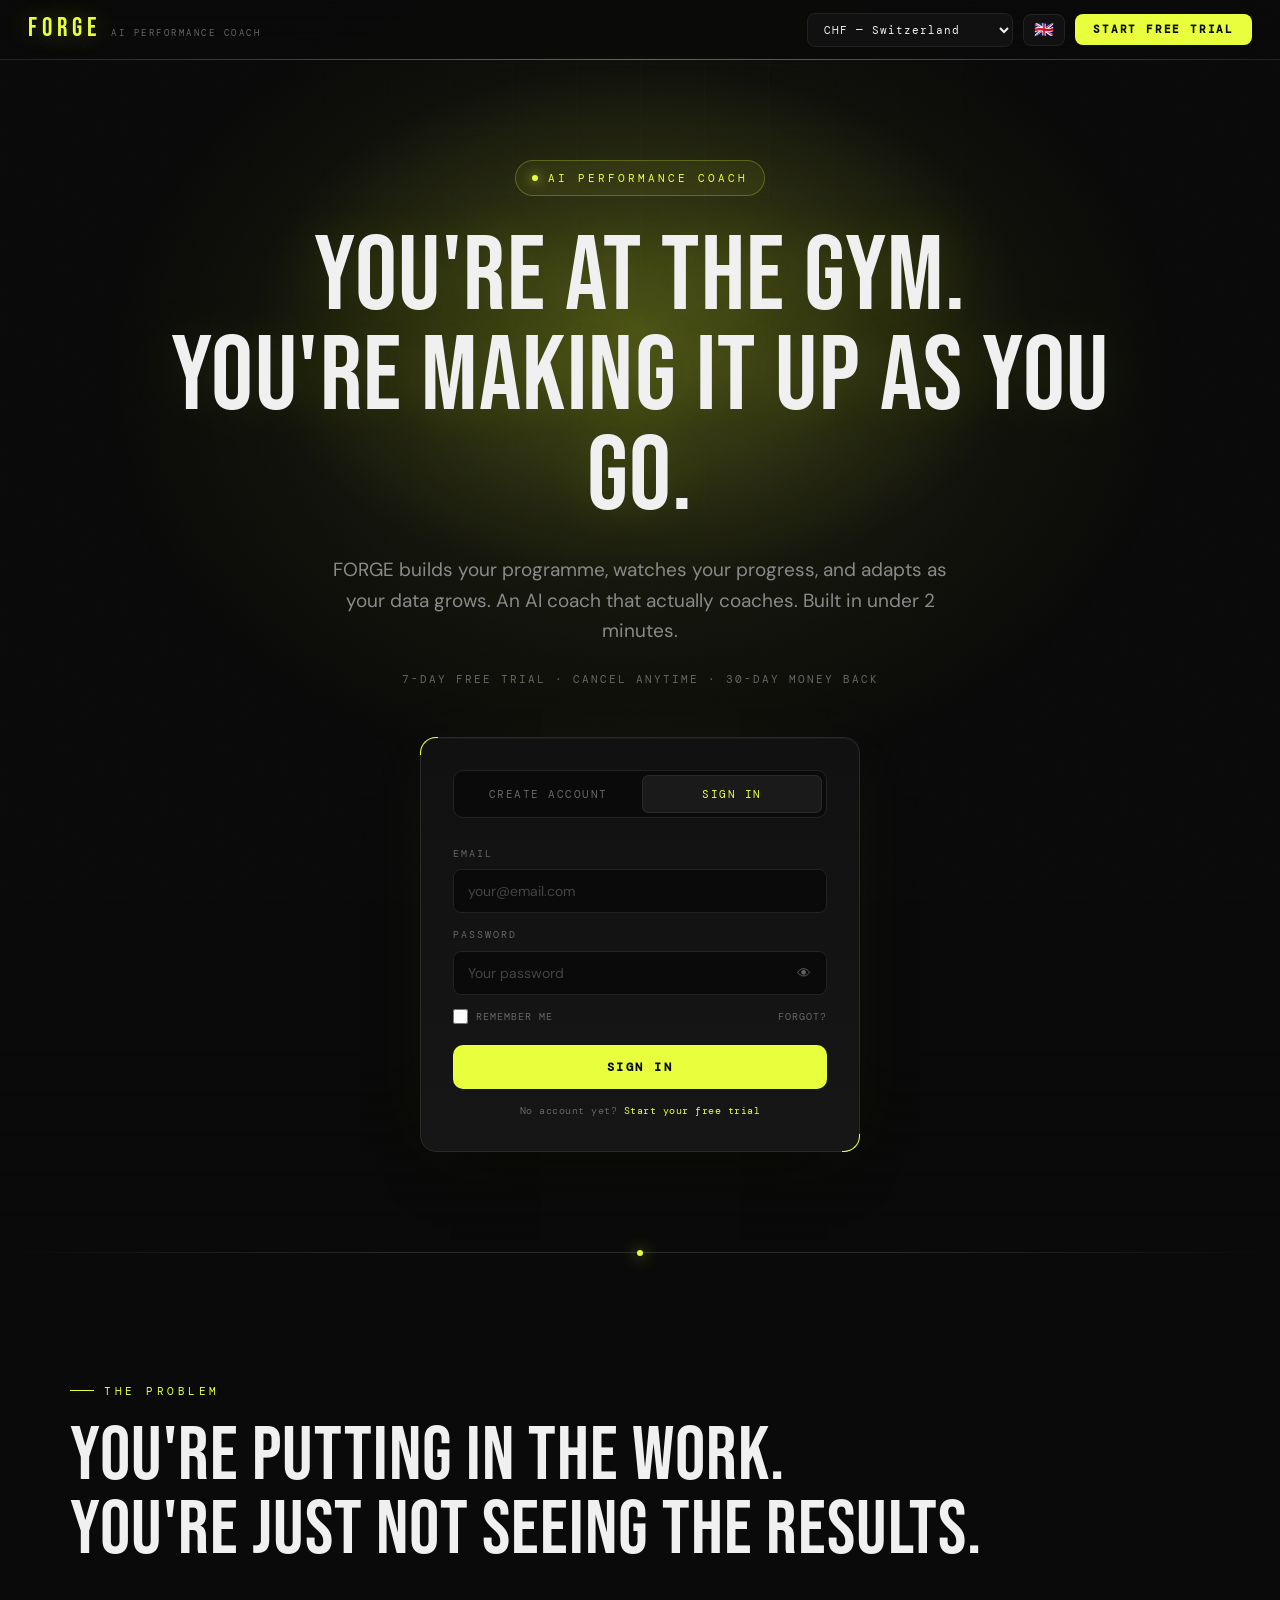
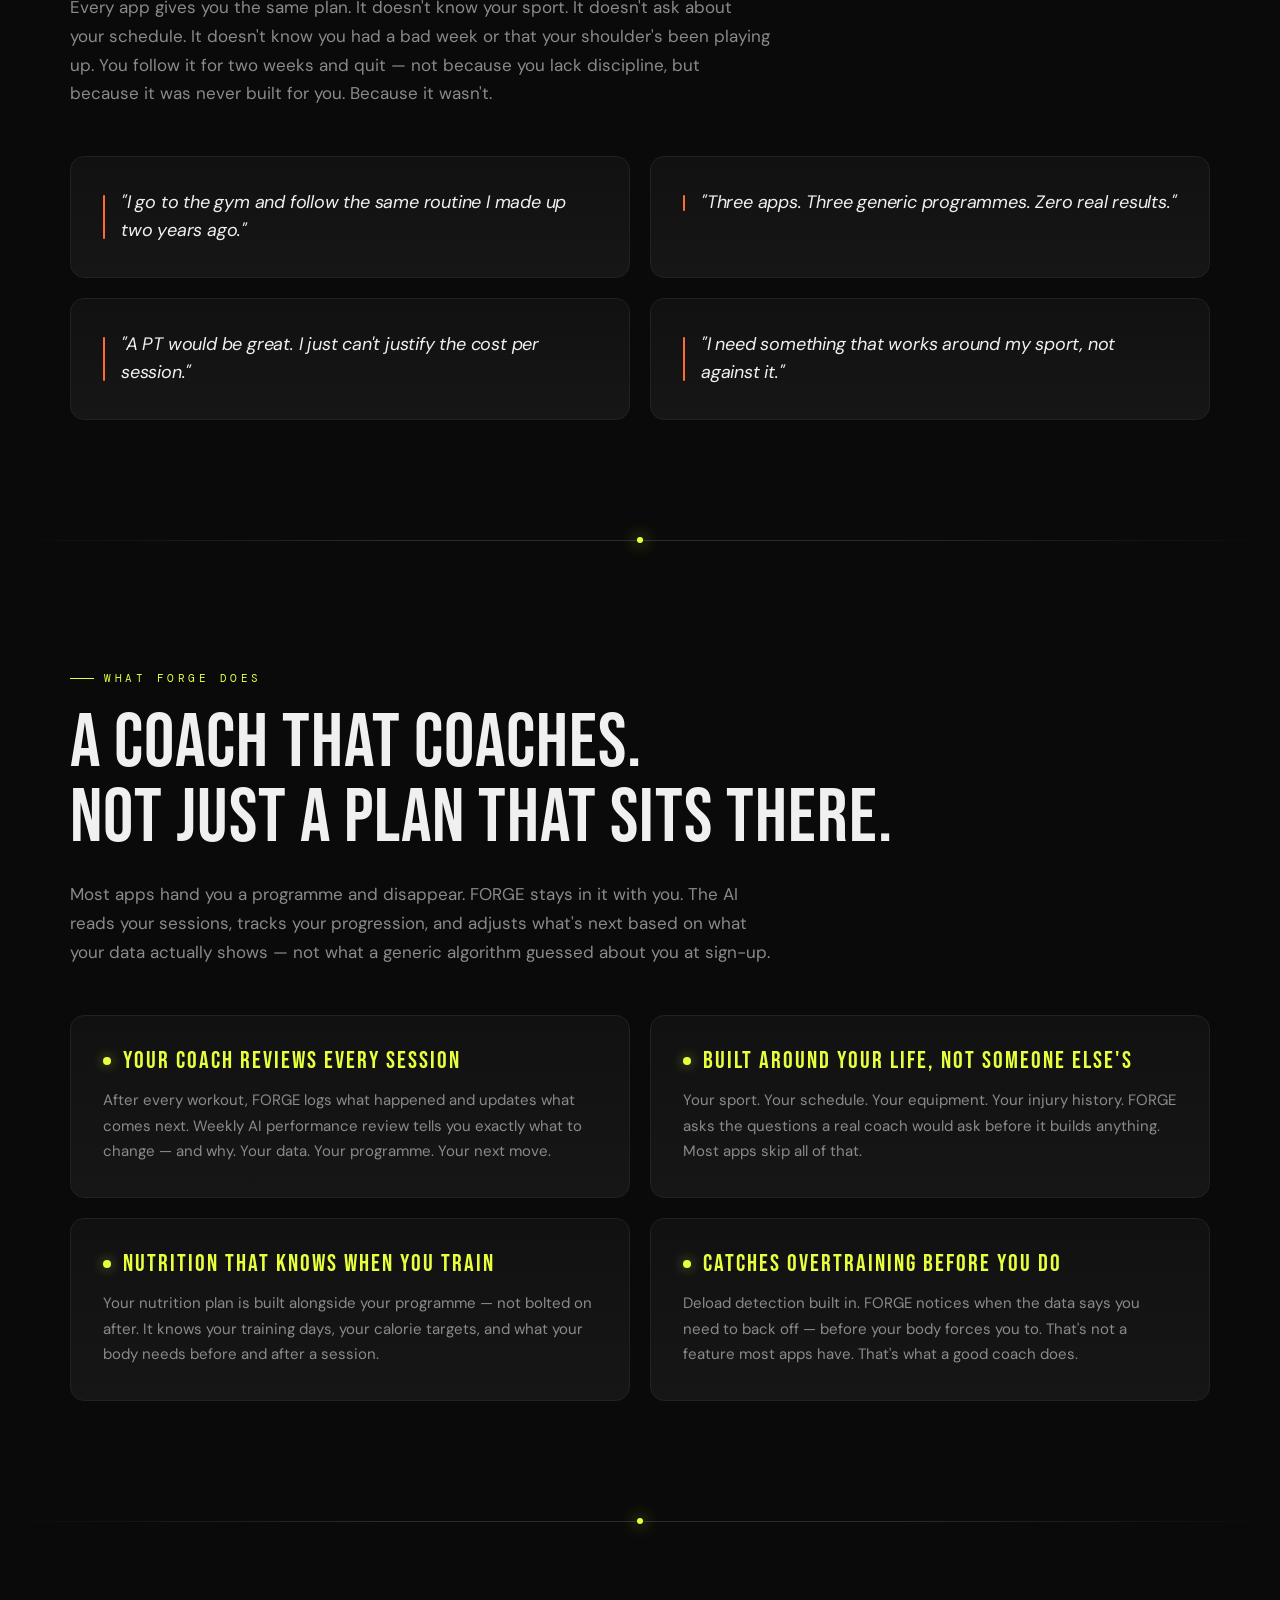
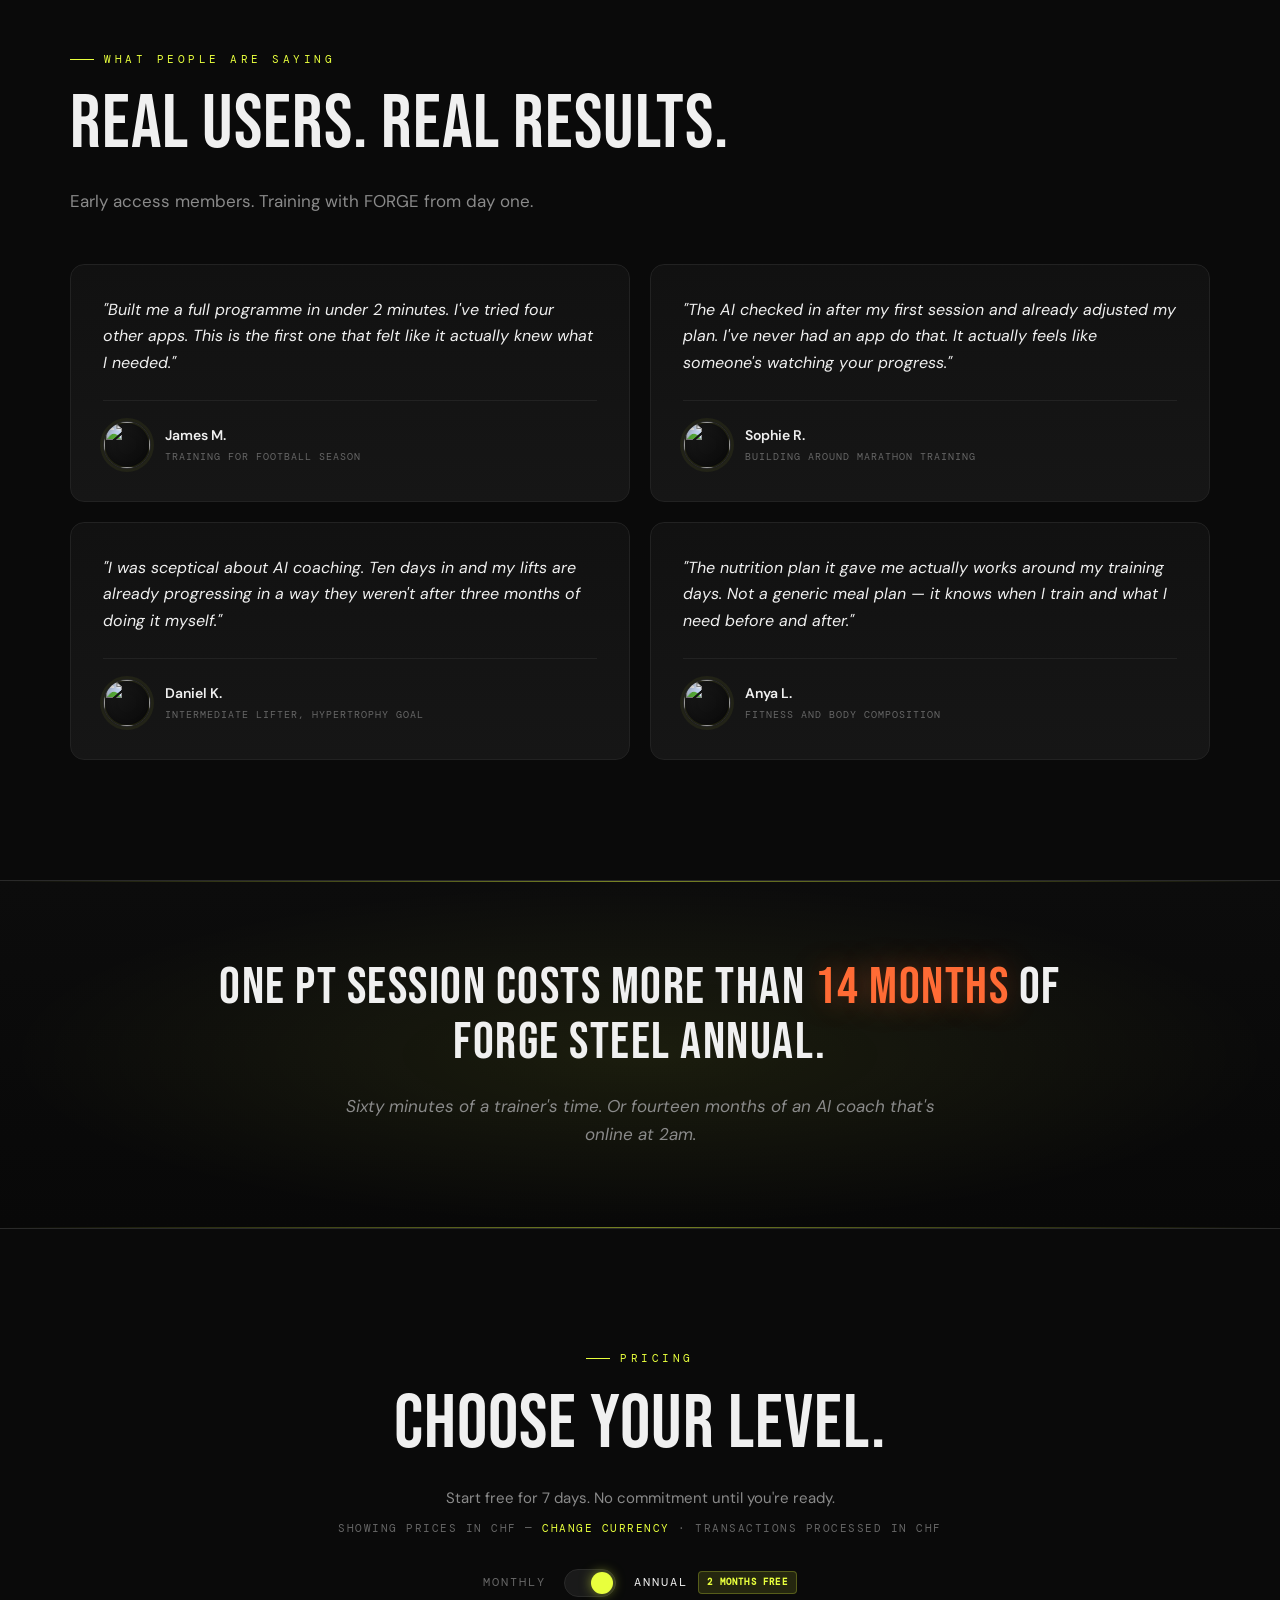
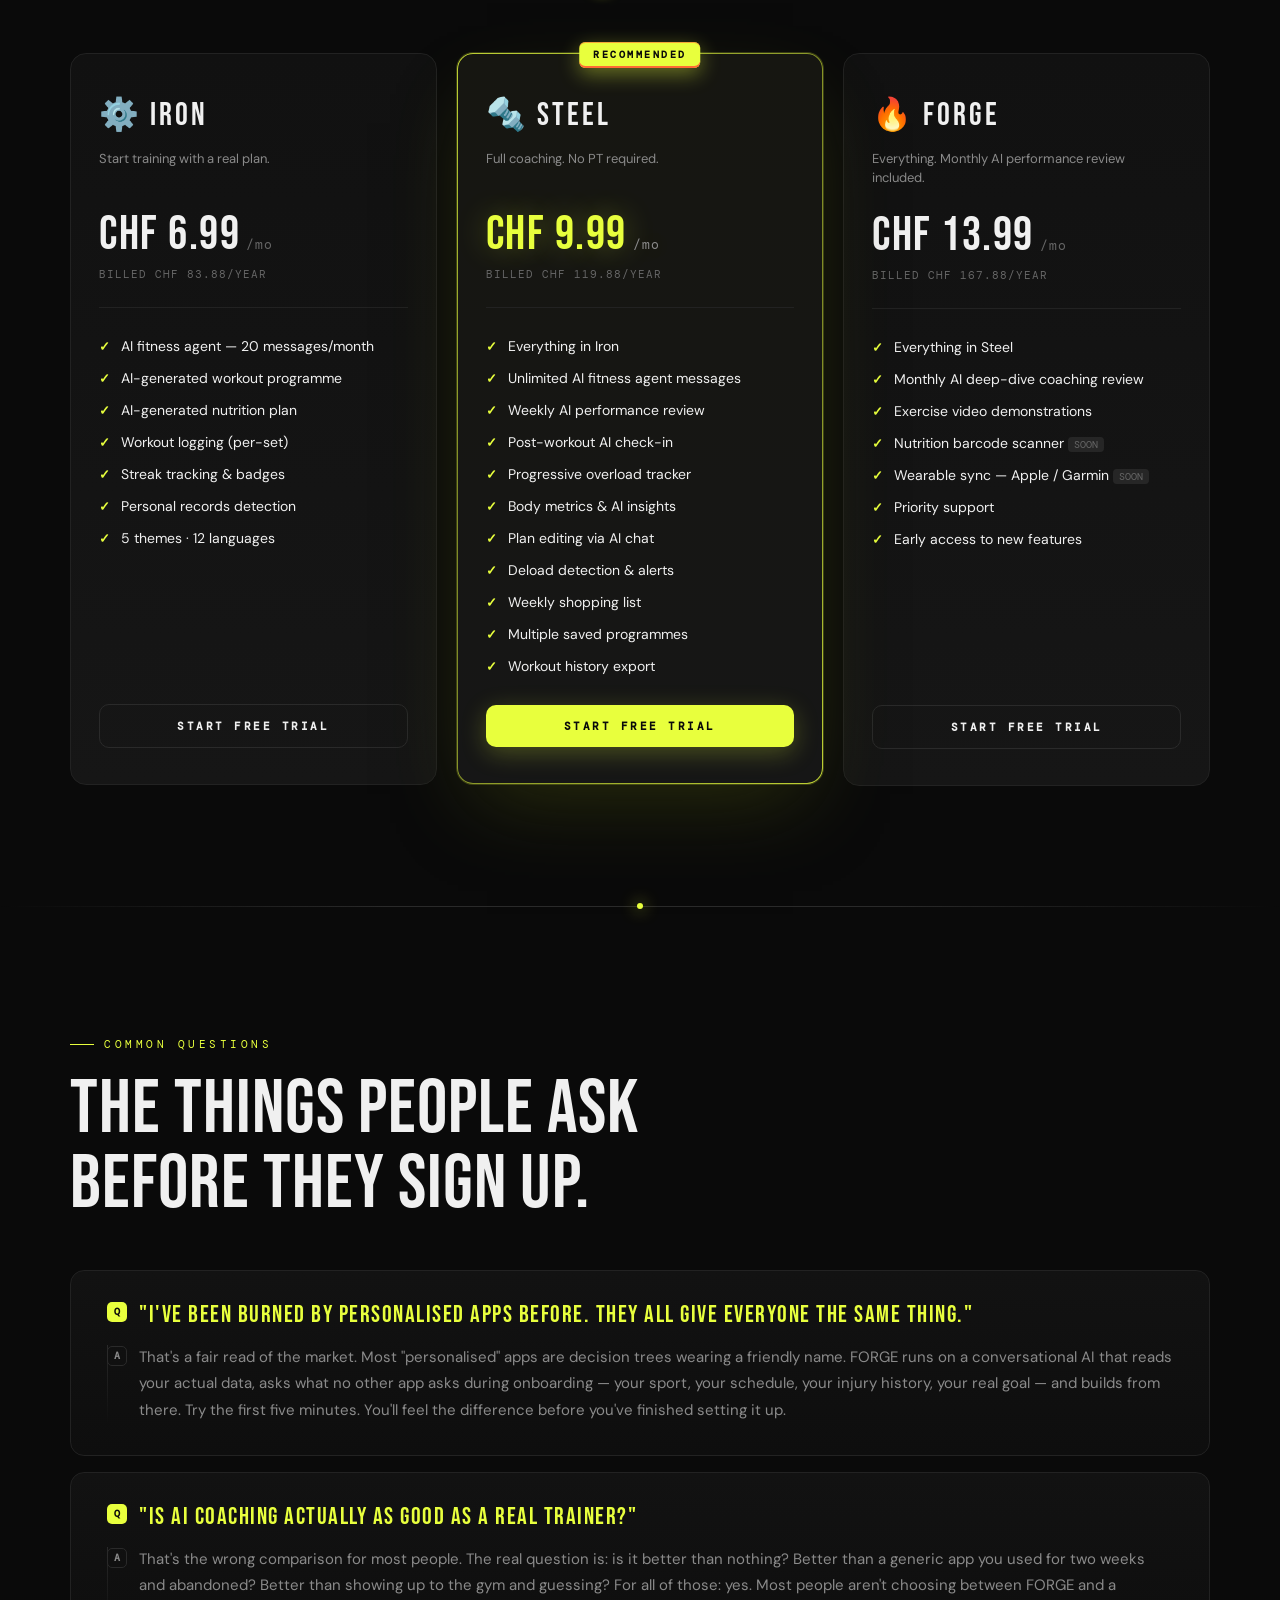
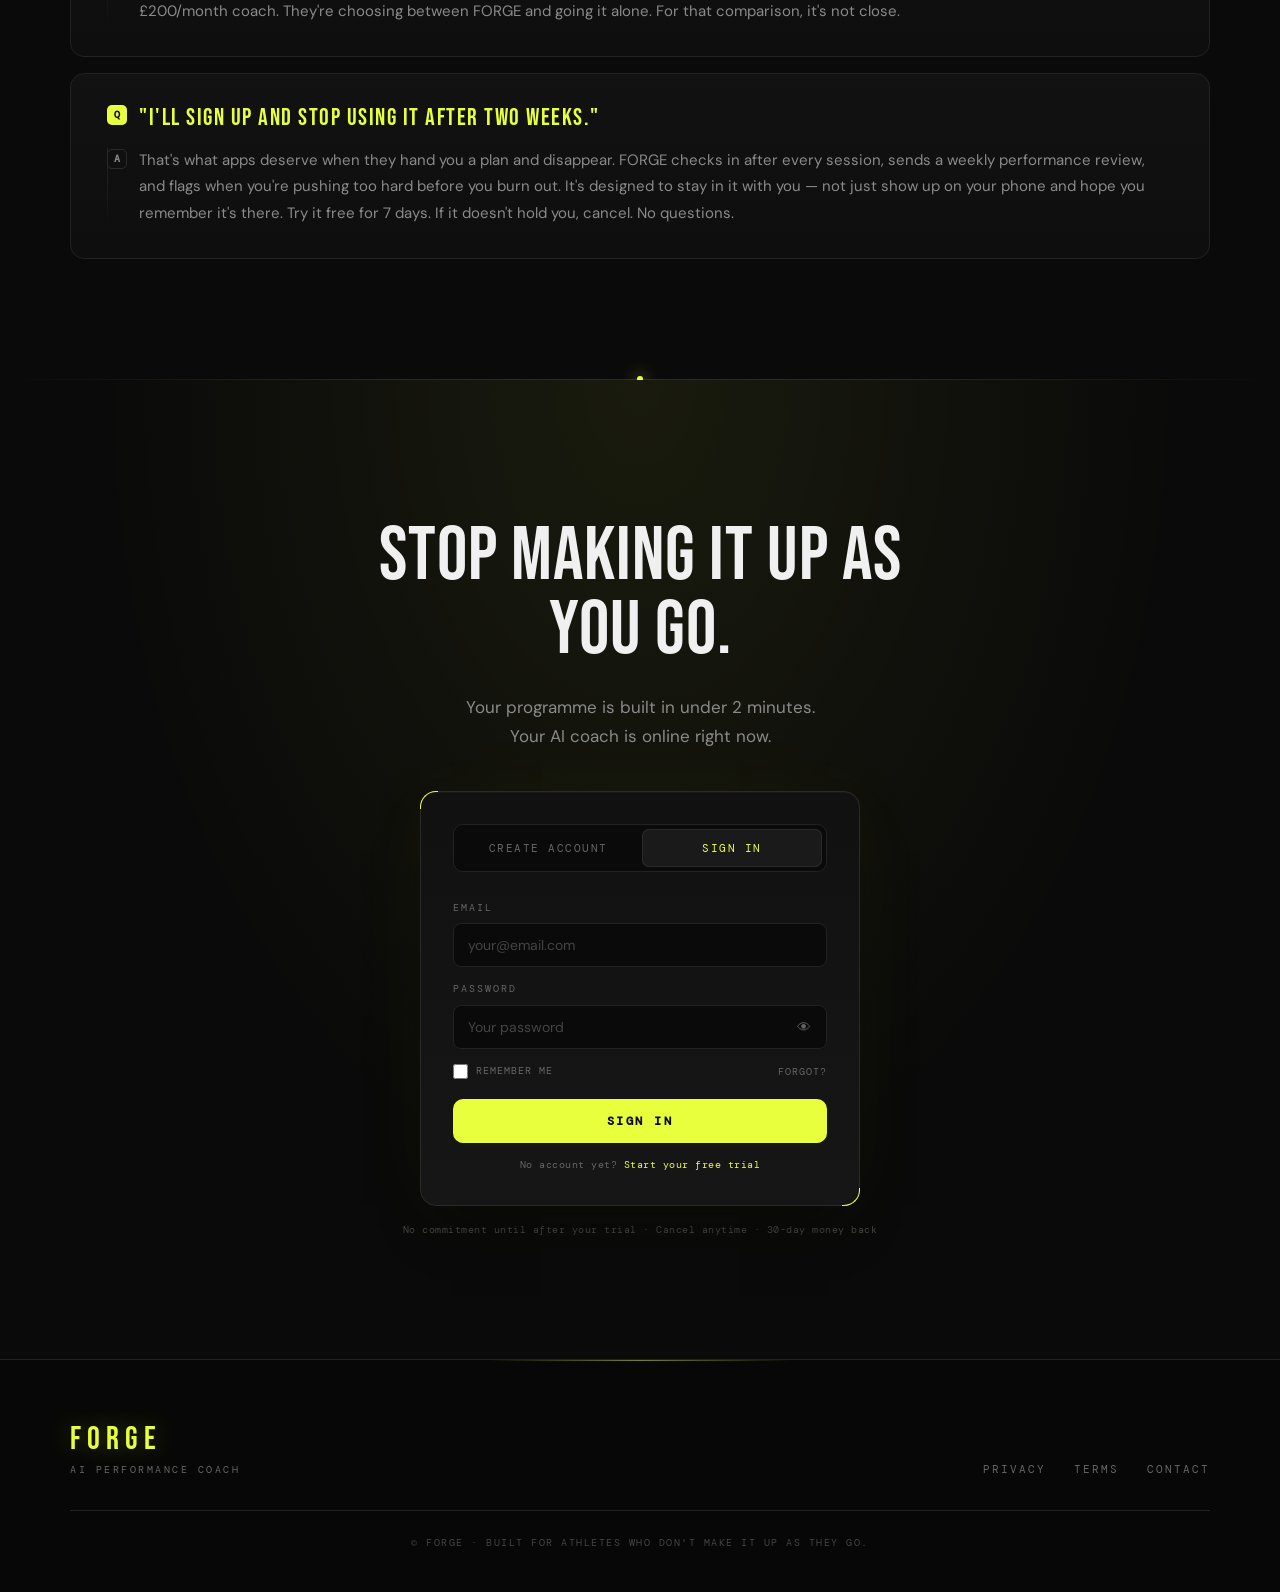
==== index.html @ aebf5274 "Add files via upload" ====
<!DOCTYPE html>
<html lang="en">
<head>
<meta charset="UTF-8">
<meta name="viewport" content="width=device-width, initial-scale=1.0">
<title>FORGE — AI Performance Coach</title>
<meta name="description" content="Personalised training, full nutrition, and a fitness AI that learns your data and coaches you like it knows you. Free 7-day trial.">
<link href="https://fonts.googleapis.com/css2?family=Bebas+Neue&family=DM+Mono:wght@300;400;500&family=DM+Sans:wght@300;400;500;600;700&display=swap" rel="stylesheet">
<style>
*,*::before,*::after{box-sizing:border-box;margin:0;padding:0}
:root{
  --bg:#0a0a0a;--surface:#111111;--surface2:#1a1a1a;--surface3:#161616;--border:#222222;--border2:#2a2a2a;
  --accent:#e8ff3d;--accent-dim:#b8cc2e;--accent2:#ff6b35;--text:#f0f0f0;--muted:#666666;--muted2:#8a8a8a;
  --red:#ff4444;--green:#39d98a;--accent-pressed:#d4eb1e;
  --shadow-glow:0 0 60px rgba(232,255,61,0.18);
  --shadow-card:0 1px 0 rgba(255,255,255,0.04) inset, 0 30px 60px -30px rgba(0,0,0,0.6);
  --grid-color:rgba(255,255,255,0.025);
}
html{scroll-behavior:smooth;-webkit-font-smoothing:antialiased;-moz-osx-font-smoothing:grayscale;overflow-x:hidden}
body{background:var(--bg);color:var(--text);font-family:'DM Sans',sans-serif;font-size:16px;line-height:1.65;overflow-x:hidden;min-height:100vh;width:100%;max-width:100vw}
img,svg,video{max-width:100%}

/* Subtle global noise + grid */
body::before{
  content:"";position:fixed;inset:0;pointer-events:none;z-index:1;
  background-image:
    linear-gradient(var(--grid-color) 1px,transparent 1px),
    linear-gradient(90deg,var(--grid-color) 1px,transparent 1px);
  background-size:64px 64px;
  mask-image:radial-gradient(ellipse at top, rgba(0,0,0,0.6), transparent 70%);
  -webkit-mask-image:radial-gradient(ellipse at top, rgba(0,0,0,0.6), transparent 70%);
}
body::after{
  content:"";position:fixed;inset:0;pointer-events:none;z-index:1;opacity:0.035;mix-blend-mode:overlay;
  background-image:url("data:image/svg+xml;utf8,<svg xmlns='http://www.w3.org/2000/svg' width='160' height='160'><filter id='n'><feTurbulence type='fractalNoise' baseFrequency='0.9' numOctaves='2' stitchTiles='stitch'/></filter><rect width='100%' height='100%' filter='url(%23n)' opacity='0.7'/></svg>");
}
nav,section,footer,.pt-bar,.section-divider{position:relative;z-index:2}

/* ── NAV ── */
.nav{position:fixed;top:0;left:0;right:0;z-index:1000;background:rgba(10,10,10,0.72);backdrop-filter:blur(18px) saturate(140%);-webkit-backdrop-filter:blur(18px) saturate(140%);border-bottom:1px solid var(--border);height:60px;display:flex;align-items:center;justify-content:space-between;padding:0 28px}
.nav::after{content:"";position:absolute;left:0;right:0;bottom:-1px;height:1px;background:linear-gradient(90deg,transparent,rgba(232,255,61,0.35),transparent)}
.nav-logo{display:flex;align-items:baseline;gap:10px}
.nav-logo-name{font-family:'Bebas Neue',sans-serif;font-size:26px;letter-spacing:5px;color:var(--accent);text-shadow:0 0 24px rgba(232,255,61,0.35)}
.nav-logo-sub{font-family:'DM Mono',monospace;font-size:9px;color:var(--muted);letter-spacing:2.5px;text-transform:uppercase}
.nav-right{display:flex;align-items:center;gap:10px}
.currency-select{background:var(--surface);border:1px solid var(--border);color:var(--text);font-family:'DM Mono',monospace;font-size:11px;letter-spacing:1px;padding:8px 12px;border-radius:8px;cursor:pointer;outline:none;transition:all .15s}
.currency-select:hover{border-color:var(--border2);background:var(--surface2)}
.currency-select:focus{border-color:var(--accent);box-shadow:0 0 0 3px rgba(232,255,61,0.1)}
.nav-cta{background:var(--accent);color:var(--bg);border:none;border-radius:8px;padding:10px 18px;font-family:'DM Mono',monospace;font-size:11px;font-weight:700;letter-spacing:1.8px;text-transform:uppercase;cursor:pointer;transition:all .2s;position:relative;overflow:hidden;white-space:nowrap;flex-shrink:0;line-height:1}
.nav-cta::after{content:"";position:absolute;inset:0;background:linear-gradient(120deg,transparent 30%,rgba(255,255,255,0.4) 50%,transparent 70%);transform:translateX(-100%);transition:transform .6s}
.nav-cta:hover{background:var(--accent-pressed);box-shadow:0 8px 30px rgba(232,255,61,0.35),0 0 0 1px rgba(232,255,61,0.4);transform:translateY(-1px)}
.nav-cta:hover::after{transform:translateX(100%)}

/* ── FOCUS-VISIBLE (a11y) ── */
:focus-visible{outline:2px solid var(--accent);outline-offset:3px;border-radius:6px}
button:focus-visible,a:focus-visible,.auth-tab:focus-visible,.lang-option:focus-visible,.toggle-pill:focus-visible{outline:2px solid var(--accent);outline-offset:3px}
.field-input:focus-visible{outline:none}

/* ── LANG DRAWER ── */
.lang-drawer{position:fixed;top:68px;right:16px;background:var(--surface);border:1px solid var(--border2);border-radius:12px;z-index:1001;min-width:200px;overflow:hidden;display:none;box-shadow:0 20px 50px rgba(0,0,0,0.5);animation:fadeDown .18s ease-out}
.lang-drawer.open{display:block}
@keyframes fadeDown{from{opacity:0;transform:translateY(-6px)}to{opacity:1;transform:translateY(0)}}
.lang-option{padding:11px 18px;font-size:13px;cursor:pointer;display:flex;align-items:center;gap:12px;transition:all .12s;border-left:2px solid transparent}
.lang-option:hover{background:var(--surface2);border-left-color:var(--accent);padding-left:20px}

/* ── SECTIONS ── */
.section{width:100%;padding:120px 24px;position:relative}
.section-inner{max-width:1140px;margin:0 auto}
.section-divider{width:100%;height:1px;background:linear-gradient(90deg,transparent,var(--border2) 30%,var(--border2) 70%,transparent);position:relative}
.section-divider::after{content:"";position:absolute;left:50%;top:50%;transform:translate(-50%,-50%);width:6px;height:6px;background:var(--accent);border-radius:50%;box-shadow:0 0 16px var(--accent)}

.section-label{font-family:'DM Mono',monospace;font-size:11px;letter-spacing:3.5px;text-transform:uppercase;color:var(--accent);margin-bottom:20px;display:inline-flex;align-items:center;gap:10px}
.section-label::before{content:"";width:24px;height:1px;background:var(--accent)}
[style*="text-align:center"].section-label{justify-content:center}

h2{font-family:'Bebas Neue',sans-serif;font-size:clamp(40px,6vw,76px);line-height:0.98;letter-spacing:1px;color:var(--text);margin-bottom:24px;font-weight:400}
.section-body{font-size:17px;color:var(--muted2);max-width:700px;line-height:1.7;margin-bottom:48px}

/* ── HERO ── */
.hero{padding:160px 24px 100px;position:relative;text-align:center;overflow:hidden}
.hero::before{
  content:"";position:absolute;top:-10%;left:50%;transform:translateX(-50%);width:1300px;height:1000px;
  background:
    radial-gradient(ellipse 600px 400px at center 45%,rgba(232,255,61,0.22),transparent 65%),
    radial-gradient(ellipse at center,rgba(232,255,61,0.10),transparent 60%);
  pointer-events:none;z-index:0;
}
.hero::after{
  content:"";position:absolute;bottom:0;left:0;right:0;height:200px;
  background:linear-gradient(to bottom,transparent,var(--bg));pointer-events:none;z-index:0;
}
.hero > *{position:relative;z-index:2}
.hero-eyebrow{display:inline-flex;align-items:center;gap:10px;font-family:'DM Mono',monospace;font-size:11px;letter-spacing:3px;text-transform:uppercase;color:var(--accent);background:rgba(232,255,61,0.06);border:1px solid rgba(232,255,61,0.25);padding:8px 16px;border-radius:100px;margin-bottom:32px}
.hero-eyebrow::before{content:"";width:6px;height:6px;background:var(--accent);border-radius:50%;box-shadow:0 0 12px var(--accent);animation:pulse 2s ease-in-out infinite}
@keyframes pulse{0%,100%{opacity:1}50%{opacity:0.4}}
.hero h1{font-family:'Bebas Neue',sans-serif;font-size:clamp(54px,8.2vw,108px);line-height:0.95;letter-spacing:1.5px;font-weight:400;max-width:980px;margin:0 auto 28px;color:var(--text);text-shadow:0 0 60px rgba(232,255,61,0.12),0 0 120px rgba(232,255,61,0.06)}
.hero-sub{font-size:19px;color:var(--muted2);max-width:640px;margin:0 auto 24px;line-height:1.6}
.hero-trust{font-family:'DM Mono',monospace;font-size:11px;letter-spacing:2px;text-transform:uppercase;color:var(--muted);margin-bottom:48px}

/* ── AUTH CARD ── */
.auth-wrap{max-width:440px;margin:0 auto;position:relative}
.auth-card{background:linear-gradient(180deg,var(--surface),var(--surface3));border:1px solid var(--border2);border-radius:16px;padding:32px;position:relative;box-shadow:var(--shadow-card),0 0 80px rgba(232,255,61,0.04);text-align:left}
.auth-card::before,.auth-card::after{content:"";position:absolute;width:18px;height:18px;border:1px solid var(--accent);pointer-events:none}
.auth-card::before{top:-1px;left:-1px;border-right:none;border-bottom:none;border-top-left-radius:16px}
.auth-card::after{bottom:-1px;right:-1px;border-left:none;border-top:none;border-bottom-right-radius:16px}
.auth-tabs{display:flex;gap:4px;margin-bottom:28px;background:var(--bg);border:1px solid var(--border);border-radius:10px;padding:4px}
.auth-tab{flex:1;padding:10px 14px;font-family:'DM Mono',monospace;font-size:11px;letter-spacing:1.5px;text-transform:uppercase;color:var(--muted);text-align:center;cursor:pointer;border-radius:7px;transition:all .15s}
.auth-tab.active{background:var(--surface2);color:var(--accent);box-shadow:inset 0 0 0 1px var(--border2)}
.auth-tab:not(.active):hover{color:var(--text)}
.field-group{margin-bottom:14px}
.field-label{font-family:'DM Mono',monospace;font-size:10px;letter-spacing:2px;text-transform:uppercase;color:var(--muted);margin-bottom:7px}
.field-input{width:100%;background:var(--bg);border:1px solid var(--border);color:var(--text);padding:12px 14px;border-radius:8px;font-family:'DM Sans',sans-serif;font-size:14px;outline:none;transition:all .15s}
.field-input::placeholder{color:#444}
.field-input:hover{border-color:var(--border2)}
.field-input:focus{border-color:var(--accent);box-shadow:0 0 0 3px rgba(232,255,61,0.1);background:var(--surface)}
.pw-toggle{position:absolute;right:8px;top:50%;transform:translateY(-50%);background:transparent;border:none;color:var(--muted);cursor:pointer;font-size:14px;padding:6px 8px;border-radius:6px;transition:background .15s}
.pw-toggle:hover{background:var(--surface2)}
.auth-error{color:var(--red);font-size:12px;margin:8px 0;display:none;font-family:'DM Mono',monospace;letter-spacing:0.5px}
.auth-btn{width:100%;background:var(--accent);color:var(--bg);border:none;border-radius:10px;padding:14px;font-family:'DM Mono',monospace;font-size:12px;font-weight:700;letter-spacing:2.5px;text-transform:uppercase;cursor:pointer;margin-top:8px;transition:all .2s;position:relative;overflow:hidden}
.auth-btn:hover:not(:disabled){background:var(--accent-pressed);box-shadow:0 10px 30px rgba(232,255,61,0.3),0 0 0 1px rgba(232,255,61,0.5);transform:translateY(-1px)}
.auth-btn:disabled{opacity:0.6;cursor:not-allowed}
.auth-note{font-family:'DM Mono',monospace;font-size:10px;color:var(--muted);text-align:center;margin-top:14px;letter-spacing:0.5px;line-height:1.6}
.auth-note a{color:var(--accent);cursor:pointer;text-decoration:none}
.auth-note a:hover{text-decoration:underline}

/* ── GRIDS / CARDS ── */
.grid-2{display:grid;grid-template-columns:repeat(2,1fr);gap:20px;margin-top:48px}
.card{background:linear-gradient(180deg,var(--surface),var(--surface3));border:1px solid var(--border);border-radius:14px;padding:32px;position:relative;transition:all .25s ease;overflow:hidden}
.card::before{content:"";position:absolute;inset:0;border-radius:14px;padding:1px;background:linear-gradient(135deg,rgba(232,255,61,0.0),rgba(232,255,61,0.0));-webkit-mask:linear-gradient(#000 0 0) content-box,linear-gradient(#000 0 0);-webkit-mask-composite:xor;mask-composite:exclude;pointer-events:none;transition:background .3s}
.card:hover{transform:translateY(-3px);border-color:var(--border2);box-shadow:0 20px 50px -20px rgba(0,0,0,0.6)}
.card:hover::before{background:linear-gradient(135deg,rgba(232,255,61,0.4),rgba(232,255,61,0))}

/* Pain card variant — italic raw quotes */
.card-a{font-family:'DM Sans',sans-serif;font-size:18px;font-style:italic;color:var(--text);line-height:1.55;font-weight:400;letter-spacing:-0.2px;position:relative;padding-left:18px}
.card-a::before{content:"";position:absolute;left:0;top:6px;bottom:6px;width:2px;background:var(--accent2);border-radius:2px}

/* Feature card */
.card-title{font-family:'Bebas Neue',sans-serif;font-size:24px;letter-spacing:2px;color:var(--accent);margin-bottom:14px;line-height:1.1;display:flex;align-items:center;gap:12px}
.card-title::before{content:"";display:inline-block;width:8px;height:8px;background:var(--accent);border-radius:50%;box-shadow:0 0 12px rgba(232,255,61,0.5)}
.card-body{font-size:15px;color:var(--muted2);line-height:1.7}

/* Testimonials */
.testimonial-quote{font-size:16px;color:var(--text);line-height:1.65;margin-bottom:24px;font-style:italic}
.testimonial-attr{display:flex;align-items:center;gap:14px;padding-top:20px;border-top:1px solid var(--border)}
.avatar{width:48px;height:48px;border-radius:50%;background:linear-gradient(135deg,var(--surface2),var(--bg));border:1px solid var(--border2);display:flex;align-items:center;justify-content:center;font-family:'DM Mono',monospace;font-size:12px;font-weight:600;letter-spacing:1px;color:var(--accent);flex-shrink:0;box-shadow:inset 0 0 0 1px rgba(232,255,61,0.12),0 0 0 3px rgba(232,255,61,0.06);overflow:hidden;position:relative}
.avatar img{width:100%;height:100%;object-fit:cover;display:block;filter:saturate(0.95) contrast(1.05)}
.avatar::after{content:"";position:absolute;inset:0;border-radius:50%;box-shadow:inset 0 0 12px rgba(0,0,0,0.4);pointer-events:none}
.attr-name{font-family:'DM Sans',sans-serif;font-size:14px;font-weight:600;color:var(--text);margin-bottom:2px}
.attr-ctx{font-family:'DM Mono',monospace;font-size:10px;color:var(--muted);letter-spacing:1px;text-transform:uppercase}

/* ── PT ANCHOR BAR ── */
.pt-bar{
  width:100%;padding:80px 24px;text-align:center;
  background:
    radial-gradient(ellipse at center,rgba(232,255,61,0.08),transparent 70%),
    linear-gradient(180deg,#0c0c0c,#080808);
  border-top:1px solid var(--border2);border-bottom:1px solid var(--border2);
  position:relative;overflow:hidden;
}
.pt-bar::before,.pt-bar::after{content:"";position:absolute;left:0;right:0;height:1px;background:linear-gradient(90deg,transparent,var(--accent),transparent);opacity:0.5}
.pt-bar::before{top:0}.pt-bar::after{bottom:0}
.pt-bar-line1{font-family:'Bebas Neue',sans-serif;font-size:clamp(30px,4.5vw,52px);line-height:1.05;letter-spacing:1.5px;color:var(--text);max-width:900px;margin:0 auto 22px}
.pt-bar-line1 .pt-highlight{color:var(--accent2);text-shadow:0 0 30px rgba(255,107,53,0.35)}
.pt-bar-line2{font-family:'DM Sans',sans-serif;font-style:italic;font-size:17px;letter-spacing:0;color:var(--muted2);text-transform:none;max-width:640px;margin:0 auto;line-height:1.65}

/* ── PRICING ── */
#pricing{padding:120px 24px}
.pricing-meta{text-align:center;margin-bottom:32px}
.pricing-sub{color:var(--muted2);font-size:15px;margin-bottom:8px}
.pricing-currency-note{font-family:'DM Mono',monospace;font-size:11px;color:var(--muted);letter-spacing:1.5px;text-transform:uppercase}
.pricing-currency-note a{color:var(--accent);cursor:pointer;text-decoration:none}
.pricing-currency-note a:hover{text-decoration:underline}

.billing-toggle{display:flex;align-items:center;justify-content:center;gap:18px;margin-bottom:56px;flex-wrap:wrap}
.toggle-label{font-family:'DM Mono',monospace;font-size:12px;letter-spacing:2px;text-transform:uppercase;color:var(--muted);transition:color .15s;display:inline-flex;align-items:center;gap:10px}
.toggle-label.active{color:var(--text)}
.toggle-pill{width:52px;height:28px;background:var(--surface2);border:1px solid var(--border2);border-radius:100px;position:relative;cursor:pointer;transition:background .2s}
.toggle-knob{position:absolute;top:2px;right:2px;width:22px;height:22px;background:var(--accent);border-radius:50%;transition:right .2s ease,transform .2s ease;box-shadow:0 0 12px rgba(232,255,61,0.5)}
.toggle-pill.monthly .toggle-knob{right:calc(100% - 24px)}
.save-badge{background:rgba(232,255,61,0.12);color:var(--accent);font-family:'DM Mono',monospace;font-size:9px;font-weight:600;letter-spacing:1.2px;padding:3px 8px;border-radius:4px;border:1px solid rgba(232,255,61,0.25)}

.tier-cards{display:grid;grid-template-columns:repeat(3,1fr);gap:20px;align-items:start}
.tier-card{background:linear-gradient(180deg,var(--surface),var(--surface3));border:1px solid var(--border);border-radius:16px;padding:36px 28px;position:relative;transition:all .25s ease;display:flex;flex-direction:column}
.tier-card:hover{transform:translateY(-4px);border-color:var(--border2);box-shadow:0 30px 60px -25px rgba(0,0,0,0.7)}
.tier-card.recommended{
  border:1px solid rgba(232,255,61,0.5);
  background:linear-gradient(180deg,#161611,var(--surface3));
  box-shadow:0 0 0 1px rgba(232,255,61,0.2),0 30px 80px -20px rgba(232,255,61,0.18),0 40px 80px -30px rgba(0,0,0,0.8);
  transform:translateY(-12px) scale(1.02);
  z-index:2;
}
.tier-card.recommended::before{
  content:"";position:absolute;inset:-1px;border-radius:16px;padding:1px;
  background:linear-gradient(135deg,var(--accent),transparent 40%,transparent 60%,var(--accent));
  -webkit-mask:linear-gradient(#000 0 0) content-box,linear-gradient(#000 0 0);
  -webkit-mask-composite:xor;mask-composite:exclude;pointer-events:none;opacity:0.6;
}
.tier-card.recommended:hover{transform:translateY(-16px) scale(1.02)}
.tier-badge{position:absolute;top:-12px;left:50%;transform:translateX(-50%);background:var(--accent);color:var(--bg);font-family:'DM Mono',monospace;font-size:10px;font-weight:700;letter-spacing:2.5px;padding:5px 14px;border-radius:6px;box-shadow:0 6px 20px rgba(232,255,61,0.4),0 1px 0 rgba(255,107,53,0.6) inset,0 -2px 0 var(--accent2) inset}
.tier-name{font-family:'Bebas Neue',sans-serif;font-size:32px;letter-spacing:3px;color:var(--text);margin-bottom:6px}
.tier-tagline{font-size:13px;color:var(--muted2);margin-bottom:24px;line-height:1.5;min-height:38px}
.tier-price-main{font-family:'Bebas Neue',sans-serif;font-size:48px;letter-spacing:1.5px;color:var(--text);line-height:1;margin-bottom:6px}
.tier-card.recommended .tier-price-main{color:var(--accent);text-shadow:0 0 30px rgba(232,255,61,0.3)}
.tier-price-period{font-family:'DM Mono',monospace;font-size:13px;color:var(--muted);letter-spacing:1px;margin-left:6px;font-weight:400}
.tier-card.recommended .tier-price-period{color:var(--muted2)}
.tier-price-note{font-family:'DM Mono',monospace;font-size:11px;color:var(--muted);letter-spacing:1px;text-transform:uppercase;margin-bottom:28px;padding-bottom:24px;border-bottom:1px solid var(--border)}
.tier-features{display:flex;flex-direction:column;gap:11px;margin-bottom:28px;flex:1}
.tier-card:not(.recommended) .tier-features{min-height:340px}
.tier-feature{display:flex;align-items:flex-start;gap:11px;font-size:14px;color:var(--text);line-height:1.5}
.tier-check{color:var(--accent);font-weight:700;flex-shrink:0;margin-top:1px;font-size:13px}
.tier-btn{width:100%;border:none;border-radius:10px;padding:14px;font-family:'DM Mono',monospace;font-size:11px;font-weight:700;letter-spacing:2.5px;text-transform:uppercase;cursor:pointer;transition:all .2s;margin-top:auto}
.tier-btn.primary{background:var(--accent);color:var(--bg);box-shadow:0 6px 24px rgba(232,255,61,0.25)}
.tier-btn.primary:hover{background:var(--accent-pressed);transform:translateY(-2px);box-shadow:0 12px 36px rgba(232,255,61,0.4)}
.tier-btn.secondary{background:transparent;color:var(--text);border:1px solid var(--border2)}
.tier-btn.secondary:hover{border-color:var(--accent);color:var(--accent);background:rgba(232,255,61,0.04)}

/* ── OBJECTIONS ── */
.objection-cards{display:flex;flex-direction:column;gap:16px;margin-top:48px}
.objection-cards .card{padding:30px 36px 32px;background:linear-gradient(180deg,#121212,#0e0e0e);border-color:var(--border);position:relative}
.objection-cards .card::after{content:"";position:absolute;left:36px;top:74px;bottom:30px;width:1px;background:linear-gradient(to bottom,var(--border2),transparent);pointer-events:none}
.obj-q{font-family:'Bebas Neue',sans-serif;font-size:24px;letter-spacing:1.5px;color:var(--accent);margin-bottom:14px;line-height:1.2;position:relative;padding-left:32px}
.obj-q::before{content:"Q";position:absolute;left:0;top:1px;font-family:'DM Mono',monospace;font-size:10px;font-weight:700;color:var(--bg);background:var(--accent);width:20px;height:20px;border-radius:5px;display:inline-flex;align-items:center;justify-content:center;letter-spacing:0;line-height:1}
.obj-a{font-size:15px;color:var(--muted2);line-height:1.75;position:relative;padding-left:32px}
.obj-a::before{content:"A";position:absolute;left:0;top:2px;font-family:'DM Mono',monospace;font-size:10px;font-weight:700;color:var(--muted2);background:transparent;border:1px solid var(--border2);width:20px;height:20px;border-radius:5px;display:inline-flex;align-items:center;justify-content:center;letter-spacing:0;line-height:1}

/* ── FINAL CTA ── */
.final-cta{
  background:
    radial-gradient(ellipse at center top,rgba(232,255,61,0.07),transparent 60%),
    var(--bg);
  padding:140px 24px 120px;position:relative;
}
.final-cta h2{text-align:center}
.final-cta-body{font-size:17px;color:var(--muted2);margin:24px auto 40px;line-height:1.7}

/* ── FOOTER ── */
.footer{padding:64px 28px 40px;border-top:1px solid var(--border);background:#070707;position:relative}
.footer::before{content:"";position:absolute;top:0;left:50%;transform:translateX(-50%);width:300px;height:1px;background:linear-gradient(90deg,transparent,var(--accent),transparent);opacity:0.5}
.footer-inner{max-width:1140px;margin:0 auto;display:flex;justify-content:space-between;align-items:flex-end;gap:32px;flex-wrap:wrap}
.footer-brand{display:flex;flex-direction:column;gap:6px}
.footer-wordmark{font-family:'Bebas Neue',sans-serif;font-size:32px;letter-spacing:6px;color:var(--accent);text-shadow:0 0 24px rgba(232,255,61,0.3);line-height:1}
.footer-tag{font-family:'DM Mono',monospace;font-size:10px;letter-spacing:2.5px;text-transform:uppercase;color:var(--muted)}
.footer-right{display:flex;gap:28px;align-items:center;font-family:'DM Mono',monospace;font-size:11px;letter-spacing:2px;text-transform:uppercase}
.footer-link{color:var(--muted);text-decoration:none;transition:color .15s;position:relative}
.footer-link:hover{color:var(--accent)}
.footer-bottom{max-width:1140px;margin:32px auto 0;padding-top:24px;border-top:1px solid var(--border);font-family:'DM Mono',monospace;font-size:10px;letter-spacing:1.5px;text-transform:uppercase;color:#444;text-align:center}

/* ── REVEAL ANIMATION ── */
.reveal{opacity:0;transform:translateY(24px);transition:opacity .7s ease,transform .7s ease}
.reveal.in{opacity:1;transform:translateY(0)}
.reveal-stagger > *{opacity:0;transform:translateY(18px);transition:opacity .6s ease,transform .6s ease}
.reveal-stagger.in > *{opacity:1;transform:translateY(0)}
.reveal-stagger.in > *:nth-child(1){transition-delay:.05s}
.reveal-stagger.in > *:nth-child(2){transition-delay:.15s}
.reveal-stagger.in > *:nth-child(3){transition-delay:.25s}
.reveal-stagger.in > *:nth-child(4){transition-delay:.35s}

/* ── RESPONSIVE ── */
@media (max-width: 900px){
  .tier-cards{grid-template-columns:1fr;gap:24px}
  .tier-card.recommended{transform:none;order:-1}
  .tier-card.recommended:hover{transform:translateY(-4px)}
}
@media (max-width: 720px){
  .nav{padding:0 12px;height:56px;gap:8px}
  .nav-logo-sub{display:none}
  .nav-logo-name{font-size:20px;letter-spacing:3px}
  .nav-right{gap:6px}
  .currency-select{padding:6px 6px;font-size:10px;max-width:96px;text-overflow:ellipsis}
  #langBtn{padding:6px 8px !important;font-size:14px !important}
  .nav-cta{padding:8px 11px;font-size:9.5px;letter-spacing:1.2px;white-space:nowrap}
  .section{padding:72px 16px}
  .hero{padding:110px 16px 70px}
  .hero h1{font-size:clamp(36px,10vw,56px);letter-spacing:0.5px;word-wrap:break-word;overflow-wrap:break-word;hyphens:auto}
  .hero-sub{font-size:15px;padding:0 4px}
  .hero-eyebrow{font-size:10px;letter-spacing:2px;padding:7px 12px}
  .hero-trust{font-size:10px;letter-spacing:1.5px}
  h2{font-size:clamp(34px,8.5vw,48px);letter-spacing:0.5px;word-wrap:break-word;overflow-wrap:break-word}
  .grid-2{grid-template-columns:1fr;gap:14px;margin-top:32px}
  .card{padding:24px 20px}
  .pt-bar{padding:56px 16px}
  .pt-bar-line1{font-size:clamp(26px,6.5vw,38px);letter-spacing:0.5px}
  .pt-bar-line2{font-size:15px}
  .auth-wrap{max-width:100%;padding:0 4px}
  .auth-card{padding:22px 18px;border-radius:14px}
  .field-input{font-size:16px}
  .objection-cards .card{padding:24px 22px}
  .objection-cards .card::after{left:22px;top:64px;bottom:24px}
  .obj-q{font-size:20px;padding-left:28px}
  .obj-a{padding-left:28px;font-size:14px}
  .tier-card{padding:30px 22px}
  .tier-name{font-size:28px}
  .tier-price-main{font-size:42px}
  .tier-card:not(.recommended) .tier-features{min-height:0}
  .footer{padding:48px 18px 32px}
  .footer-inner{flex-direction:column;align-items:center;text-align:center;gap:24px}
  .footer-right{gap:18px;flex-wrap:wrap;justify-content:center}
  .footer-wordmark{font-size:28px;letter-spacing:5px}
  .section-divider::after{width:5px;height:5px}
}
@media (max-width: 380px){
  .nav-logo-name{font-size:18px;letter-spacing:2.5px}
  .currency-select{font-size:9px;padding:5px;max-width:96px}
  .nav-cta{padding:7px 8px}
  .hero h1{font-size:clamp(32px,10vw,48px)}
}
</style>
</head>
<body>

<!-- NAV -->
<nav class="nav">
  <div class="nav-logo">
    <span class="nav-logo-name">FORGE</span>
    <span class="nav-logo-sub">AI Performance Coach</span>
  </div>
  <div class="nav-right">
    <select class="currency-select" id="currencySelect" onchange="setCurrency(this.value)">
      <option value="CHF">CHF — Switzerland</option>
      <option value="GBP">GBP — United Kingdom</option>
      <option value="EUR">EUR — Europe</option>
      <option value="USD">USD — United States</option>
    </select>
    <!-- Language selector -->
    <button id="langBtn" onclick="toggleLangDrawer()" style="background:var(--surface);border:1px solid var(--border);border-radius:8px;padding:7px 10px;cursor:pointer;font-size:16px;color:var(--text);line-height:1;transition:all .15s">🇬🇧</button>
    <button class="nav-cta" onclick="scrollToAuth()" data-i18n="nav_trial_btn">Start free trial</button>
  </div>
</nav>

<!-- LANG DRAWER -->
<div id="langDrawer" class="lang-drawer">
  <div class="lang-option" onclick="selectLang('en')">🇬🇧 English</div>
  <div class="lang-option" onclick="selectLang('es')">🇪🇸 Español</div>
  <div class="lang-option" onclick="selectLang('fr')">🇫🇷 Français</div>
  <div class="lang-option" onclick="selectLang('de')">🇩🇪 Deutsch</div>
  <div class="lang-option" onclick="selectLang('it')">🇮🇹 Italiano</div>
  <div class="lang-option" onclick="selectLang('pt')">🇧🇷 Português</div>
  <div class="lang-option" onclick="selectLang('nl')">🇳🇱 Nederlands</div>
  <div class="lang-option" onclick="selectLang('uk')">🇺🇦 Українська</div>
  <div class="lang-option" onclick="selectLang('fi')">🇫🇮 Suomi</div>
  <div class="lang-option" onclick="selectLang('ar')">🇸🇦 العربية</div>
  <div class="lang-option" onclick="selectLang('zh')">🇨🇳 中文</div>
  <div class="lang-option" onclick="selectLang('ja')">🇯🇵 日本語</div>
</div>

<!-- HERO -->
<section class="hero" id="hero">
  <div class="hero-eyebrow reveal" data-i18n="hero_eyebrow">AI Performance Coach</div>
  <h1 class="reveal" data-i18n="hero_h1">You're at the gym.<br>You're making it up as you go.</h1>
  <p class="hero-sub reveal" data-i18n="hero_sub">FORGE builds your programme, watches your progress, and adapts as your data grows. An AI coach that actually coaches. Built in under 2 minutes.</p>
  <div class="hero-trust reveal" data-i18n="hero_trust">7-day free trial · Cancel anytime · 30-day money back</div>

  <div class="auth-wrap reveal" id="hero-auth">
    <div class="auth-card">
      <div class="auth-tabs">
        <div class="auth-tab" id="tab-signup-hero" data-i18n="auth_tab_signup" onclick="switchTab('hero','signup')">Create account</div>
        <div class="auth-tab active" id="tab-signin-hero" data-i18n="auth_tab_signin" onclick="switchTab('hero','signin')">Sign in</div>
      </div>
      <!-- SIGNUP -->
      <div id="form-signup-hero" style="display:none">
        <div class="field-group"><div class="field-label">Full Name</div><input class="field-input" type="text" id="hero-name" placeholder="Your name"></div>
        <div class="field-group"><div class="field-label">Email</div><input class="field-input" type="email" id="hero-email" placeholder="your@email.com"></div>
        <div class="field-group"><div class="field-label">Password</div><div style="position:relative"><input class="field-input" type="password" id="hero-password" placeholder="Min. 6 characters" style="padding-right:44px"><button class="pw-toggle" onclick="togglePw('hero-password',this)" type="button">👁</button></div></div>
        <div class="field-group" style="margin-top:4px"><input class="field-input" type="text" id="hero-code" placeholder="Have a code? Enter it here" style="font-family:'DM Mono',monospace;font-size:11px;letter-spacing:1px;text-transform:uppercase" oninput="this.value=this.value.toUpperCase()"></div>
        <div class="auth-error" id="hero-signup-error"></div>
        <div style="font-family:'DM Mono',monospace;font-size:10px;color:var(--muted);text-align:center;margin-bottom:10px;letter-spacing:0.5px;">Full access. Nothing locked. No commitment until your trial ends.</div><button class="auth-btn" onclick="doSignup('hero')" style="margin-top:0">Start your free trial</button>
        <div class="auth-note">7 days free. Card required, charged only after your trial ends.</div>
      </div>
      <!-- SIGNIN -->
      <div id="form-signin-hero">
        <div class="field-group"><div class="field-label">Email</div><input class="field-input" type="email" id="hero-signin-email" placeholder="your@email.com"></div>
        <div class="field-group"><div class="field-label">Password</div><div style="position:relative"><input class="field-input" type="password" id="hero-signin-password" placeholder="Your password" style="padding-right:44px"><button class="pw-toggle" onclick="togglePw('hero-signin-password',this)" type="button">👁</button></div></div>
        <div style="display:flex;align-items:center;justify-content:space-between;margin-bottom:12px;">
          <div style="display:flex;align-items:center;gap:8px;">
            <input type="checkbox" id="hero-remember-me" style="width:15px;height:15px;accent-color:#e8ff3d;cursor:pointer;">
            <label for="hero-remember-me" style="font-family:'DM Mono',monospace;font-size:10px;color:var(--muted);cursor:pointer;letter-spacing:1px;">REMEMBER ME</label>
          </div>
          <button type="button" onclick="showForgotLanding('hero')" style="background:none;border:none;font-family:'DM Mono',monospace;font-size:10px;color:var(--muted);cursor:pointer;letter-spacing:1px;">FORGOT?</button>
        </div>
        <div class="auth-error" id="hero-signin-error"></div>
        <button class="auth-btn" onclick="doSignin('hero')">Sign in</button>
        <div class="auth-note">No account yet? <a onclick="switchTab('hero','signup')">Start your free trial</a></div>
        <div id="hero-forgot" style="display:none;margin-top:8px;">
          <div style="font-family:'DM Mono',monospace;font-size:10px;color:var(--muted);margin-bottom:12px;line-height:1.6;">Enter your email and we'll send you a reset link.</div>
          <div class="field-group"><div class="field-label">Email</div><input class="field-input" type="email" id="hero-reset-email" placeholder="your@email.com"></div>
          <div class="auth-error" id="hero-reset-error"></div>
          <button class="auth-btn" onclick="sendResetLanding('hero')">Send Reset Link</button>
          <button type="button" onclick="hideForgotLanding('hero')" style="width:100%;background:none;border:none;font-family:'DM Mono',monospace;font-size:11px;color:var(--muted);cursor:pointer;margin-top:10px;letter-spacing:1px;">← Back to sign in</button>
        </div>
      </div>
    </div>
  </div>
</section>

<div class="section-divider"></div>

<!-- PROBLEM -->
<section class="section">
  <div class="section-inner">
    <div class="section-label reveal" data-i18n="prob_label">The problem</div>
    <h2 class="reveal" data-i18n="prob_h2">You're putting in the work.<br>You're just not seeing the results.</h2>
    <p class="section-body reveal">Every app gives you the same plan. It doesn't know your sport. It doesn't ask about your schedule. It doesn't know you had a bad week or that your shoulder's been playing up. You follow it for two weeks and quit — not because you lack discipline, but because it was never built for you. Because it wasn't.</p>
    <div class="grid-2 reveal-stagger">
      <div class="card"><p class="card-a">"I go to the gym and follow the same routine I made up two years ago."</p></div>
      <div class="card"><p class="card-a">"Three apps. Three generic programmes. Zero real results."</p></div>
      <div class="card"><p class="card-a">"A PT would be great. I just can't justify the cost per session."</p></div>
      <div class="card"><p class="card-a">"I need something that works around my sport, not against it."</p></div>
    </div>
  </div>
</section>

<div class="section-divider"></div>

<!-- WHAT FORGE DOES -->
<section class="section">
  <div class="section-inner">
    <div class="section-label reveal">What FORGE does</div>
    <h2 class="reveal">A coach that coaches.<br>Not just a plan that sits there.</h2>
    <p class="section-body reveal">Most apps hand you a programme and disappear. FORGE stays in it with you. The AI reads your sessions, tracks your progression, and adjusts what's next based on what your data actually shows — not what a generic algorithm guessed about you at sign-up.</p>
    <div class="grid-2 reveal-stagger">
      <div class="card"><div class="card-title">Your coach reviews every session</div><div class="card-body">After every workout, FORGE logs what happened and updates what comes next. Weekly AI performance review tells you exactly what to change — and why. Your data. Your programme. Your next move.</div></div>
      <div class="card"><div class="card-title">Built around your life, not someone else's</div><div class="card-body">Your sport. Your schedule. Your equipment. Your injury history. FORGE asks the questions a real coach would ask before it builds anything. Most apps skip all of that.</div></div>
      <div class="card"><div class="card-title">Nutrition that knows when you train</div><div class="card-body">Your nutrition plan is built alongside your programme — not bolted on after. It knows your training days, your calorie targets, and what your body needs before and after a session.</div></div>
      <div class="card"><div class="card-title">Catches overtraining before you do</div><div class="card-body">Deload detection built in. FORGE notices when the data says you need to back off — before your body forces you to. That's not a feature most apps have. That's what a good coach does.</div></div>
    </div>
  </div>
</section>

<div class="section-divider"></div>

<!-- TESTIMONIALS -->
<section class="section">
  <div class="section-inner">
    <div class="section-label reveal">What people are saying</div>
    <h2 class="reveal">Real users. Real results.</h2>
    <p class="section-body reveal" style="margin-bottom:32px">Early access members. Training with FORGE from day one.</p>
    <div class="grid-2 reveal-stagger" id="testimonialGrid">
      <div class="card"><p class="testimonial-quote">"Built me a full programme in under 2 minutes. I've tried four other apps. This is the first one that felt like it actually knew what I needed."</p><div class="testimonial-attr"><div class="avatar"><img src="/forge-avatars/jm.jpg" alt="" loading="lazy" width="48" height="48"></div><div><div class="attr-name">James M.</div><div class="attr-ctx">Training for football season</div></div></div></div>
      <div class="card"><p class="testimonial-quote">"The AI checked in after my first session and already adjusted my plan. I've never had an app do that. It actually feels like someone's watching your progress."</p><div class="testimonial-attr"><div class="avatar"><img src="/forge-avatars/sr.jpg" alt="" loading="lazy" width="48" height="48"></div><div><div class="attr-name">Sophie R.</div><div class="attr-ctx">Building around marathon training</div></div></div></div>
      <div class="card"><p class="testimonial-quote">"I was sceptical about AI coaching. Ten days in and my lifts are already progressing in a way they weren't after three months of doing it myself."</p><div class="testimonial-attr"><div class="avatar"><img src="/forge-avatars/dk.jpg" alt="" loading="lazy" width="48" height="48"></div><div><div class="attr-name">Daniel K.</div><div class="attr-ctx">Intermediate lifter, hypertrophy goal</div></div></div></div>
      <div class="card"><p class="testimonial-quote">"The nutrition plan it gave me actually works around my training days. Not a generic meal plan — it knows when I train and what I need before and after."</p><div class="testimonial-attr"><div class="avatar"><img src="/forge-avatars/al.jpg" alt="" loading="lazy" width="48" height="48"></div><div><div class="attr-name">Anya L.</div><div class="attr-ctx">Fitness and body composition</div></div></div></div>
    </div>
  </div>
</section>

<!-- PT ANCHOR BAR -->
<div class="pt-bar">
  <div class="pt-bar-line1 reveal">One PT session costs more than <span class="pt-highlight">14 months</span> of FORGE Steel annual.</div>
  <div class="pt-bar-line2 reveal">Sixty minutes of a trainer's time. Or fourteen months of an AI coach that's online at 2am.</div>
</div>

<!-- PRICING -->
<section class="section" id="pricing">
  <div class="section-inner">
    <div class="section-label reveal" style="text-align:center;display:flex;justify-content:center">Pricing</div>
    <h2 class="reveal" style="text-align:center">Choose your level.</h2>
    <div class="pricing-meta reveal">
      <div class="pricing-sub">Start free for 7 days. No commitment until you're ready.</div>
      <div class="pricing-currency-note">Showing prices in <span id="currencyLabel">CHF</span> — <a onclick="document.getElementById('currencySelect').focus()">change currency</a> · <span id="currency-chf-note">Transactions processed in CHF</span></div>
    </div>
    <div class="billing-toggle reveal">
      <span class="toggle-label" id="lbl-monthly">Monthly</span>
      <div class="toggle-pill" id="billingToggle" onclick="toggleBilling()"><div class="toggle-knob"></div></div>
      <span class="toggle-label active" id="lbl-annual">Annual <span class="save-badge">2 months free</span></span>
    </div>
    <div class="tier-cards reveal-stagger">
      <!-- IRON -->
      <div class="tier-card">
        <div class="tier-name">⚙️ Iron</div>
        <div class="tier-tagline">Start training with a real plan.</div>
        <div class="tier-price-main" id="iron-price">CHF 6.99<span class="tier-price-period">/mo</span></div>
        <div class="tier-price-note" id="iron-note">billed CHF 83.88/year</div>
        <div class="tier-features" id="iron-features">
          <div class="tier-feature"><span class="tier-check">✓</span><span>AI fitness agent — 20 messages/month</span></div>
          <div class="tier-feature"><span class="tier-check">✓</span><span>AI-generated workout programme</span></div>
          <div class="tier-feature"><span class="tier-check">✓</span><span>AI-generated nutrition plan</span></div>
          <div class="tier-feature"><span class="tier-check">✓</span><span>Workout logging (per-set)</span></div>
          <div class="tier-feature"><span class="tier-check">✓</span><span>Streak tracking &amp; badges</span></div>
          <div class="tier-feature"><span class="tier-check">✓</span><span>Personal records detection</span></div>
          <div class="tier-feature"><span class="tier-check">✓</span><span>5 themes · 12 languages</span></div>
        </div>
        <button class="tier-btn secondary" onclick="scrollToAuth()">Start free trial</button>
      </div>
      <!-- STEEL -->
      <div class="tier-card recommended">
        <div class="tier-badge">RECOMMENDED</div>
        <div class="tier-name">🔩 Steel</div>
        <div class="tier-tagline">Full coaching. No PT required.</div>
        <div class="tier-price-main" id="steel-price">CHF 9.99<span class="tier-price-period">/mo</span></div>
        <div class="tier-price-note" id="steel-note">billed CHF 119.88/year</div>
        <div class="tier-features" id="steel-features">
          <div class="tier-feature"><span class="tier-check">✓</span><span>Everything in Iron</span></div>
          <div class="tier-feature"><span class="tier-check">✓</span><span>Unlimited AI fitness agent messages</span></div>
          <div class="tier-feature"><span class="tier-check">✓</span><span>Weekly AI performance review</span></div>
          <div class="tier-feature"><span class="tier-check">✓</span><span>Post-workout AI check-in</span></div>
          <div class="tier-feature"><span class="tier-check">✓</span><span>Progressive overload tracker</span></div>
          <div class="tier-feature"><span class="tier-check">✓</span><span>Body metrics &amp; AI insights</span></div>
          <div class="tier-feature"><span class="tier-check">✓</span><span>Plan editing via AI chat</span></div>
          <div class="tier-feature"><span class="tier-check">✓</span><span>Deload detection &amp; alerts</span></div>
          <div class="tier-feature"><span class="tier-check">✓</span><span>Weekly shopping list</span></div>
          <div class="tier-feature"><span class="tier-check">✓</span><span>Multiple saved programmes</span></div>
          <div class="tier-feature"><span class="tier-check">✓</span><span>Workout history export</span></div>
        </div>
        <button class="tier-btn primary" onclick="scrollToAuth()">Start free trial</button>
      </div>
      <!-- FORGE -->
      <div class="tier-card">
        <div class="tier-name">🔥 Forge</div>
        <div class="tier-tagline">Everything. Monthly AI performance review included.</div>
        <div class="tier-price-main" id="forge-price">CHF 13.99<span class="tier-price-period">/mo</span></div>
        <div class="tier-price-note" id="forge-note">billed CHF 167.88/year</div>
        <div class="tier-features" id="forge-features">
          <div class="tier-feature"><span class="tier-check">✓</span><span>Everything in Steel</span></div>
          <div class="tier-feature"><span class="tier-check">✓</span><span>Monthly AI deep-dive coaching review</span></div>
          <div class="tier-feature"><span class="tier-check">✓</span><span>Exercise video demonstrations</span></div>
          <div class="tier-feature"><span class="tier-check">✓</span><span>Nutrition barcode scanner <span style="background:rgba(255,255,255,0.08);color:var(--muted);font-size:10px;font-family:'DM Mono',monospace;padding:1px 6px;border-radius:4px">SOON</span></span></div>
          <div class="tier-feature"><span class="tier-check">✓</span><span>Wearable sync — Apple / Garmin <span style="background:rgba(255,255,255,0.08);color:var(--muted);font-size:10px;font-family:'DM Mono',monospace;padding:1px 6px;border-radius:4px">SOON</span></span></div>
          <div class="tier-feature"><span class="tier-check">✓</span><span>Priority support</span></div>
          <div class="tier-feature"><span class="tier-check">✓</span><span>Early access to new features</span></div>
        </div>
        <button class="tier-btn secondary" onclick="scrollToAuth()">Start free trial</button>
      </div>
    </div>
  </div>
</section>

<div class="section-divider"></div>

<!-- OBJECTIONS -->
<section class="section">
  <div class="section-inner">
    <div class="section-label reveal">Common questions</div>
    <h2 class="reveal">The things people ask<br>before they sign up.</h2>
    <div class="objection-cards reveal-stagger">
      <div class="card"><div class="obj-q">"I've been burned by personalised apps before. They all give everyone the same thing."</div><div class="obj-a">That's a fair read of the market. Most "personalised" apps are decision trees wearing a friendly name. FORGE runs on a conversational AI that reads your actual data, asks what no other app asks during onboarding — your sport, your schedule, your injury history, your real goal — and builds from there. Try the first five minutes. You'll feel the difference before you've finished setting it up.</div></div>
      <div class="card"><div class="obj-q">"Is AI coaching actually as good as a real trainer?"</div><div class="obj-a">That's the wrong comparison for most people. The real question is: is it better than nothing? Better than a generic app you used for two weeks and abandoned? Better than showing up to the gym and guessing? For all of those: yes. Most people aren't choosing between FORGE and a £200/month coach. They're choosing between FORGE and going it alone. For that comparison, it's not close.</div></div>
      <div class="card"><div class="obj-q">"I'll sign up and stop using it after two weeks."</div><div class="obj-a">That's what apps deserve when they hand you a plan and disappear. FORGE checks in after every session, sends a weekly performance review, and flags when you're pushing too hard before you burn out. It's designed to stay in it with you — not just show up on your phone and hope you remember it's there. Try it free for 7 days. If it doesn't hold you, cancel. No questions.</div></div>
    </div>
  </div>
</section>

<div class="section-divider"></div>

<!-- FINAL CTA -->
<section class="section final-cta" id="final-cta">
  <div class="section-inner" style="max-width:560px;margin:0 auto;text-align:center">
    <h2 class="reveal">Stop making it up as you go.</h2>
    <div class="final-cta-body reveal">Your programme is built in under 2 minutes.<br>Your AI coach is online right now.</div>
    <div class="auth-wrap reveal" id="final-auth">
      <div class="auth-card">
        <div class="auth-tabs">
          <div class="auth-tab" id="tab-signup-final" data-i18n="auth_tab_signup" onclick="switchTab('final','signup')">Create account</div>
          <div class="auth-tab active" id="tab-signin-final" data-i18n="auth_tab_signin" onclick="switchTab('final','signin')">Sign in</div>
        </div>
        <div id="form-signup-final" style="display:none">
          <div class="field-group"><div class="field-label">Full Name</div><input class="field-input" type="text" id="final-name" placeholder="Your name"></div>
          <div class="field-group"><div class="field-label">Email</div><input class="field-input" type="email" id="final-email" placeholder="your@email.com"></div>
          <div class="field-group"><div class="field-label">Password</div><div style="position:relative"><input class="field-input" type="password" id="final-password" placeholder="Min. 6 characters" style="padding-right:44px"><button class="pw-toggle" onclick="togglePw('final-password',this)" type="button">👁</button></div></div>
          <div class="field-group" style="margin-top:4px"><input class="field-input" type="text" id="final-code" placeholder="Have a code? Enter it here" style="font-family:'DM Mono',monospace;font-size:11px;letter-spacing:1px;text-transform:uppercase" oninput="this.value=this.value.toUpperCase()"></div>
          <div class="auth-error" id="final-signup-error"></div>
          <div style="font-family:'DM Mono',monospace;font-size:10px;color:var(--muted);text-align:center;margin-bottom:10px;letter-spacing:0.5px;">Full access. Nothing locked. No commitment until your trial ends.</div><button class="auth-btn" onclick="doSignup('final')" style="margin-top:0">Start your free trial</button>
          <div class="auth-note">7 days free. Card required, charged only after your trial ends.</div>
        </div>
        <div id="form-signin-final">
          <div class="field-group"><div class="field-label">Email</div><input class="field-input" type="email" id="final-signin-email" placeholder="your@email.com"></div>
          <div class="field-group"><div class="field-label">Password</div><div style="position:relative"><input class="field-input" type="password" id="final-signin-password" placeholder="Your password" style="padding-right:44px"><button class="pw-toggle" onclick="togglePw('final-signin-password',this)" type="button">👁</button></div></div>
          <div style="display:flex;align-items:center;justify-content:space-between;margin-bottom:12px;">
            <div style="display:flex;align-items:center;gap:8px;">
              <input type="checkbox" id="final-remember-me" style="width:15px;height:15px;accent-color:#e8ff3d;cursor:pointer;">
              <label for="final-remember-me" style="font-family:'DM Mono',monospace;font-size:10px;color:var(--muted);cursor:pointer;letter-spacing:1px;">REMEMBER ME</label>
            </div>
            <button type="button" onclick="showForgotLanding('final')" style="background:none;border:none;font-family:'DM Mono',monospace;font-size:10px;color:var(--muted);cursor:pointer;letter-spacing:1px;">FORGOT?</button>
          </div>
          <div class="auth-error" id="final-signin-error"></div>
          <button class="auth-btn" onclick="doSignin('final')">Sign in</button>
          <div class="auth-note">No account yet? <a onclick="switchTab('final','signup')">Start your free trial</a></div>
          <div id="final-forgot" style="display:none;margin-top:8px;">
            <div style="font-family:'DM Mono',monospace;font-size:10px;color:var(--muted);margin-bottom:12px;line-height:1.6;">Enter your email and we'll send you a reset link.</div>
            <div class="field-group"><div class="field-label">Email</div><input class="field-input" type="email" id="final-reset-email" placeholder="your@email.com"></div>
            <div class="auth-error" id="final-reset-error"></div>
            <button class="auth-btn" onclick="sendResetLanding('final')">Send Reset Link</button>
            <button type="button" onclick="hideForgotLanding('final')" style="width:100%;background:none;border:none;font-family:'DM Mono',monospace;font-size:11px;color:var(--muted);cursor:pointer;margin-top:10px;letter-spacing:1px;">← Back to sign in</button>
          </div>
        </div>
      </div>
    </div>
    <div style="font-family:'DM Mono',monospace;font-size:10px;color:#444;letter-spacing:0.5px;margin-top:16px">No commitment until after your trial · Cancel anytime · 30-day money back</div>
  </div>
</section>

<!-- FOOTER -->
<footer class="footer">
  <div class="footer-inner">
    <div class="footer-brand">
      <div class="footer-wordmark">FORGE</div>
      <div class="footer-tag">AI Performance Coach</div>
    </div>
    <div class="footer-right">
      <a class="footer-link" href="#">Privacy</a>
      <a class="footer-link" href="#">Terms</a>
      <a class="footer-link" href="mailto:hello@klemforge.com">Contact</a>
    </div>
  </div>
  <div class="footer-bottom">© FORGE · Built for athletes who don't make it up as they go.</div>
</footer>

<script>
const BACKEND_URL = 'https://forge-production-db97.up.railway.app';
const SUPABASE_URL = 'https://ozhtiqoregcwxkkxohbk.supabase.co';
const SUPABASE_ANON_KEY = 'eyJhbGciOiJIUzI1NiIsInR5cCI6IkpXVCJ9.eyJpc3MiOiJzdXBhYmFzZSIsInJlZiI6Im96aHRpcW9yZWdjd3hra3hvaGJrIiwicm9sZSI6ImFub24iLCJpYXQiOjE3NzQ3NjAxMTAsImV4cCI6MjA5MDMzNjExMH0.DrrZLUgLgtBTfSrhDC_acZ48ZrKQdqltBfAi_0-aTeI';

async function supabaseAuth(endpoint, body) {
  const res = await fetch(`${SUPABASE_URL}/auth/v1/${endpoint}`, {
    method: 'POST',
    headers: {
      'Content-Type': 'application/json',
      'apikey': SUPABASE_ANON_KEY,
      'Authorization': `Bearer ${SUPABASE_ANON_KEY}`
    },
    body: JSON.stringify(body)
  });
  return await res.json();
}

// ── CURRENCY ──────────────────────────────────────────
const PRICES = {
  CHF: { sym:'CHF ', iron:{mo:9.99,ann:6.99,billed:83.88}, steel:{mo:13.99,ann:9.99,billed:119.88}, forge:{mo:19.99,ann:13.99,billed:167.88} },
  GBP: { sym:'£',   iron:{mo:8.99,ann:5.99,billed:71.88},  steel:{mo:11.99,ann:8.99,billed:107.88}, forge:{mo:17.99,ann:12.99,billed:155.88} },
  EUR: { sym:'€',   iron:{mo:9.49,ann:6.49,billed:77.88},  steel:{mo:12.99,ann:8.99,billed:107.88}, forge:{mo:18.99,ann:13.49,billed:161.88} },
  USD: { sym:'$',   iron:{mo:9.99,ann:6.99,billed:83.88},  steel:{mo:13.99,ann:9.99,billed:119.88}, forge:{mo:19.99,ann:13.99,billed:167.88} },
};

let currency = 'CHF';
let isAnnual = true;

function setCurrency(c) {
  currency = c;
  document.getElementById('currencyLabel').textContent = c;
  updatePrices();
}

function toggleBilling() {
  isAnnual = !isAnnual;
  const pill = document.getElementById('billingToggle');
  pill.classList.toggle('monthly', !isAnnual);
  document.getElementById('lbl-monthly').classList.toggle('active', !isAnnual);
  document.getElementById('lbl-annual').classList.toggle('active', isAnnual);
  updatePrices();
}

function fmt(sym, n) { return sym + n.toFixed(2).replace('.00',''); }

function updatePrices() {
  const p = PRICES[currency];
  const s = p.sym;
  ['iron','steel','forge'].forEach(tier => {
    const t = p[tier];
    const priceEl = document.getElementById(tier + '-price');
    const noteEl = document.getElementById(tier + '-note');
    if (isAnnual) {
      priceEl.innerHTML = fmt(s, t.ann) + '<span class="tier-price-period">/mo</span>';
      noteEl.textContent = 'billed ' + fmt(s, t.billed) + '/year';
    } else {
      priceEl.innerHTML = fmt(s, t.mo) + '<span class="tier-price-period">/mo</span>';
      noteEl.textContent = fmt(s, t.ann) + '/mo if annual';
    }
  });
}

// ── LANGUAGE ─────────────────────────────────────────
const LANG_FLAGS = { en:'🇬🇧',es:'🇪🇸',fr:'🇫🇷',de:'🇩🇪',it:'🇮🇹',pt:'🇧🇷',nl:'🇳🇱',uk:'🇺🇦',fi:'🇫🇮',ar:'🇸🇦',zh:'🇨🇳',ja:'🇯🇵' };
let currentLang = localStorage.getItem('forge_language') || 'en';

function toggleLangDrawer() {
  document.getElementById('langDrawer').classList.toggle('open');
}

function selectLang(code) {
  currentLang = code;
  localStorage.setItem('forge_language', code);
  const flag = LANG_FLAGS[code] || '🇬🇧';
  document.getElementById('langBtn').textContent = flag;
  document.getElementById('langDrawer').classList.remove('open');
  applyLandingLanguage(code);
  const LANG_NAMES = { en:'English',es:'Español',fr:'Français',de:'Deutsch',it:'Italiano',pt:'Português',nl:'Nederlands',uk:'Українська',fi:'Suomi',ar:'العربية',zh:'中文',ja:'日本語' };
  const s = LANDING_STRINGS[code] || LANDING_STRINGS.en;
  showLandingToast(flag + ' ' + (LANG_NAMES[code] || code) + ' — ' + (s.lang_saved || 'language saved'));
}

function showLandingToast(msg) {
  const existing = document.getElementById('landing-toast');
  if (existing) existing.remove();
  const toast = document.createElement('div');
  toast.id = 'landing-toast';
  toast.style.cssText = 'position:fixed;bottom:24px;left:50%;transform:translateX(-50%);background:#1a1a1a;border:1px solid #e8ff3d;color:#f0f0f0;font-family:\'DM Mono\',monospace;font-size:12px;padding:12px 20px;border-radius:8px;z-index:9999;white-space:nowrap;letter-spacing:0.5px;box-shadow:0 8px 32px rgba(0,0,0,0.5);';
  toast.textContent = msg;
  document.body.appendChild(toast);
  setTimeout(() => toast.remove(), 3000);
}

document.addEventListener('click', e => {
  const drawer = document.getElementById('langDrawer');
  const btn = document.getElementById('langBtn');
  if (!drawer.contains(e.target) && e.target !== btn) drawer.classList.remove('open');
});

// Apply saved language flag on load
document.getElementById('langBtn').textContent = LANG_FLAGS[currentLang] || '🇬🇧';

// ── AUTH ──────────────────────────────────────────────
function switchTab(instance, tab) {
  const isSignup = tab === 'signup';
  document.getElementById('tab-signup-' + instance).classList.toggle('active', isSignup);
  document.getElementById('tab-signin-' + instance).classList.toggle('active', !isSignup);
  document.getElementById('form-signup-' + instance).style.display = isSignup ? 'block' : 'none';
  document.getElementById('form-signin-' + instance).style.display = isSignup ? 'none' : 'block';
}

function togglePw(id, btn) {
  const input = document.getElementById(id);
  const show = input.type === 'password';
  input.type = show ? 'text' : 'password';
  btn.textContent = show ? '🙈' : '👁';
}

function showError(id, msg) {
  const el = document.getElementById(id);
  if (el) { el.textContent = msg; el.style.display = msg ? 'block' : 'none'; }
}

async function doSignup(instance) {
  const name = document.getElementById(instance + '-name').value.trim();
  const email = document.getElementById(instance + '-email').value.trim();
  const password = document.getElementById(instance + '-password').value;
  const code = document.getElementById(instance + '-code')?.value.trim() || '';
  const errId = instance + '-signup-error';

  if (!name) return showError(errId, 'Please enter your name.');
  if (!email) return showError(errId, 'Please enter your email.');
  if (!password || password.length < 6) return showError(errId, 'Password must be at least 6 characters.');
  showError(errId, '');

  const btn = document.querySelector('#form-signup-' + instance + ' .auth-btn');
  btn.disabled = true; btn.textContent = 'Creating account...';

  try {
    const res = await fetch(BACKEND_URL + '/api/signup', {
      method: 'POST',
      headers: { 'Content-Type': 'application/json' },
      body: JSON.stringify({ email, password, name, code, language: currentLang })
    });
    const data = await res.json();
    btn.disabled = false; btn.textContent = 'Start your free trial';

    if (!res.ok || data.error) return showError(errId, data.error || 'Sign up failed. Please try again.');

    if (data.requires_confirmation) {
      // Show confirmation message
      const card = btn.closest('.auth-card');
      card.innerHTML = '<div style="text-align:center;padding:20px 0"><div style="font-size:32px;margin-bottom:16px">📬</div><div style="font-family:\'Bebas Neue\',sans-serif;font-size:24px;letter-spacing:2px;color:var(--accent);margin-bottom:12px">CHECK YOUR EMAIL</div><div style="font-size:14px;color:var(--muted);line-height:1.7">We sent a confirmation link to <strong style="color:var(--text)">' + email + '</strong>.<br>Click the link to activate your account and start your free trial.</div></div>';
    } else {
      window.location.href = window.location.href.replace(/\/[^\/]*$/, '/app.html');
    }
  } catch(e) {
    btn.disabled = false; btn.textContent = 'Start your free trial';
    showError(errId, 'Connection error. Please try again.');
  }
}

async function doSignin(instance) {
  try {
    const email = document.getElementById(instance + '-signin-email').value.trim();
    const password = document.getElementById(instance + '-signin-password').value;
    const rememberMe = document.getElementById(instance + '-remember-me')?.checked ?? true;
    const errId = instance + '-signin-error';

    if (!email || !password) { showError(errId, 'Please fill in all fields.'); return; }
    showError(errId, '');

    const btn = document.querySelector('#form-signin-' + instance + ' .auth-btn');
    if (btn) { btn.disabled = true; btn.textContent = 'Signing in...'; }

    const data = await supabaseAuth('token?grant_type=password', { email, password });

    if (btn) { btn.disabled = false; btn.textContent = 'Sign in'; }

    // Supabase returns error in various formats depending on version
    if (data.error || data.error_description || data.error_code || !data.access_token) {
      showError(errId, 'Incorrect email or password. Please check and try again.');
      return;
    }

    const session = {
      access_token: data.access_token,
      refresh_token: data.refresh_token,
      user: { ...data.user, email: data.user?.email || email },
      rememberMe: true
    };

    if (rememberMe) {
      localStorage.setItem('forge-session', JSON.stringify(session));
    } else {
      sessionStorage.setItem('forge-session-temp', JSON.stringify(session));
      localStorage.removeItem('forge-session');
    }

    window.location.href = _getAppUrl();
  } catch(e) {
    console.error('doSignin error:', e);
    const btn2 = document.querySelector('#form-signin-' + instance + ' .auth-btn');
    if (btn2) { btn2.disabled = false; btn2.textContent = 'Sign in'; }
    showError(instance + '-signin-error', 'Connection error — check your internet and try again.');
  }
}

// ── INSTANT SESSION CHECK ─────────────────────────────
(function() {
  try {
    if (new URLSearchParams(window.location.search).get('reset_token')) return;
    if (window.location.hash.includes('type=recovery')) return;
    const session = JSON.parse(localStorage.getItem('forge-session') || 'null');
    if (session?.access_token && session?.rememberMe) {
      const payload = JSON.parse(atob(session.access_token.split('.')[1]));
      if (!(payload.exp && payload.exp * 1000 < Date.now())) {
        window.location.replace(_getAppUrl());
      } else {
        localStorage.removeItem('forge-session');
      }
    }
  } catch(e) {}
})();

function _getAppUrl() {
  const loc = window.location;
  if (loc.pathname.endsWith('/')) return loc.origin + loc.pathname + 'app.html';
  return loc.origin + loc.pathname.replace(/\/[^\/]*$/, '/') + 'app.html';
}

// ── SCROLL TO AUTH ────────────────────────────────────
function scrollToAuth() {
  document.getElementById('hero-auth').scrollIntoView({ behavior: 'smooth', block: 'center' });
  setTimeout(() => document.getElementById('hero-name')?.focus(), 600);
}

// ── HANDLE URL PARAMS (email confirmation) ─────────────
const urlParams = new URLSearchParams(window.location.search);
if (urlParams.get('confirmed') === 'true') {
  // Switch to sign in and show message
  switchTab('hero', 'signin');
  setTimeout(() => showError('hero-signin-error', ''), 0);
}

// Check for ref code in URL
const refCode = urlParams.get('ref');
if (refCode) {
  document.getElementById('hero-code').value = refCode;
  document.getElementById('final-code').value = refCode;
}

// ── INIT ──────────────────────────────────────────────
updatePrices();

// ── SCROLL REVEAL (additive, design-only) ──────────────
(function(){
  if (!('IntersectionObserver' in window)) {
    document.querySelectorAll('.reveal,.reveal-stagger').forEach(el => el.classList.add('in'));
    return;
  }
  const io = new IntersectionObserver((entries) => {
    entries.forEach(e => {
      if (e.isIntersecting) { e.target.classList.add('in'); io.unobserve(e.target); }
    });
  }, { threshold: 0.12, rootMargin: '0px 0px -40px 0px' });
  document.querySelectorAll('.reveal,.reveal-stagger').forEach(el => io.observe(el));
  // Hero items visible immediately
  document.querySelectorAll('.hero .reveal').forEach(el => el.classList.add('in'));
})();

// ═══════════════════════════════════════════════════════════════════════
// LANDING PAGE TRANSLATION SYSTEM
// ═══════════════════════════════════════════════════════════════════════

const LANDING_STRINGS = {
  en: {
    hero_eyebrow:'AI Performance Coach',
    hero_h1:"You're at the gym.<br>You're making it up as you go.",
    hero_sub:"FORGE builds your programme, watches your progress, and adapts as your data grows. An AI coach that actually coaches. Built in under 2 minutes.",
    hero_trust:"7-day free trial · Cancel anytime · 30-day money back",
    nav_trial:"Start free trial",
    auth_tab_signup:"Create account", auth_tab_signin:"Sign in",
    auth_name:"Full Name", auth_email:"Email", auth_password:"Password",
    auth_code_placeholder:"Have a code? Enter it here",
    auth_tab_note:"Full access. Nothing locked. No commitment until your trial ends.",
    auth_btn:"Start your free trial",
    auth_note_below:"7 days free. Card required, charged only after your trial ends.",
    auth_no_account:"No account yet?", auth_start_trial:"Start your free trial",
    auth_signin_btn:"Sign in", auth_name_ph:"Your name", auth_email_ph:"your@email.com",
    auth_pass_ph:"Min. 6 characters", auth_pass_ph2:"Your password",
    prob_label:"The problem",
    prob_h2:"You're putting in the work. You're just not seeing the results.",
    prob_body:"Every app gives you the same plan. It doesn't know your sport. It doesn't ask about your schedule. It doesn't know you had a bad week or that your shoulder's been playing up. You follow it for two weeks and quit — not because you lack discipline, but because it was never built for you. Because it wasn't.",
    pain_1:'"I go to the gym and follow the same routine I made up two years ago."',
    pain_2:'"Three apps. Three generic programmes. Zero real results."',
    pain_3:'"A PT would be great. I just can\'t justify the cost per session."',
    pain_4:'"I need something that works around my sport, not against it."',
    feat_label:"What FORGE does",
    feat_h2:"A coach that coaches. Not just a plan that sits there.",
    feat_body:"Most apps hand you a programme and disappear. FORGE stays in it with you. The AI reads your sessions, tracks your progression, and adjusts what's next based on what your data actually shows — not what a generic algorithm guessed about you at sign-up.",
    feat_1_title:"Your coach reviews every session",
    feat_1_body:"After every workout, FORGE logs what happened and updates what comes next. Weekly AI performance review tells you exactly what to change — and why. Your data. Your programme. Your next move.",
    feat_2_title:"Built around your life, not someone else's",
    feat_2_body:"Your sport. Your schedule. Your equipment. Your injury history. FORGE asks the questions a real coach would ask before it builds anything. Most apps skip all of that.",
    feat_3_title:"Nutrition that knows when you train",
    feat_3_body:"Your nutrition plan is built alongside your programme — not bolted on after. It knows your training days, your calorie targets, and what your body needs before and after a session.",
    feat_4_title:"Catches overtraining before you do",
    feat_4_body:"Deload detection built in. FORGE notices when the data says you need to back off — before your body forces you to. That's not a feature most apps have. That's what a good coach does.",
    test_label:"What people are saying", test_h2:"Real users. Real results.",
    test_body:"Early access members. Training with FORGE from day one.",
    test_1:'"Built me a full programme in under 2 minutes. I\'ve tried four other apps. This is the first one that felt like it actually knew what I needed."',
    test_1_ctx:"Training for football season",
    test_2:'"The AI checked in after my first session and already adjusted my plan. I\'ve never had an app do that. It actually feels like someone\'s watching your progress."',
    test_2_ctx:"Building around marathon training",
    test_3:'"I was sceptical about AI coaching. Ten days in and my lifts are already progressing in a way they weren\'t after three months of doing it myself."',
    test_3_ctx:"Intermediate lifter, hypertrophy goal",
    test_4:'"The nutrition plan it gave me actually works around my training days. Not a generic meal plan — it knows when I train and what I need before and after."',
    test_4_ctx:"Fitness and body composition",
    pt_line1:"One PT session costs more than 14 months of FORGE Steel annual.",
    pt_line2:"Sixty minutes of a trainer's time. Or fourteen months of an AI coach that's online at 2am.",
    price_label:"Pricing", price_h2:"Choose your level.",
    price_sub:"Start free for 7 days. No commitment until you're ready.",
    price_iron_tag:"Start training with a real plan.",
    price_steel_tag:"Full coaching. No PT required.",
    price_forge_tag:"Everything. Monthly AI performance review included.",
    price_btn:"Start free trial", price_recommended:"RECOMMENDED",
    billing_monthly:"Monthly", billing_annual:"Annual",
    showing_prices:"Showing prices in", change_currency:"change currency",
    currency_chf_note:"Transactions processed in CHF",
    feat_iron_1:"AI fitness agent — 20 messages/month",
    feat_iron_2:"AI-generated workout programme",
    feat_iron_3:"AI-generated nutrition plan",
    feat_iron_4:"Workout logging (per-set)",
    feat_iron_5:"Streak tracking & badges",
    feat_iron_6:"Personal records detection",
    feat_iron_7:"5 themes · 12 languages",
    feat_steel_0:"Everything in Iron",
    feat_steel_1:"Unlimited AI fitness agent messages",
    feat_steel_2:"Weekly AI performance review",
    feat_steel_3:"Post-workout AI check-in",
    feat_steel_4:"Progressive overload tracker",
    feat_steel_5:"Body metrics & AI insights",
    feat_steel_6:"Plan editing via AI chat",
    feat_steel_7:"Deload detection & alerts",
    feat_steel_8:"Weekly shopping list",
    feat_steel_9:"Multiple saved programmes",
    feat_steel_10:"Workout history export",
    feat_forge_0:"Everything in Steel",
    feat_forge_1:"Monthly AI deep-dive coaching review",
    feat_forge_2:"Exercise video demonstrations",
    feat_forge_3:"Nutrition barcode scanner",
    feat_forge_4:"Wearable sync — Apple / Garmin",
    feat_forge_5:"Priority support",
    feat_forge_6:"Early access to new features",
    obj_label:"Common questions",
    obj_h2:"The things people ask before they sign up.",
    obj_1_q:'"I\'ve been burned by personalised apps before. They all give everyone the same thing."',
    obj_1_a:'That\'s a fair read of the market. Most "personalised" apps are decision trees wearing a friendly name. FORGE runs on a conversational AI that reads your actual data, asks what no other app asks during onboarding — your sport, your schedule, your injury history, your real goal — and builds from there. Try the first five minutes. You\'ll feel the difference before you\'ve finished setting it up.',
    obj_2_q:'"Is AI coaching actually as good as a real trainer?"',
    obj_2_a:"That's the wrong comparison for most people. The real question is: is it better than nothing? Better than a generic app you used for two weeks and abandoned? Better than showing up to the gym and guessing? For all of those: yes. Most people aren't choosing between FORGE and a £200/month coach. They're choosing between FORGE and going it alone. For that comparison, it's not close.",
    obj_3_q:'"I\'ll sign up and stop using it after two weeks."',
    obj_3_a:"That's what apps deserve when they hand you a plan and disappear. FORGE checks in after every session, sends a weekly performance review, and flags when you're pushing too hard before you burn out. It's designed to stay in it with you — not just show up on your phone and hope you remember it's there. Try it free for 7 days. If it doesn't hold you, cancel. No questions.",
    final_h2:"Stop making it up as you go.",
    final_body:"Your programme is built in under 2 minutes.<br>Your AI coach is online right now.",
    final_trust:"No commitment until after your trial · Cancel anytime · 30-day money back",
    footer_brand:"FORGE · AI Performance Coach",
    footer_privacy:"Privacy", footer_terms:"Terms", footer_contact:"Contact",
    lang_saved:"language saved. Your app will open in this language.",
  },
  es: {
    hero_eyebrow:'Entrenador de Rendimiento IA',
    hero_h1:"Estás en el gimnasio.<br>Y te lo estás inventando sobre la marcha.",
    hero_sub:"FORGE construye tu programa, sigue tu progreso y se adapta a medida que crecen tus datos. Un entrenador de IA que entrena de verdad. Listo en menos de 2 minutos.",
    hero_trust:"7 días gratis · Cancela cuando quieras · 30 días de garantía",
    nav_trial:"Prueba gratuita",
    auth_tab_signup:"Crear cuenta", auth_tab_signin:"Iniciar sesión",
    auth_name:"Nombre completo", auth_email:"Email", auth_password:"Contraseña",
    auth_code_placeholder:"¿Tienes un código? Introdúcelo aquí",
    auth_tab_note:"Acceso completo. Sin restricciones. Sin compromiso hasta que termine tu prueba.",
    auth_btn:"Empieza tu prueba gratuita",
    auth_note_below:"7 días gratis. Se requiere tarjeta, solo se cobra al finalizar la prueba.",
    auth_no_account:"¿Sin cuenta?", auth_start_trial:"Empieza tu prueba gratuita",
    auth_signin_btn:"Iniciar sesión", auth_name_ph:"Tu nombre", auth_email_ph:"tu@email.com",
    auth_pass_ph:"Mín. 6 caracteres", auth_pass_ph2:"Tu contraseña",
    prob_label:"El problema",
    prob_h2:"Estás dando todo. Y no ves los resultados.",
    prob_body:"Todas las apps te dan el mismo plan. No conocen tu deporte. No preguntan por tu horario. No saben que tuviste una mala semana o que te duele el hombro. Lo sigues dos semanas y lo dejas — no por falta de disciplina, sino porque nunca fue creado para ti. Porque no lo era.",
    pain_1:'"Voy al gimnasio y sigo la misma rutina que me inventé hace dos años."',
    pain_2:'"Tres apps. Tres programas genéricos. Cero resultados reales."',
    pain_3:'"Un PT estaría bien. Pero no puedo justificar el coste por sesión."',
    pain_4:'"Necesito algo que funcione con mi deporte, no en su contra."',
    feat_label:"Qué hace FORGE",
    feat_h2:"Un entrenador que entrena. No solo un plan que está ahí.",
    feat_body:"La mayoría de apps te dan un programa y desaparecen. FORGE sigue en ello contigo. La IA lee tus sesiones, sigue tu progresión y ajusta lo siguiente según lo que muestran tus datos reales.",
    feat_1_title:"Tu entrenador revisa cada sesión",
    feat_1_body:"Después de cada entreno, FORGE registra lo ocurrido y actualiza lo siguiente. La revisión semanal de rendimiento de IA te dice exactamente qué cambiar — y por qué.",
    feat_2_title:"Construido alrededor de tu vida, no de la de otro",
    feat_2_body:"Tu deporte. Tu horario. Tu equipamiento. Tu historial de lesiones. FORGE hace las preguntas que haría un entrenador real antes de construir nada.",
    feat_3_title:"Nutrición que sabe cuándo entrenas",
    feat_3_body:"Tu plan nutricional se construye junto a tu programa — no añadido después. Conoce tus días de entreno, tus objetivos calóricos y lo que tu cuerpo necesita.",
    feat_4_title:"Detecta el sobreentrenamiento antes que tú",
    feat_4_body:"Detección de descarga integrada. FORGE detecta cuando los datos dicen que necesitas bajar el ritmo — antes de que tu cuerpo te obligue a hacerlo.",
    test_label:"Lo que dice la gente", test_h2:"Usuarios reales. Resultados reales.",
    test_body:"Miembros de acceso anticipado. Entrenando con FORGE desde el primer día.",
    test_1:'"Me construyó un programa completo en menos de 2 minutos. He probado cuatro apps. Esta es la primera que sentí que sabía lo que necesitaba."',
    test_1_ctx:"Entrenando para la temporada de fútbol",
    test_2:'"La IA revisó mi primera sesión y ya ajustó mi plan. Nunca había visto eso. Parece que alguien vigila tu progreso."',
    test_2_ctx:"Entrenando alrededor del maratón",
    test_3:'"Era escéptico con el coaching de IA. A los diez días mis levantamientos progresaban de una manera que no lograba en tres meses solo."',
    test_3_ctx:"Levantador intermedio, objetivo hipertrofia",
    test_4:'"El plan nutricional funciona alrededor de mis días de entreno. No es un plan genérico — sabe cuándo entreno y qué necesito."',
    test_4_ctx:"Fitness y composición corporal",
    pt_line1:"Una sesión de PT cuesta más que 14 meses de FORGE Steel anual.",
    pt_line2:"Sesenta minutos del tiempo de un entrenador. O catorce meses de un coach de IA disponible a las 2am.",
    price_label:"Precios", price_h2:"Elige tu nivel.",
    price_sub:"Prueba gratis 7 días. Sin compromiso hasta que estés listo.",
    price_iron_tag:"Empieza a entrenar con un plan real.",
    price_steel_tag:"Coaching completo. Sin PT necesario.",
    price_forge_tag:"Todo. Revisión mensual de rendimiento incluida.",
    price_btn:"Prueba gratuita", price_recommended:"RECOMENDADO",
    billing_monthly:"Mensual", billing_annual:"Anual",
    showing_prices:"Precios en", change_currency:"cambiar moneda",
    currency_chf_note:"Transacciones procesadas en CHF",
    feat_iron_1:"Agente fitness IA — 20 mensajes/mes",feat_iron_2:"Programa de entrenamiento generado por IA",feat_iron_3:"Plan nutricional generado por IA",feat_iron_4:"Registro de entrenos (por serie)",feat_iron_5:"Rachas y badges",feat_iron_6:"Detección de récords personales",feat_iron_7:"5 temas · 12 idiomas",
    feat_steel_0:"Todo lo de Iron",feat_steel_1:"Mensajes ilimitados con el agente IA",feat_steel_2:"Revisión semanal de rendimiento IA",feat_steel_3:"Check-in post-entreno IA",feat_steel_4:"Seguimiento de sobrecarga progresiva",feat_steel_5:"Métricas corporales e insights IA",feat_steel_6:"Edición del plan via chat IA",feat_steel_7:"Alertas de descarga",feat_steel_8:"Lista de compras semanal",feat_steel_9:"Múltiples programas guardados",feat_steel_10:"Exportar historial de entrenos",
    feat_forge_0:"Todo lo de Steel",feat_forge_1:"Revisión mensual profunda IA",feat_forge_2:"Vídeos de ejercicios",feat_forge_3:"Escáner de código de barras nutricional",feat_forge_4:"Sync wearables — Apple / Garmin",feat_forge_5:"Soporte prioritario",feat_forge_6:"Acceso anticipado a nuevas funciones",
    obj_label:"Preguntas frecuentes",
    obj_h2:"Lo que pregunta la gente antes de registrarse.",
    obj_1_q:'"Me han decepcionado apps personalizadas antes. Todas dan lo mismo a todos."',
    obj_1_a:'Es una lectura justa del mercado. La mayoría de apps "personalizadas" son árboles de decisión con un nombre amigable. FORGE funciona con una IA conversacional que lee tus datos reales y construye desde ahí.',
    obj_2_q:'"¿Es el coaching de IA tan bueno como un entrenador real?"',
    obj_2_a:"Es la comparación equivocada para la mayoría. La pregunta real es: ¿es mejor que nada? Para eso: sí. La mayoría no elige entre FORGE y un coach de 200€/mes. Elige entre FORGE e ir solo. Para esa comparación, no hay competencia.",
    obj_3_q:'"Me registraré y lo dejaré después de dos semanas."',
    obj_3_a:"Es lo que merecen las apps que te dan un plan y desaparecen. FORGE hace check-in después de cada sesión, envía revisiones semanales y detecta cuando estás forzando demasiado. Pruébalo 7 días gratis. Si no te engancha, cancela.",
    final_h2:"Deja de improvisarlo.",
    final_body:"Tu programa está listo en menos de 2 minutos.<br>Tu entrenador IA está online ahora mismo.",
    final_trust:"Sin compromiso hasta después de tu prueba · Cancela cuando quieras · 30 días de garantía",
    footer_brand:"FORGE · Entrenador de Rendimiento IA",
    footer_privacy:"Privacidad", footer_terms:"Términos", footer_contact:"Contacto",
    lang_saved:"idioma guardado. Tu app se abrirá en este idioma.",
  },
  fr: {
    hero_eyebrow:"Coach Performance IA",
    hero_h1:"Tu es à la salle.<br>Et tu improvises.",
    hero_sub:"FORGE construit ton programme, suit tes progrès et s'adapte à mesure que tes données augmentent. Un coach IA qui coache vraiment. Prêt en moins de 2 minutes.",
    hero_trust:"7 jours gratuits · Annule quand tu veux · Remboursement 30 jours",
    nav_trial:"Essai gratuit",
    auth_tab_signup:"Créer un compte", auth_tab_signin:"Se connecter",
    auth_name:"Nom complet", auth_email:"Email", auth_password:"Mot de passe",
    auth_code_placeholder:"Tu as un code ? Saisis-le ici",
    auth_tab_note:"Accès complet. Rien de verrouillé. Sans engagement jusqu'à la fin de l'essai.",
    auth_btn:"Commencer l'essai gratuit",
    auth_note_below:"7 jours gratuits. Carte requise, débitée uniquement après l'essai.",
    auth_no_account:"Pas de compte ?", auth_start_trial:"Commencer l'essai gratuit",
    auth_signin_btn:"Se connecter", auth_name_ph:"Ton prénom", auth_email_ph:"toi@email.com",
    auth_pass_ph:"Min. 6 caractères", auth_pass_ph2:"Ton mot de passe",
    prob_label:"Le problème",
    prob_h2:"Tu fais des efforts. Tu ne vois pas les résultats.",
    prob_body:"Chaque app te donne le même plan. Elle ne connaît pas ton sport. Elle ne demande pas ton planning. Elle ne sait pas que tu as eu une mauvaise semaine ou que ton épaule te fait souffrir. Tu suis deux semaines puis tu lâches — pas par manque de discipline, mais parce que ce n'était pas fait pour toi.",
    pain_1:'"Je vais à la salle et je suis la même routine que j\'ai inventée il y a deux ans."',
    pain_2:'"Trois apps. Trois programmes génériques. Zéro résultat réel."',
    pain_3:'"Un coach perso, c\'est bien. Je ne peux juste pas justifier le coût."',
    pain_4:'"J\'ai besoin de quelque chose qui s\'adapte à mon sport, pas contre lui."',
    feat_label:"Ce que fait FORGE",
    feat_h2:"Un coach qui coache. Pas juste un plan qui traîne là.",
    feat_body:"La plupart des apps te donnent un programme et disparaissent. FORGE reste avec toi. L'IA lit tes séances, suit ta progression et ajuste la suite selon ce que tes données montrent vraiment.",
    feat_1_title:"Ton coach analyse chaque séance",
    feat_1_body:"Après chaque entraînement, FORGE enregistre ce qui s'est passé et met à jour la suite. Le bilan hebdomadaire IA te dit exactement quoi changer — et pourquoi.",
    feat_2_title:"Construit autour de ta vie, pas de celle de quelqu'un d'autre",
    feat_2_body:"Ton sport. Ton emploi du temps. Ton matériel. Ton historique de blessures. FORGE pose les questions qu'un vrai coach poserait avant de construire quoi que ce soit.",
    feat_3_title:"Nutrition qui sait quand tu t'entraînes",
    feat_3_body:"Ton plan nutritionnel est construit en même temps que ton programme. Il connaît tes jours d'entraînement, tes objectifs caloriques et ce dont ton corps a besoin.",
    feat_4_title:"Détecte le surentraînement avant toi",
    feat_4_body:"Détection de décharge intégrée. FORGE remarque quand les données indiquent que tu dois lever le pied — avant que ton corps t'y force.",
    test_label:"Ce que disent les utilisateurs", test_h2:"Vrais utilisateurs. Vrais résultats.",
    test_body:"Membres en accès anticipé. S'entraînant avec FORGE dès le premier jour.",
    test_1:'"Il m\'a construit un programme complet en moins de 2 minutes. J\'ai essayé quatre apps. C\'est la première qui semblait vraiment me connaître."',
    test_1_ctx:"Préparation pour la saison de foot",
    test_2:'"L\'IA a vérifié après ma première séance et a déjà ajusté mon programme. Aucune app n\'avait fait ça. C\'est comme si quelqu\'un suivait mes progrès."',
    test_2_ctx:"Entraînement autour du marathon",
    test_3:'"J\'étais sceptique sur le coaching IA. Dix jours plus tard, mes soulevés progressent comme ils ne l\'avaient pas fait en trois mois."',
    test_3_ctx:"Pratiquant intermédiaire, objectif hypertrophie",
    test_4:'"Le plan nutritionnel fonctionne autour de mes jours d\'entraînement. Ce n\'est pas un plan générique — il sait quand je m\'entraîne."',
    test_4_ctx:"Fitness et composition corporelle",
    pt_line1:"Une séance de coach coûte plus que 14 mois de FORGE Steel annuel.",
    pt_line2:"Soixante minutes du temps d'un coach. Ou quatorze mois d'un coach IA disponible à 2h du matin.",
    price_label:"Tarifs", price_h2:"Choisis ton niveau.",
    price_sub:"Essai gratuit 7 jours. Sans engagement jusqu'à ce que tu sois prêt.",
    price_iron_tag:"Commence à t'entraîner avec un vrai programme.",
    price_steel_tag:"Coaching complet. Sans coach perso.",
    price_forge_tag:"Tout. Bilan mensuel de performance IA inclus.",
    price_btn:"Essai gratuit", price_recommended:"RECOMMANDÉ",
    billing_monthly:"Mensuel", billing_annual:"Annuel",
    showing_prices:"Prix en", change_currency:"changer la devise",
    currency_chf_note:"Transactions traitées en CHF",
    feat_iron_1:"Agent fitness IA — 20 messages/mois",feat_iron_2:"Programme d'entraînement généré par IA",feat_iron_3:"Plan nutritionnel généré par IA",feat_iron_4:"Journal d'entraînement (par série)",feat_iron_5:"Suivi des séries et badges",feat_iron_6:"Détection des records personnels",feat_iron_7:"5 thèmes · 12 langues",
    feat_steel_0:"Tout d'Iron",feat_steel_1:"Messages illimités avec l'agent IA",feat_steel_2:"Bilan hebdomadaire de performance IA",feat_steel_3:"Check-in post-entraînement IA",feat_steel_4:"Suivi de la surcharge progressive",feat_steel_5:"Métriques corporelles et insights IA",feat_steel_6:"Modification du plan via chat IA",feat_steel_7:"Alertes de décharge",feat_steel_8:"Liste de courses hebdomadaire",feat_steel_9:"Plusieurs programmes sauvegardés",feat_steel_10:"Export de l'historique d'entraînement",
    feat_forge_0:"Tout de Steel",feat_forge_1:"Bilan mensuel approfondi IA",feat_forge_2:"Vidéos de démonstration des exercices",feat_forge_3:"Scanner de code-barres nutritionnel",feat_forge_4:"Sync wearables — Apple / Garmin",feat_forge_5:"Support prioritaire",feat_forge_6:"Accès anticipé aux nouvelles fonctionnalités",
    obj_label:"Questions fréquentes",
    obj_h2:"Ce que les gens demandent avant de s'inscrire.",
    obj_1_q:'"J\'ai été déçu par des apps personnalisées. Elles donnent toutes la même chose."',
    obj_1_a:"C'est une lecture juste du marché. La plupart des apps « personnalisées » sont des arbres de décision avec un nom sympathique. FORGE fonctionne avec une IA conversationnelle qui lit tes données réelles et construit à partir de là.",
    obj_2_q:'"Le coaching IA est-il aussi bon qu\'un vrai coach ?"',
    obj_2_a:"C'est la mauvaise comparaison pour la plupart. La vraie question : est-ce mieux que rien ? Pour ça : oui. La plupart ne choisissent pas entre FORGE et un coach à 200€/mois. Ils choisissent entre FORGE et se débrouiller seul.",
    obj_3_q:'"Je vais m\'inscrire et arrêter après deux semaines."',
    obj_3_a:"C'est ce que méritent les apps qui te donnent un plan et disparaissent. FORGE fait un check-in après chaque séance, envoie des bilans hebdomadaires et détecte quand tu forces trop. Essaie 7 jours gratuits. Si ça ne te retient pas, annule.",
    final_h2:"Arrête d'improviser.",
    final_body:"Ton programme est prêt en moins de 2 minutes.<br>Ton coach IA est en ligne maintenant.",
    final_trust:"Sans engagement jusqu'après ton essai · Annule quand tu veux · Remboursement 30 jours",
    footer_brand:"FORGE · Coach Performance IA",
    footer_privacy:"Confidentialité", footer_terms:"CGU", footer_contact:"Contact",
    lang_saved:"langue enregistrée. Ton app s'ouvrira dans cette langue.",
  },
  de: {
    hero_eyebrow:"KI-Leistungscoach",
    hero_h1:"Du bist im Gym.<br>Und improvisiertst.",
    hero_sub:"FORGE erstellt dein Programm, verfolgt deinen Fortschritt und passt sich an deine Daten an. Ein KI-Coach, der wirklich coacht. In unter 2 Minuten fertig.",
    hero_trust:"7 Tage kostenlos · Jederzeit kündbar · 30 Tage Geld-zurück",
    nav_trial:"Kostenlos testen",
    auth_tab_signup:"Konto erstellen", auth_tab_signin:"Anmelden",
    auth_name:"Vollständiger Name", auth_email:"E-Mail", auth_password:"Passwort",
    auth_code_placeholder:"Hast du einen Code? Hier eingeben",
    auth_tab_note:"Voller Zugang. Nichts gesperrt. Keine Verpflichtung bis zum Testende.",
    auth_btn:"Kostenlose Testversion starten",
    auth_note_below:"7 Tage kostenlos. Karte erforderlich, Abbuchung nur nach dem Test.",
    auth_no_account:"Noch kein Konto?", auth_start_trial:"Kostenlose Testversion starten",
    auth_signin_btn:"Anmelden", auth_name_ph:"Dein Name", auth_email_ph:"du@email.com",
    auth_pass_ph:"Min. 6 Zeichen", auth_pass_ph2:"Dein Passwort",
    prob_label:"Das Problem",
    prob_h2:"Du trainierst hart. Und siehst keine Ergebnisse.",
    prob_body:"Jede App gibt dir den gleichen Plan. Sie kennt deinen Sport nicht. Fragt nicht nach deinem Zeitplan. Weiß nicht, dass du eine schlechte Woche hattest. Du folgst zwei Wochen und hörst auf — nicht wegen fehlender Disziplin, sondern weil er nie für dich gebaut wurde.",
    pain_1:'"Ich gehe ins Gym und folge derselben Routine, die ich vor zwei Jahren erfunden habe."',
    pain_2:'"Drei Apps. Drei generische Programme. Null echte Ergebnisse."',
    pain_3:'"Ein PT wäre toll. Aber der Preis pro Einheit ist schwer zu rechtfertigen."',
    pain_4:'"Ich brauche etwas, das meinen Sport unterstützt, nicht dagegen arbeitet."',
    feat_label:"Was FORGE tut",
    feat_h2:"Ein Coach, der coacht. Kein Plan, der nur da sitzt.",
    feat_body:"Die meisten Apps geben dir ein Programm und verschwinden. FORGE bleibt dabei. Die KI liest deine Einheiten, verfolgt deine Progression und passt das Nächste an deine echten Daten an.",
    feat_1_title:"Dein Coach überprüft jede Einheit",
    feat_1_body:"Nach jedem Training protokolliert FORGE und aktualisiert das Nächste. Die wöchentliche KI-Leistungsüberprüfung sagt dir genau, was du ändern sollst — und warum.",
    feat_2_title:"Um dein Leben gebaut, nicht das anderer",
    feat_2_body:"Dein Sport. Dein Zeitplan. Deine Ausrüstung. Deine Verletzungshistorie. FORGE stellt die Fragen, die ein echter Coach stellen würde.",
    feat_3_title:"Ernährung, die weiß, wann du trainierst",
    feat_3_body:"Dein Ernährungsplan wird parallel zu deinem Programm erstellt. Er kennt deine Trainingstage und was dein Körper braucht.",
    feat_4_title:"Erkennt Übertraining vor dir",
    feat_4_body:"Entlastungserkennung eingebaut. FORGE erkennt, wann die Daten sagen, dass du zurückschalten musst — bevor dein Körper es erzwingt.",
    test_label:"Was Nutzer sagen", test_h2:"Echte Nutzer. Echte Ergebnisse.",
    test_body:"Frühzugang-Mitglieder. Trainieren mit FORGE von Tag eins.",
    test_1:'"Hat mir in unter 2 Minuten ein vollständiges Programm erstellt. Ich habe vier Apps probiert. Diese ist die erste, die sich anfühlt, als würde sie wirklich wissen, was ich brauche."',
    test_1_ctx:"Training für die Fußballsaison",
    test_2:'"Die KI hat nach meiner ersten Einheit eingecheckt und meinen Plan bereits angepasst. Das hatte noch keine App getan."',
    test_2_ctx:"Training rund um den Marathon",
    test_3:'"Ich war skeptisch gegenüber KI-Coaching. Nach zehn Tagen verbesserten sich meine Lifte auf eine Weise, die in drei Monaten alleine nicht funktioniert hatte."',
    test_3_ctx:"Fortgeschrittener Lifter, Hypertrophieziel",
    test_4:'"Der Ernährungsplan funktioniert rund um meine Trainingstage. Kein generischer Plan — er weiß, wann ich trainiere."',
    test_4_ctx:"Fitness und Körperzusammensetzung",
    pt_line1:"Eine PT-Einheit kostet mehr als 14 Monate FORGE Steel jährlich.",
    pt_line2:"Sechzig Minuten Trainerzeit. Oder vierzehn Monate KI-Coach, der um 2 Uhr morgens online ist.",
    price_label:"Preise", price_h2:"Wähle dein Level.",
    price_sub:"7 Tage kostenlos testen. Keine Verpflichtung bis du bereit bist.",
    price_iron_tag:"Starte das Training mit einem echten Plan.",
    price_steel_tag:"Vollständiges Coaching. Kein PT nötig.",
    price_forge_tag:"Alles. Monatliche KI-Leistungsüberprüfung inklusive.",
    price_btn:"Kostenlos testen", price_recommended:"EMPFOHLEN",
    billing_monthly:"Monatlich", billing_annual:"Jährlich",
    showing_prices:"Preise in", change_currency:"Währung ändern",
    currency_chf_note:"Transaktionen in CHF",
    feat_iron_1:"KI-Fitness-Agent — 20 Nachrichten/Monat",feat_iron_2:"KI-generiertes Trainingsprogramm",feat_iron_3:"KI-generierter Ernährungsplan",feat_iron_4:"Trainingsprotokoll (pro Satz)",feat_iron_5:"Streak-Tracking & Abzeichen",feat_iron_6:"Persönliche Rekorde",feat_iron_7:"5 Themes · 12 Sprachen",
    feat_steel_0:"Alles aus Iron",feat_steel_1:"Unbegrenzte KI-Nachrichten",feat_steel_2:"Wöchentliche KI-Leistungsüberprüfung",feat_steel_3:"Post-Workout KI-Check-in",feat_steel_4:"Progressive Überlastungstracker",feat_steel_5:"Körpermetriken & KI-Einblicke",feat_steel_6:"Planbearbeitung per KI-Chat",feat_steel_7:"Entlastungsalarme",feat_steel_8:"Wöchentliche Einkaufsliste",feat_steel_9:"Mehrere gespeicherte Programme",feat_steel_10:"Trainingshistorie exportieren",
    feat_forge_0:"Alles aus Steel",feat_forge_1:"Monatliche KI-Tiefenanalyse",feat_forge_2:"Übungsvideos",feat_forge_3:"Ernährungs-Barcode-Scanner",feat_forge_4:"Wearable-Sync — Apple / Garmin",feat_forge_5:"Prioritätssupport",feat_forge_6:"Frühzugang zu neuen Funktionen",
    obj_label:"Häufige Fragen",
    obj_h2:"Was die Leute fragen, bevor sie sich anmelden.",
    obj_1_q:'"Ich wurde von personalisierten Apps enttäuscht. Alle geben jedem dasselbe."',
    obj_1_a:'Das ist eine faire Einschätzung des Marktes. Die meisten "personalisierten" Apps sind Entscheidungsbäume mit einem freundlichen Namen. FORGE läuft auf einer konversationellen KI, die deine echten Daten liest.',
    obj_2_q:'"Ist KI-Coaching so gut wie ein echter Trainer?"',
    obj_2_a:"Das ist der falsche Vergleich für die meisten. Die echte Frage: Ist es besser als nichts? Dafür: ja. Die meisten wählen nicht zwischen FORGE und einem 200€/Monat-Coach. Sie wählen zwischen FORGE und alleine machen.",
    obj_3_q:'"Ich melde mich an und höre nach zwei Wochen auf."',
    obj_3_a:"Das verdienen Apps, die dir einen Plan geben und verschwinden. FORGE checkt nach jeder Einheit ein, sendet wöchentliche Berichte und erkennt, wenn du zu hart pushst. Probiere es 7 Tage kostenlos. Wenn es nicht hält, kündige.",
    final_h2:"Hör auf zu improvisieren.",
    final_body:"Dein Programm ist in unter 2 Minuten fertig.<br>Dein KI-Coach ist jetzt online.",
    final_trust:"Keine Verpflichtung bis nach deinem Test · Jederzeit kündbar · 30 Tage Garantie",
    footer_brand:"FORGE · KI-Leistungscoach",
    footer_privacy:"Datenschutz", footer_terms:"AGB", footer_contact:"Kontakt",
    lang_saved:"Sprache gespeichert. Deine App öffnet sich in dieser Sprache.",
  },
};

// For remaining languages (it, pt, nl, uk, fi, ar, zh, ja) — fall back to English
// They get translated in the app itself. Landing page covers EN/ES/FR/DE fully.
['it','pt','nl','uk','fi','ar','zh','ja'].forEach(code => {
  LANDING_STRINGS[code] = LANDING_STRINGS.en;
});

function applyLandingLanguage(code) {
  const s = LANDING_STRINGS[code] || LANDING_STRINGS.en;

  function setText(sel, key, html) {
    const el = document.querySelector(sel);
    if (!el) return;
    if (html) el.innerHTML = s[key] || '';
    else el.textContent = s[key] || '';
  }
  function setAll(sel, keys) {
    const els = document.querySelectorAll(sel);
    keys.forEach((k, i) => { if (els[i] && s[k]) els[i].innerHTML = s[k]; });
  }
  function setPlaceholder(id, key) {
    const el = document.getElementById(id);
    if (el && s[key]) el.placeholder = s[key];
  }

  // Nav
  document.querySelectorAll('[data-i18n="nav_trial_btn"]').forEach(el => el.textContent = s.nav_trial || s.nav_trial_btn || 'Start free trial');

  // Hero
  setText('.hero-eyebrow', 'hero_eyebrow', false);
  setText('h1', 'hero_h1', true);
  setText('.hero-sub', 'hero_sub', false);
  setText('.hero-trust', 'hero_trust', false);

  // Auth tabs — update both instances
  document.querySelectorAll('[data-i18n="auth_tab_signup"]').forEach(el => el.textContent = s.auth_tab_signup);
  document.querySelectorAll('[data-i18n="auth_tab_signin"]').forEach(el => el.textContent = s.auth_tab_signin);

  // Auth buttons
  document.querySelectorAll('.auth-btn').forEach(btn => {
    if (btn.onclick && btn.onclick.toString().includes('doSignup')) {
      btn.textContent = s.auth_btn;
    } else if (btn.onclick && btn.onclick.toString().includes('doSignin')) {
      btn.textContent = s.auth_signin_btn;
    }
  });

  // Auth tab notes (above button)
  document.querySelectorAll('.auth-tab-note').forEach(el => el.textContent = s.auth_tab_note);

  // Auth notes below button
  document.querySelectorAll('.auth-note').forEach(el => {
    if (el.innerHTML.includes('7 days') || el.innerHTML.includes('Card required') || el.textContent.includes('days free')) {
      el.textContent = s.auth_note_below;
    }
  });

  // Auth field labels
  setAll('.field-label', ['auth_name','auth_email','auth_password','auth_name','auth_email','auth_password','auth_name','auth_email','auth_password']);

  // Placeholders
  ['hero-name','final-name'].forEach(id => setPlaceholder(id, 'auth_name_ph'));
  ['hero-email','final-email','hero-signin-email','final-signin-email'].forEach(id => setPlaceholder(id, 'auth_email_ph'));
  ['hero-password','final-password'].forEach(id => setPlaceholder(id, 'auth_pass_ph'));
  ['hero-signin-password','final-signin-password'].forEach(id => setPlaceholder(id, 'auth_pass_ph2'));
  ['hero-code','final-code'].forEach(id => setPlaceholder(id, 'auth_code_placeholder'));

  // Section labels
  const labels = document.querySelectorAll('.section-label');
  const labelKeys = ['prob_label','feat_label','test_label','price_label','obj_label'];
  let li = 0;
  labels.forEach(el => { if (labelKeys[li]) el.textContent = s[labelKeys[li++]]; });

  // H2s
  const h2s = document.querySelectorAll('h2');
  const h2Keys = ['prob_h2','feat_h2','test_h2','price_h2','obj_h2','final_h2'];
  h2s.forEach((el, i) => { if (h2Keys[i] && s[h2Keys[i]]) el.innerHTML = s[h2Keys[i]]; });

  // Section bodies
  const bodies = document.querySelectorAll('.section-body');
  const bodyKeys = ['prob_body','feat_body','test_body','price_sub'];
  bodies.forEach((el, i) => { if (bodyKeys[i] && s[bodyKeys[i]]) el.innerHTML = s[bodyKeys[i]]; });

  // Pain cards
  const painCards = document.querySelectorAll('.card-a');
  ['pain_1','pain_2','pain_3','pain_4'].forEach((k, i) => { if (painCards[i] && s[k]) painCards[i].textContent = s[k]; });

  // Feature card titles and bodies
  const featTitles = document.querySelectorAll('.card-title');
  const featBodies = document.querySelectorAll('.card-body');
  ['feat_1_title','feat_2_title','feat_3_title','feat_4_title'].forEach((k, i) => { if (featTitles[i] && s[k]) featTitles[i].textContent = s[k]; });
  ['feat_1_body','feat_2_body','feat_3_body','feat_4_body'].forEach((k, i) => { if (featBodies[i] && s[k]) featBodies[i].textContent = s[k]; });

  // Testimonial quotes
  const quotes = document.querySelectorAll('.testimonial-quote');
  ['test_1','test_2','test_3','test_4'].forEach((k, i) => { if (quotes[i] && s[k]) quotes[i].textContent = s[k]; });

  // Testimonial contexts
  const ctxs = document.querySelectorAll('.attr-ctx');
  ['test_1_ctx','test_2_ctx','test_3_ctx','test_4_ctx'].forEach((k, i) => { if (ctxs[i] && s[k]) ctxs[i].textContent = s[k]; });

  // PT bar
  const ptLine1 = document.querySelector('.pt-bar-line1');
  const ptLine2 = document.querySelector('.pt-bar-line2');
  if (ptLine1 && s.pt_line1) ptLine1.textContent = s.pt_line1;
  if (ptLine2 && s.pt_line2) ptLine2.textContent = s.pt_line2;

  // Pricing taglines
  const taglines = document.querySelectorAll('.tier-tagline');
  ['price_iron_tag','price_steel_tag','price_forge_tag'].forEach((k, i) => { if (taglines[i] && s[k]) taglines[i].textContent = s[k]; });

  // RECOMMENDED badge
  const recBadge = document.querySelector('.tier-badge');
  if (recBadge && s.price_recommended) recBadge.textContent = s.price_recommended;

  // Pricing buttons
  document.querySelectorAll('.tier-btn').forEach(btn => { if (s.price_btn) btn.textContent = s.price_btn; });

  // Billing toggle labels
  const toggleLabels = document.querySelectorAll('.toggle-label');
  if (toggleLabels[0] && s.billing_monthly) toggleLabels[0].childNodes[0].textContent = s.billing_monthly + ' ';
  if (toggleLabels[1] && s.billing_annual) {
    const badge = toggleLabels[1].querySelector('.save-badge');
    toggleLabels[1].childNodes[0].textContent = s.billing_annual + ' ';
    // keep badge
  }

  // Feature lists — Iron
  const ironFeats = document.querySelectorAll('#iron-features .tier-feature span:last-child');
  ['feat_iron_1','feat_iron_2','feat_iron_3','feat_iron_4','feat_iron_5','feat_iron_6','feat_iron_7'].forEach((k,i) => { if (ironFeats[i] && s[k]) ironFeats[i].textContent = s[k]; });

  // Feature lists — Steel
  const steelFeats = document.querySelectorAll('#steel-features .tier-feature span:last-child');
  ['feat_steel_0','feat_steel_1','feat_steel_2','feat_steel_3','feat_steel_4','feat_steel_5','feat_steel_6','feat_steel_7','feat_steel_8','feat_steel_9','feat_steel_10'].forEach((k,i) => { if (steelFeats[i] && s[k]) steelFeats[i].textContent = s[k]; });

  // Feature lists — Forge
  const forgeFeats = document.querySelectorAll('#forge-features .tier-feature span:last-child');
  ['feat_forge_0','feat_forge_1','feat_forge_2','feat_forge_3','feat_forge_4','feat_forge_5','feat_forge_6'].forEach((k,i) => { if (forgeFeats[i] && s[k]) forgeFeats[i].textContent = s[k]; });

  // Objection cards
  const objQs = document.querySelectorAll('.obj-q');
  const objAs = document.querySelectorAll('.obj-a');
  ['obj_1_q','obj_2_q','obj_3_q'].forEach((k,i) => { if (objQs[i] && s[k]) objQs[i].textContent = s[k]; });
  ['obj_1_a','obj_2_a','obj_3_a'].forEach((k,i) => { if (objAs[i] && s[k]) objAs[i].textContent = s[k]; });

  // Final CTA body
  const finalBody = document.querySelector('.final-cta-body');
  if (finalBody && s.final_body) finalBody.innerHTML = s.final_body;

  // Final trust line
  const finalTrust = document.querySelectorAll('.final-trust, [class*="trust"]');
  finalTrust.forEach(el => { if (s.final_trust && el.textContent.includes('No commitment') || el.textContent.includes('Cancel')) el.textContent = s.final_trust; });

  // Currency note
  const currNote = document.getElementById('currency-chf-note');
  if (currNote && s.currency_chf_note) currNote.textContent = s.currency_chf_note;

  // Footer
  const footerBrand = document.querySelector('.footer-left');
  if (footerBrand && s.footer_brand) footerBrand.textContent = s.footer_brand;
  const footerLinks = document.querySelectorAll('.footer-link');
  if (footerLinks[0] && s.footer_privacy) footerLinks[0].textContent = s.footer_privacy;
  if (footerLinks[1] && s.footer_terms) footerLinks[1].textContent = s.footer_terms;
  if (footerLinks[2] && s.footer_contact) footerLinks[2].textContent = s.footer_contact;
}
</script>
</body>
</html>
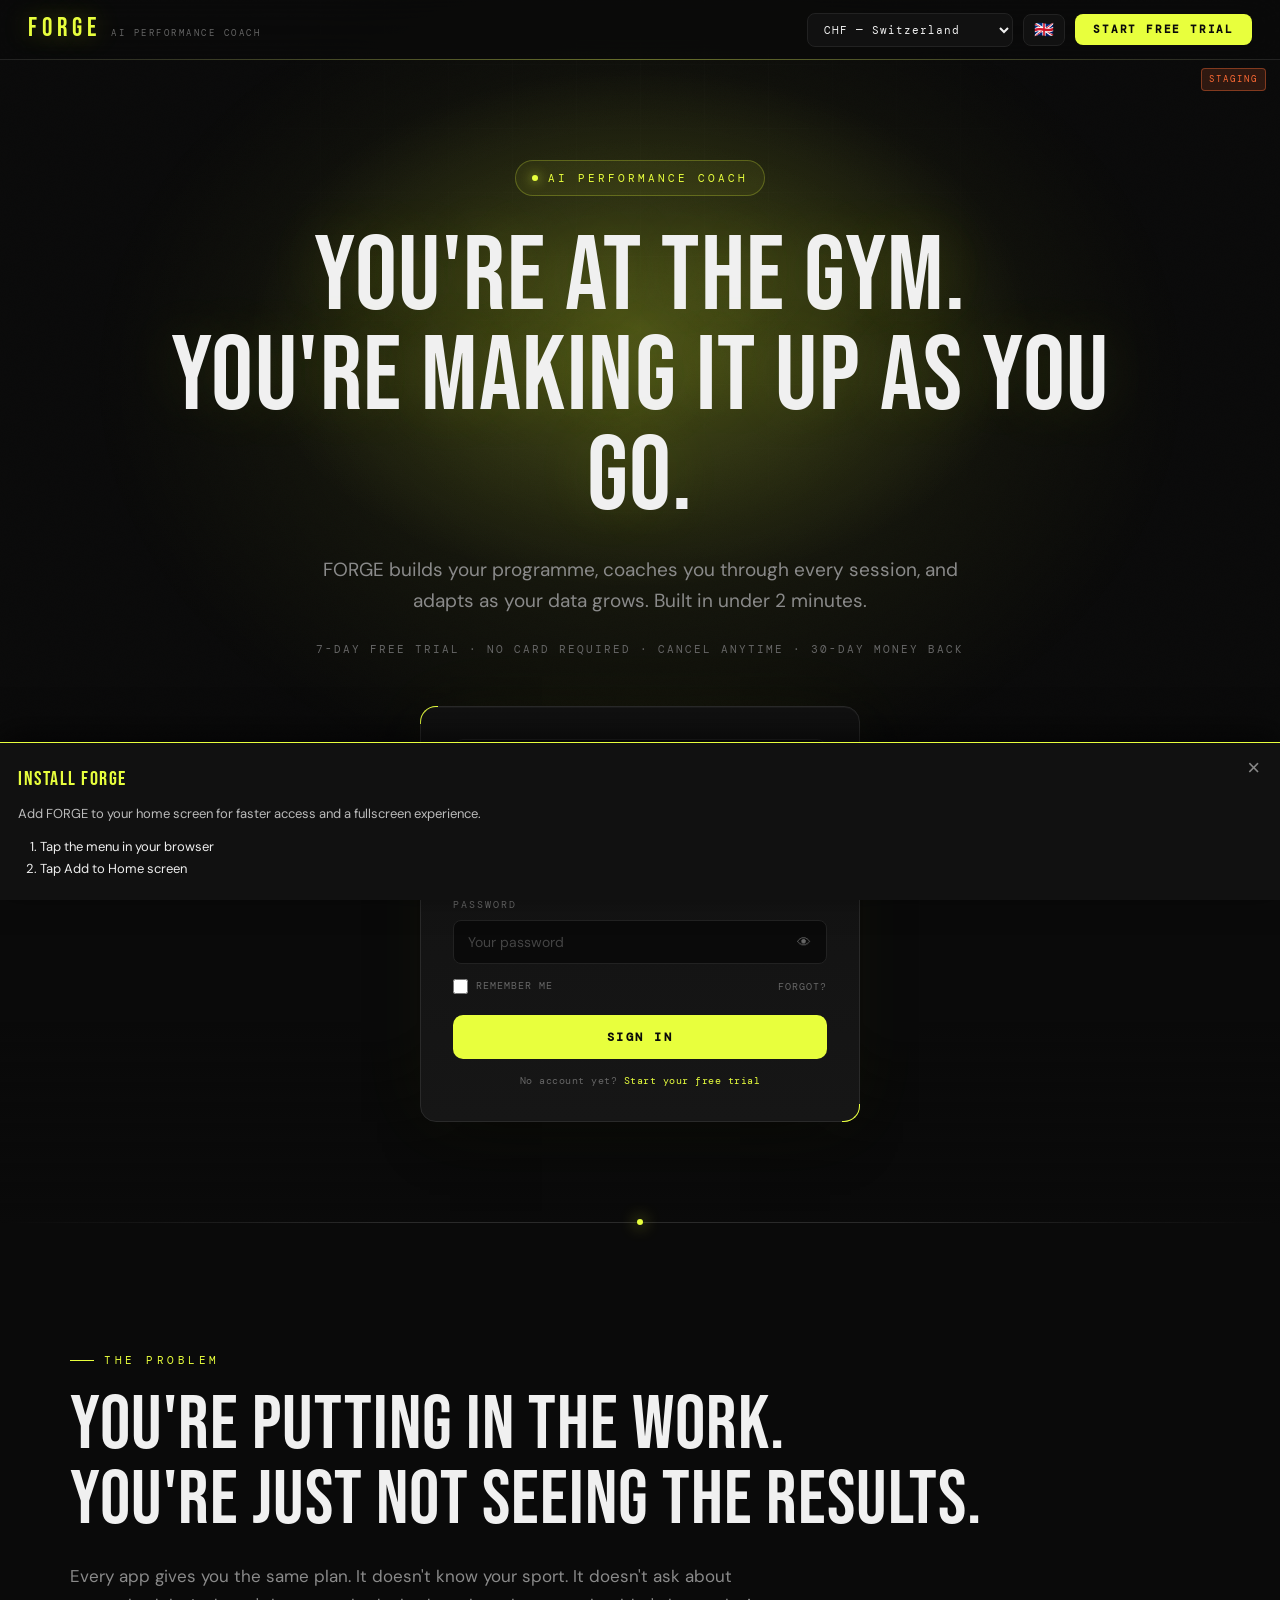
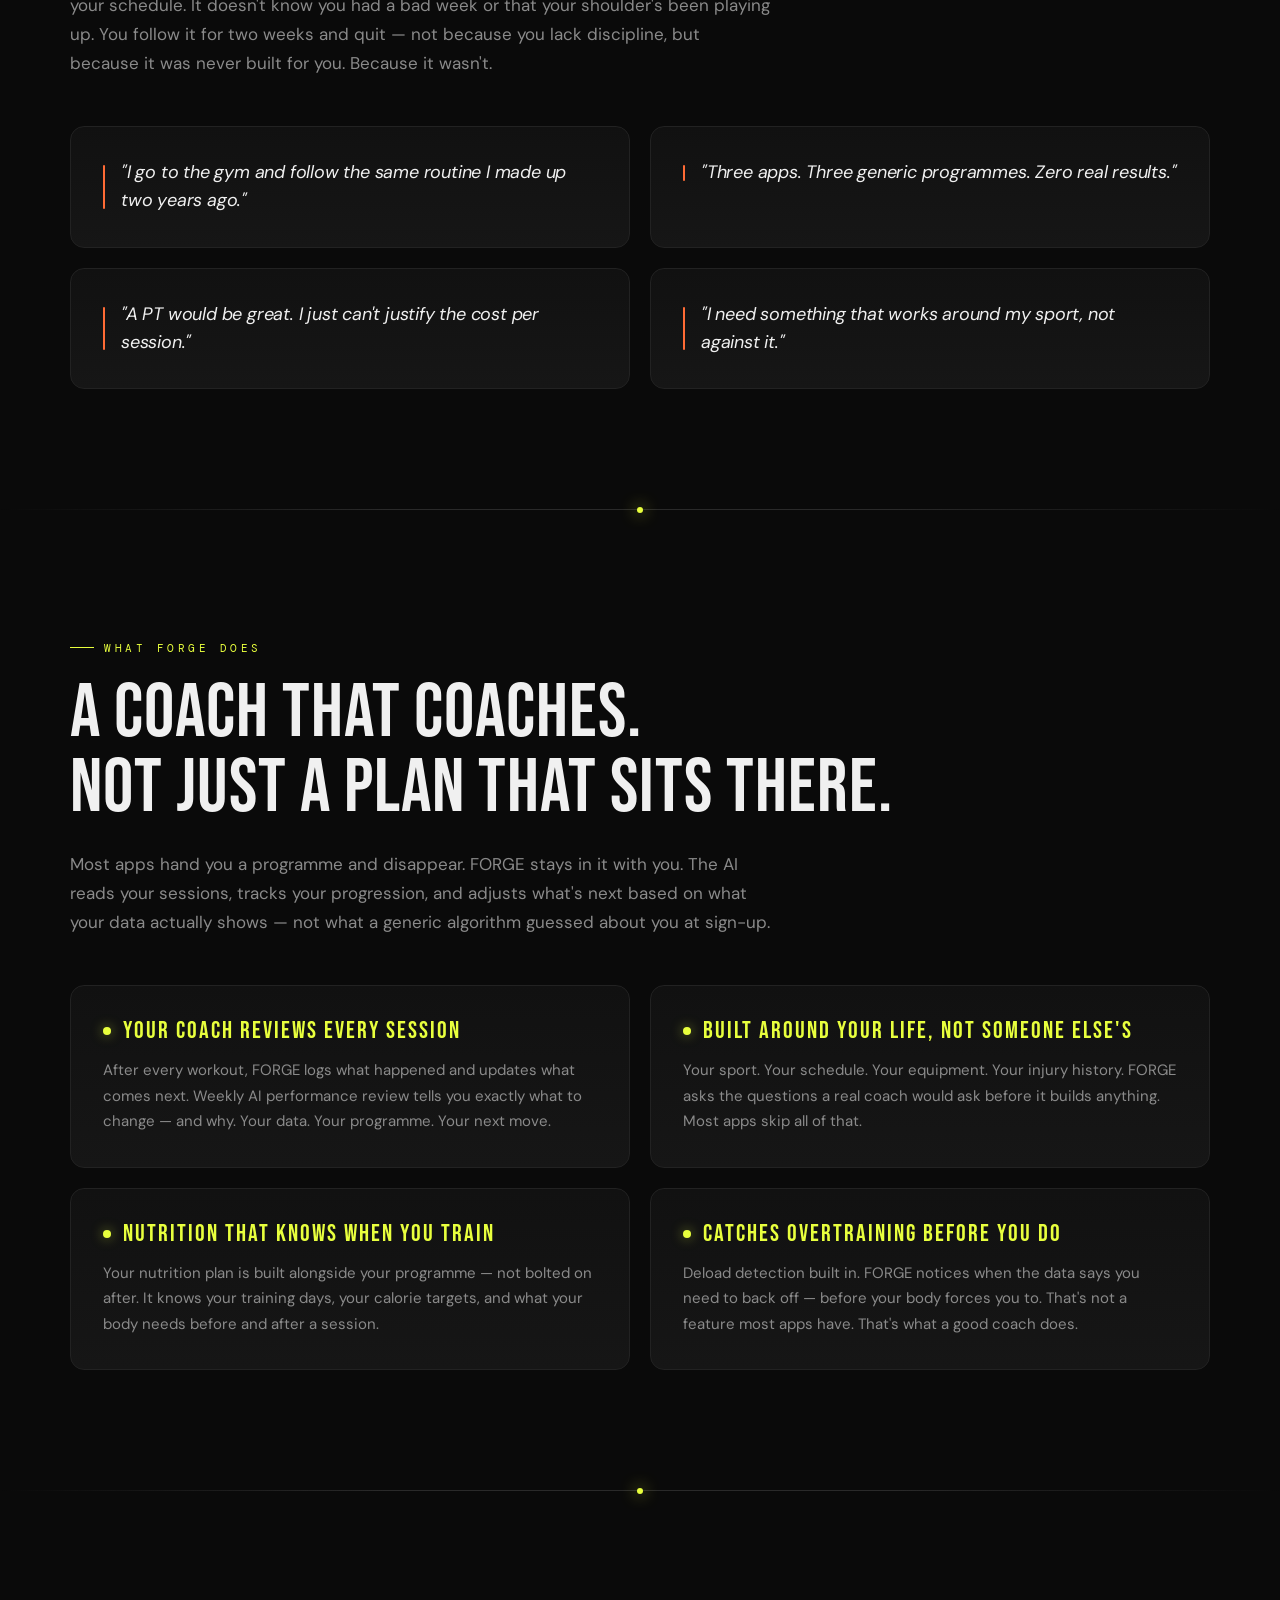
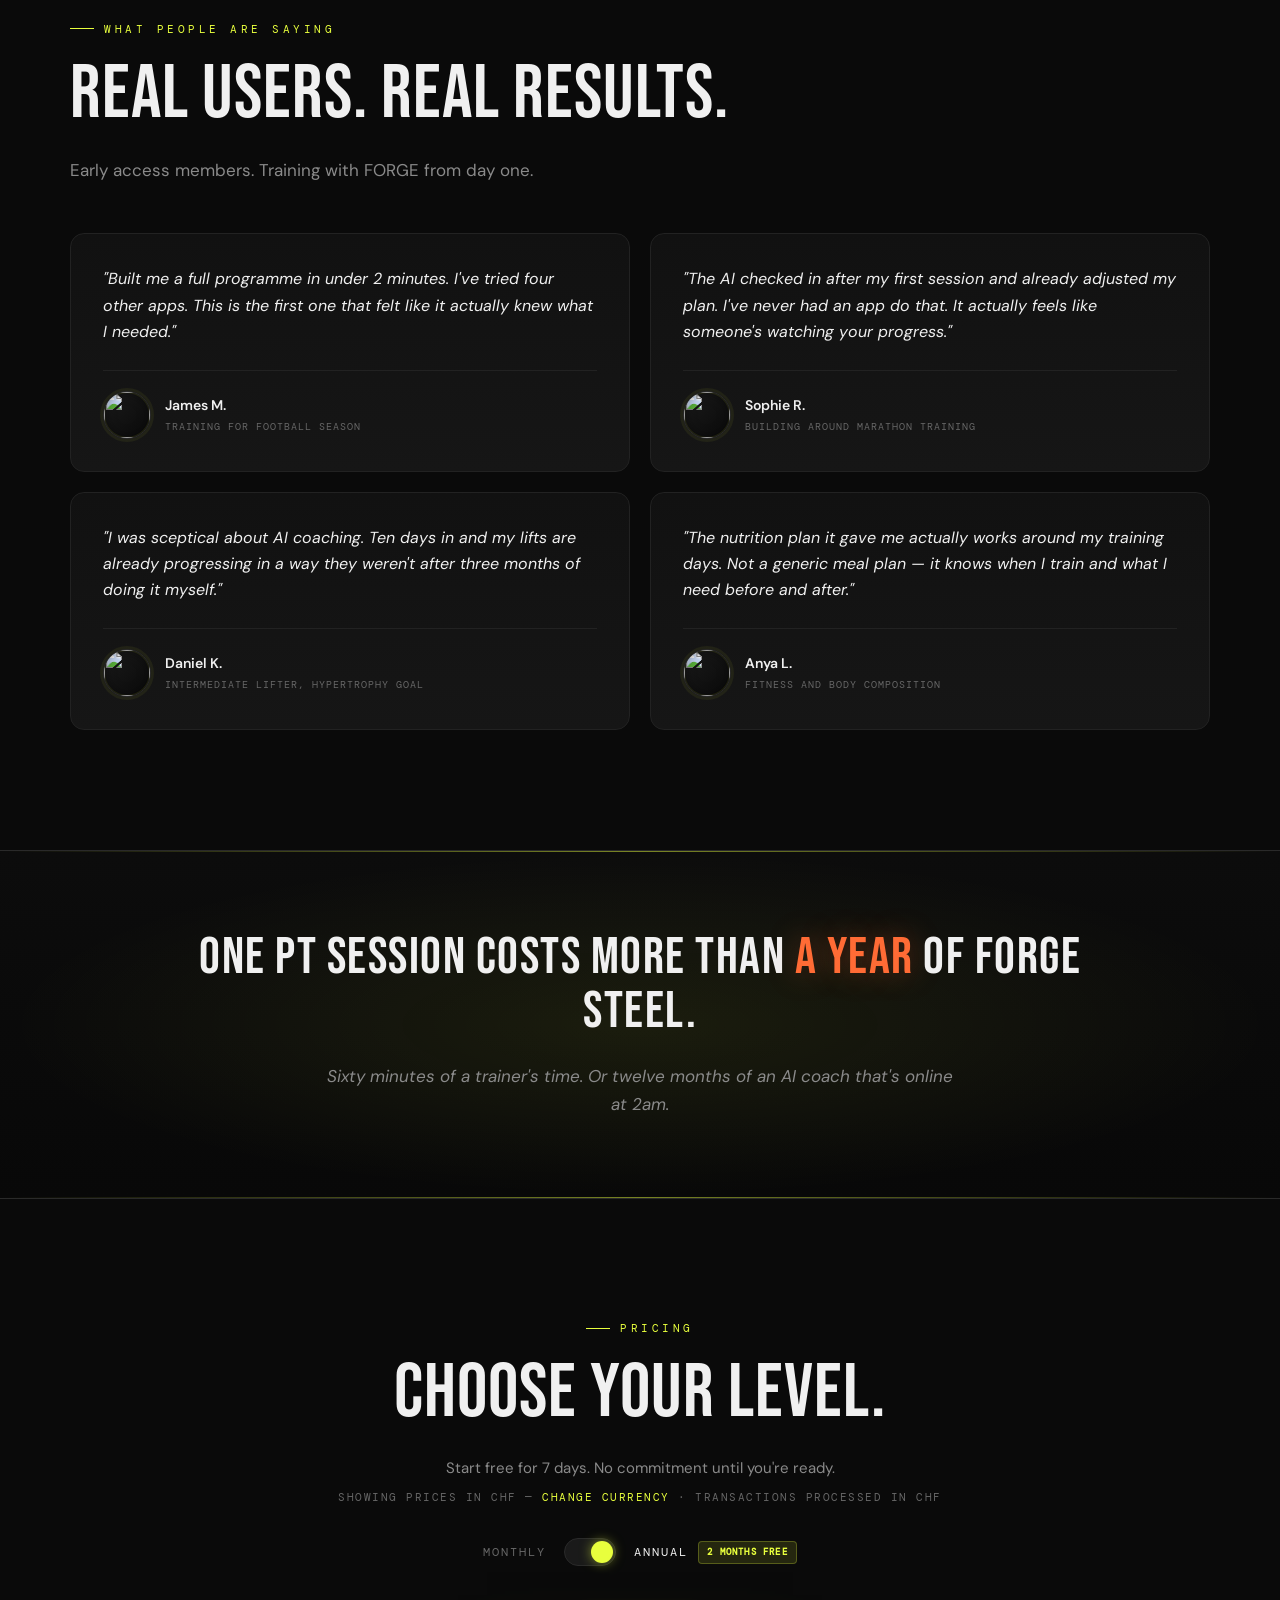
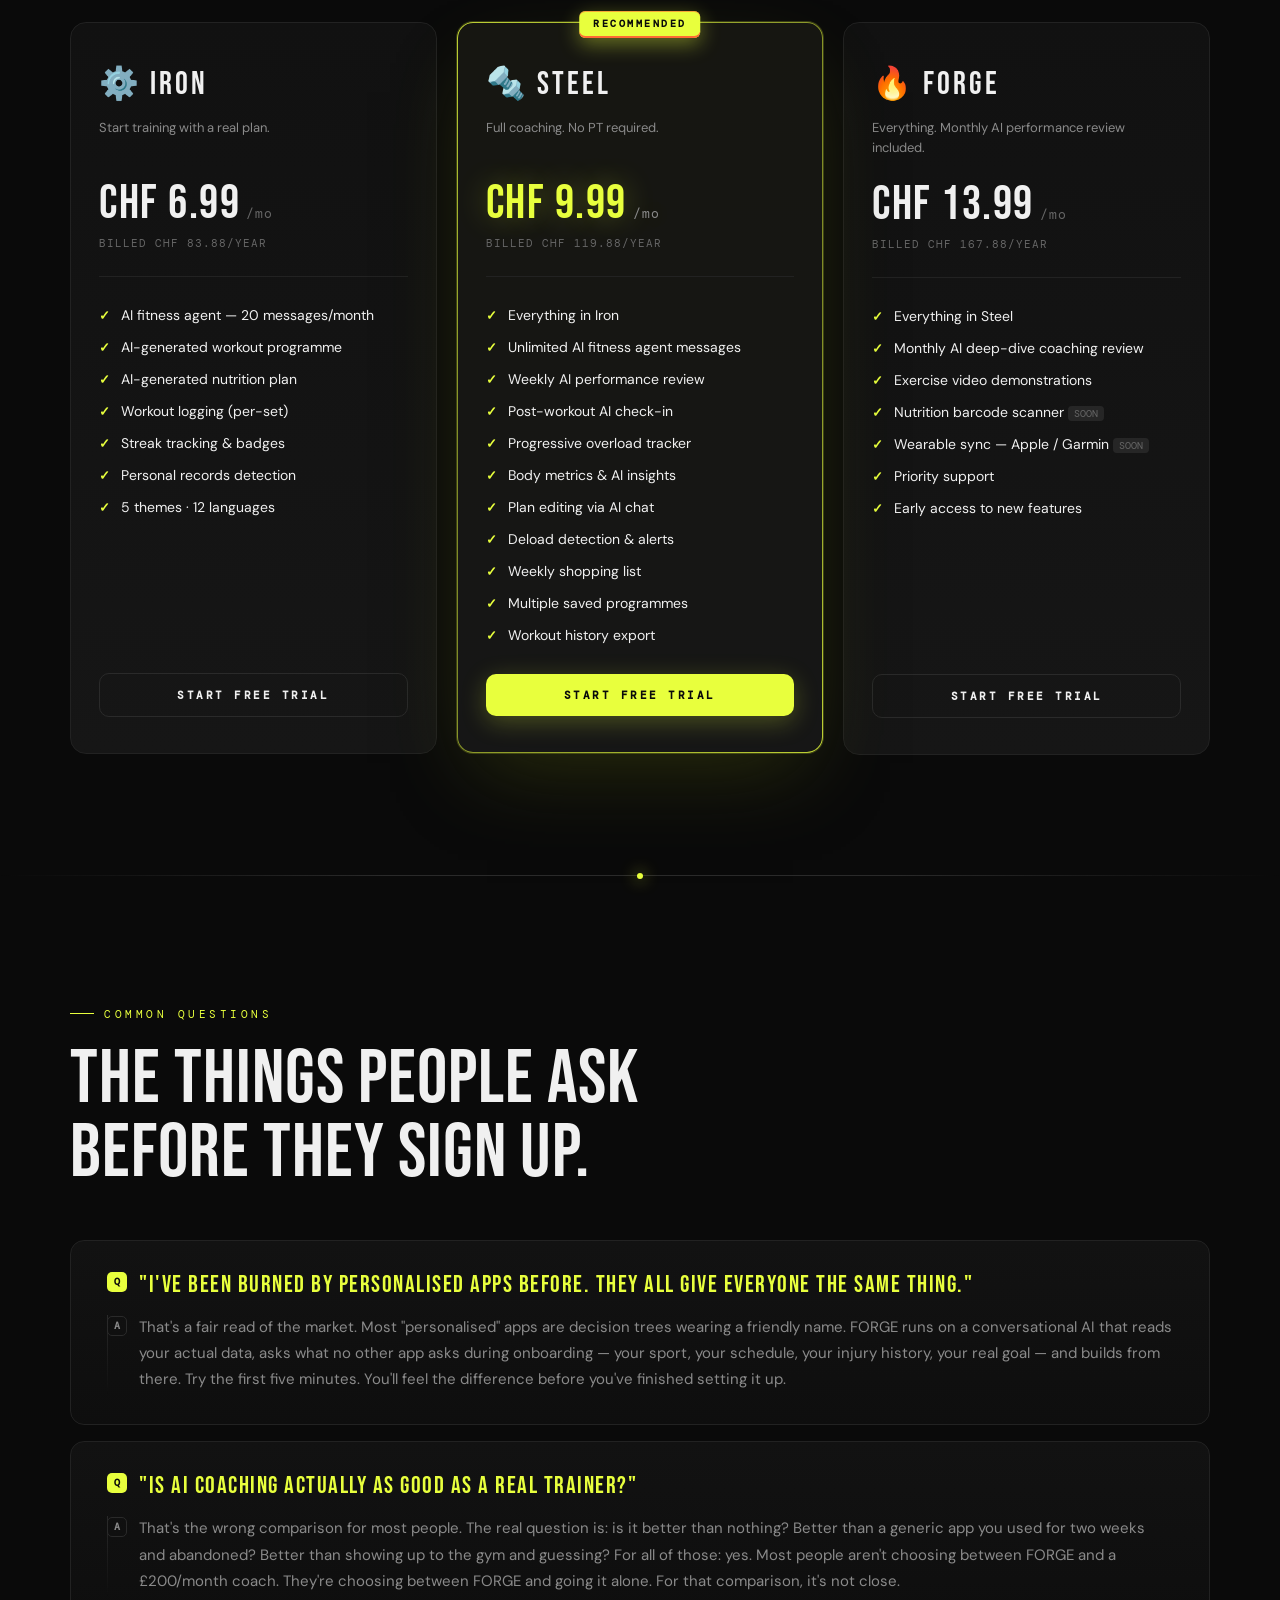
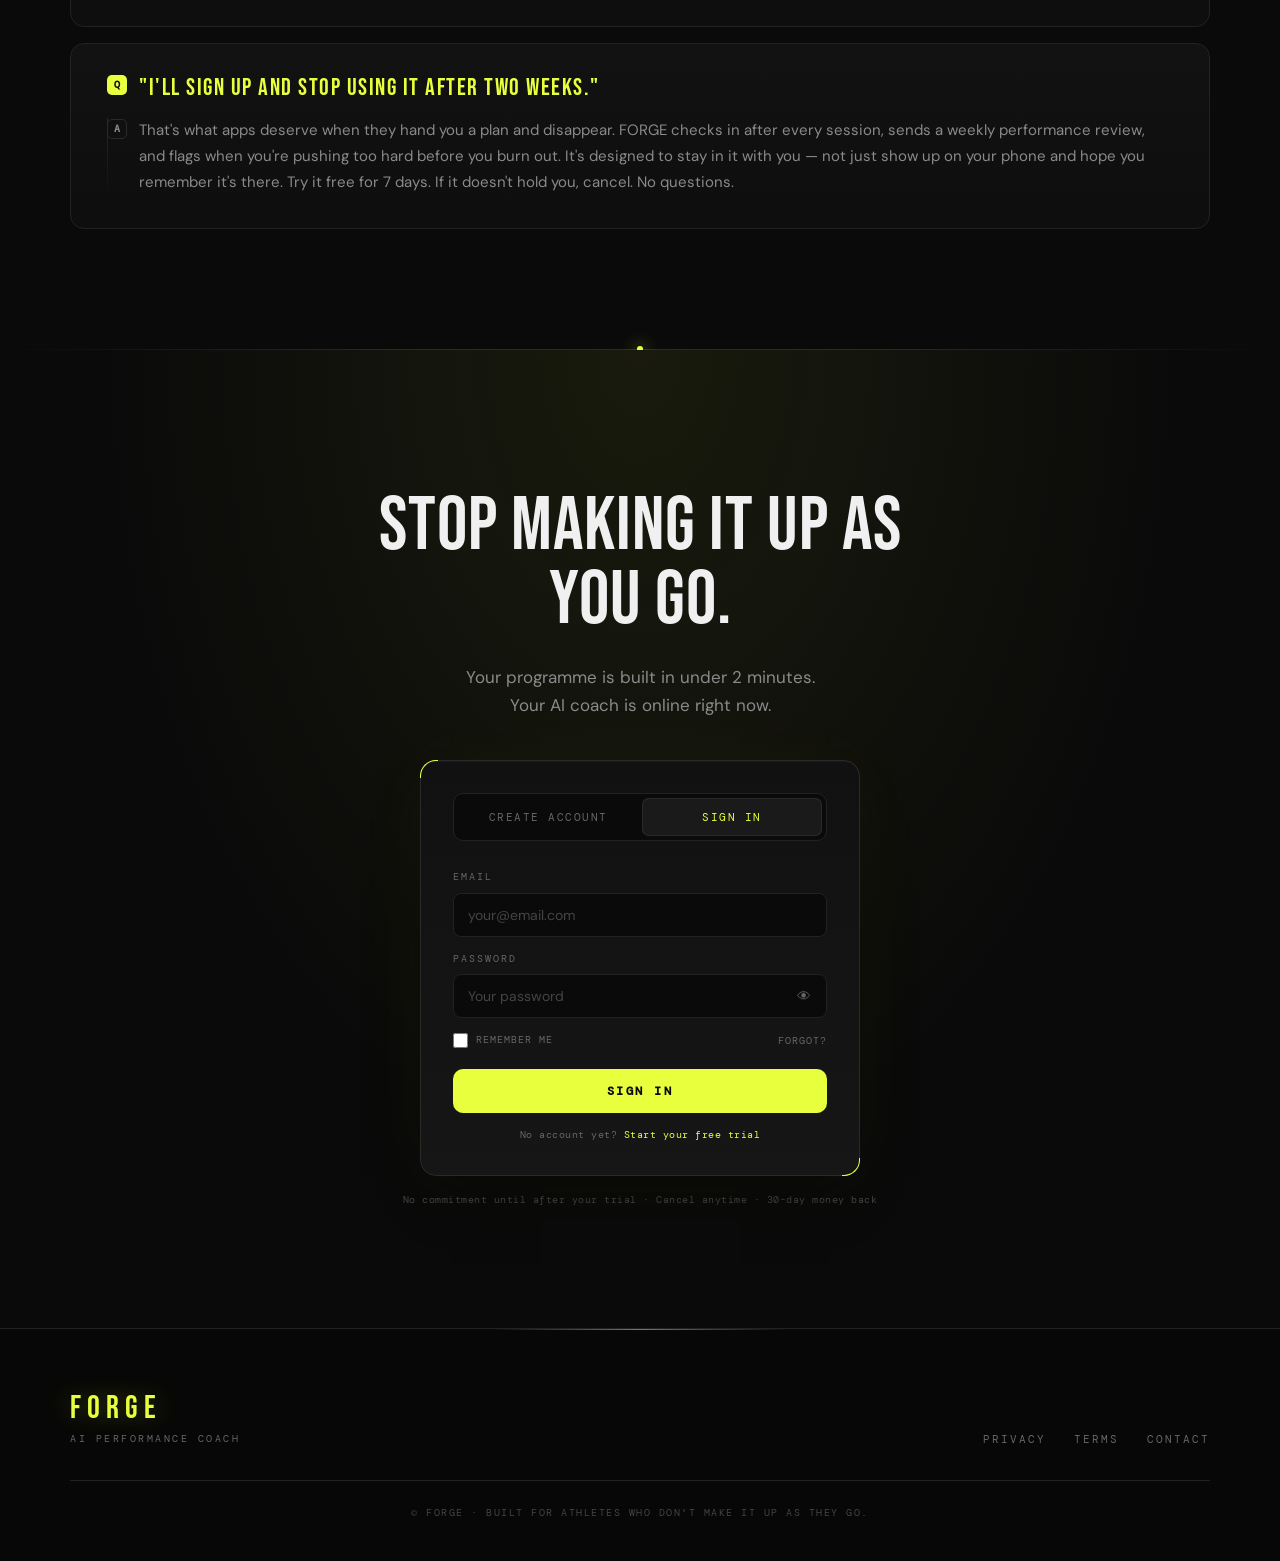
==== commit 811a117d: "Add files via upload" ====
--- a/index.html
+++ b/index.html
@@ -347,8 +347,8 @@
 <section class="hero" id="hero">
   <div class="hero-eyebrow reveal" data-i18n="hero_eyebrow">AI Performance Coach</div>
   <h1 class="reveal" data-i18n="hero_h1">You're at the gym.<br>You're making it up as you go.</h1>
-  <p class="hero-sub reveal" data-i18n="hero_sub">FORGE builds your programme, watches your progress, and adapts as your data grows. An AI coach that actually coaches. Built in under 2 minutes.</p>
-  <div class="hero-trust reveal" data-i18n="hero_trust">7-day free trial · Cancel anytime · 30-day money back</div>
+  <p class="hero-sub reveal" data-i18n="hero_sub">FORGE builds your programme, coaches you through every session, and adapts as your data grows. Built in under 2 minutes.</p>
+  <div class="hero-trust reveal" data-i18n="hero_trust">7-day free trial · No card required · Cancel anytime · 30-day money back</div>
 
   <div class="auth-wrap reveal" id="hero-auth">
     <div class="auth-card">
@@ -364,7 +364,7 @@
         <div class="field-group" style="margin-top:4px"><input class="field-input" type="text" id="hero-code" placeholder="Have a code? Enter it here" style="font-family:'DM Mono',monospace;font-size:11px;letter-spacing:1px;text-transform:uppercase" oninput="this.value=this.value.toUpperCase()"></div>
         <div class="auth-error" id="hero-signup-error"></div>
         <div style="font-family:'DM Mono',monospace;font-size:10px;color:var(--muted);text-align:center;margin-bottom:10px;letter-spacing:0.5px;">Full access. Nothing locked. No commitment until your trial ends.</div><button class="auth-btn" onclick="doSignup('hero')" style="margin-top:0">Start your free trial</button>
-        <div class="auth-note">7 days free. Card required, charged only after your trial ends.</div>
+        <div class="auth-note">7 days free. No card required, cancel anytime.</div>
       </div>
       <!-- SIGNIN -->
       <div id="form-signin-hero">
@@ -445,8 +445,8 @@
 
 <!-- PT ANCHOR BAR -->
 <div class="pt-bar">
-  <div class="pt-bar-line1 reveal">One PT session costs more than <span class="pt-highlight">14 months</span> of FORGE Steel annual.</div>
-  <div class="pt-bar-line2 reveal">Sixty minutes of a trainer's time. Or fourteen months of an AI coach that's online at 2am.</div>
+  <div class="pt-bar-line1 reveal">One PT session costs more than <span class="pt-highlight">a year</span> of FORGE Steel.</div>
+  <div class="pt-bar-line2 reveal">Sixty minutes of a trainer's time. Or twelve months of an AI coach that's online at 2am.</div>
 </div>
 
 <!-- PRICING -->
@@ -559,7 +559,7 @@
           <div class="field-group" style="margin-top:4px"><input class="field-input" type="text" id="final-code" placeholder="Have a code? Enter it here" style="font-family:'DM Mono',monospace;font-size:11px;letter-spacing:1px;text-transform:uppercase" oninput="this.value=this.value.toUpperCase()"></div>
           <div class="auth-error" id="final-signup-error"></div>
           <div style="font-family:'DM Mono',monospace;font-size:10px;color:var(--muted);text-align:center;margin-bottom:10px;letter-spacing:0.5px;">Full access. Nothing locked. No commitment until your trial ends.</div><button class="auth-btn" onclick="doSignup('final')" style="margin-top:0">Start your free trial</button>
-          <div class="auth-note">7 days free. Card required, charged only after your trial ends.</div>
+          <div class="auth-note">7 days free. No card required, cancel anytime.</div>
         </div>
         <div id="form-signin-final">
           <div class="field-group"><div class="field-label">Email</div><input class="field-input" type="email" id="final-signin-email" placeholder="your@email.com"></div>
@@ -605,9 +605,9 @@
 </footer>
 
 <script>
-const BACKEND_URL = 'https://forge-production-db97.up.railway.app';
-const SUPABASE_URL = 'https://ozhtiqoregcwxkkxohbk.supabase.co';
-const SUPABASE_ANON_KEY = 'eyJhbGciOiJIUzI1NiIsInR5cCI6IkpXVCJ9.eyJpc3MiOiJzdXBhYmFzZSIsInJlZiI6Im96aHRpcW9yZWdjd3hra3hvaGJrIiwicm9sZSI6ImFub24iLCJpYXQiOjE3NzQ3NjAxMTAsImV4cCI6MjA5MDMzNjExMH0.DrrZLUgLgtBTfSrhDC_acZ48ZrKQdqltBfAi_0-aTeI';
+const BACKEND_URL = 'https://forge-staging-production.up.railway.app';
+const SUPABASE_URL = 'https://qxyklijdrbwcsfozovxl.supabase.co';
+const SUPABASE_ANON_KEY = 'eyJhbGciOiJIUzI1NiIsInR5cCI6IkpXVCJ9.eyJpc3MiOiJzdXBhYmFzZSIsInJlZiI6InF4eWtsaWpkcmJ3Y3Nmb3pvdnhsIiwicm9sZSI6ImFub24iLCJpYXQiOjE3NzY3Njg3MTIsImV4cCI6MjA5MjM0NDcxMn0.Db7sjRx986leohzQyVRmM3fhBA-iVaLDV_2WbA6J_Ls';
 
 async function supabaseAuth(endpoint, body) {
   const res = await fetch(`${SUPABASE_URL}/auth/v1/${endpoint}`, {
@@ -885,14 +885,14 @@
     hero_eyebrow:'AI Performance Coach',
     hero_h1:"You're at the gym.<br>You're making it up as you go.",
     hero_sub:"FORGE builds your programme, watches your progress, and adapts as your data grows. An AI coach that actually coaches. Built in under 2 minutes.",
-    hero_trust:"7-day free trial · Cancel anytime · 30-day money back",
+    hero_trust:"7-day free trial · No card required · Cancel anytime · 30-day money back",
     nav_trial:"Start free trial",
     auth_tab_signup:"Create account", auth_tab_signin:"Sign in",
     auth_name:"Full Name", auth_email:"Email", auth_password:"Password",
     auth_code_placeholder:"Have a code? Enter it here",
     auth_tab_note:"Full access. Nothing locked. No commitment until your trial ends.",
     auth_btn:"Start your free trial",
-    auth_note_below:"7 days free. Card required, charged only after your trial ends.",
+    auth_note_below:"7 days free. No card required, cancel anytime.",
     auth_no_account:"No account yet?", auth_start_trial:"Start your free trial",
     auth_signin_btn:"Sign in", auth_name_ph:"Your name", auth_email_ph:"your@email.com",
     auth_pass_ph:"Min. 6 characters", auth_pass_ph2:"Your password",
@@ -1357,6 +1357,41 @@
   if (footerLinks[1] && s.footer_terms) footerLinks[1].textContent = s.footer_terms;
   if (footerLinks[2] && s.footer_contact) footerLinks[2].textContent = s.footer_contact;
 }
+
+// FIX 9: PWA install nudge on the landing page — fires 5s after load for new visitors
+// who haven't installed the app or dismissed the prompt. Mirrors the in-app prompt.
+(function () {
+  function isStandalone() {
+    return (window.matchMedia && window.matchMedia('(display-mode: standalone)').matches) || window.navigator.standalone === true;
+  }
+  function dismissLandingPwa() {
+    try { localStorage.setItem('forge-pwa-dismissed', '1'); } catch (e) {}
+    var el = document.getElementById('pwaInstallPrompt');
+    if (el) el.remove();
+  }
+  window.dismissLandingPwa = dismissLandingPwa;
+  function showLandingPwa() {
+    if (isStandalone()) return;
+    try { if (localStorage.getItem('forge-pwa-dismissed')) return; } catch (e) {}
+    if (document.getElementById('pwaInstallPrompt')) return;
+    var isIos = /iPad|iPhone|iPod/.test(navigator.userAgent) && !window.MSStream;
+    var steps = isIos
+      ? ['Tap the Share button at the bottom of Safari', 'Scroll down and tap Add to Home Screen']
+      : ['Tap the menu in your browser', 'Tap Add to Home screen'];
+    var sheet = document.createElement('div');
+    sheet.id = 'pwaInstallPrompt';
+    sheet.style.cssText = 'position:fixed;left:0;right:0;bottom:0;z-index:99998;background:#111;border-top:1px solid #e8ff3d;padding:20px 18px calc(20px + env(safe-area-inset-bottom));color:#fff;font-family:"DM Sans",sans-serif;box-shadow:0 -10px 30px rgba(0,0,0,0.6);';
+    sheet.innerHTML = '<button onclick="dismissLandingPwa()" aria-label="Close" style="position:absolute;top:10px;right:12px;background:transparent;border:none;color:#888;font-size:22px;cursor:pointer;line-height:1;padding:4px 8px;">×</button>'
+      + '<div style="font-family:\'Bebas Neue\',sans-serif;font-size:20px;letter-spacing:1.5px;color:#e8ff3d;margin-bottom:8px;">INSTALL FORGE</div>'
+      + '<div style="font-size:13px;color:#bbb;margin-bottom:12px;line-height:1.5;">Add FORGE to your home screen for faster access and a fullscreen experience.</div>'
+      + '<ol style="margin:0;padding-left:22px;font-size:13px;line-height:1.7;color:#eee;">' + steps.map(function (x) { return '<li>' + x + '</li>'; }).join('') + '</ol>';
+    document.body.appendChild(sheet);
+    setTimeout(function () { var el = document.getElementById('pwaInstallPrompt'); if (el) el.remove(); }, 12000);
+  }
+  setTimeout(showLandingPwa, 5000);
+})();
+
 </script>
+  <div style="position:fixed;top:68px;right:14px;z-index:99989;background:rgba(255,107,53,0.15);border:1px solid rgba(255,107,53,0.4);color:#ff6b35;font-family:'DM Mono',monospace;font-size:9px;letter-spacing:2px;padding:3px 7px;border-radius:4px;pointer-events:none;">STAGING</div>
 </body>
 </html>
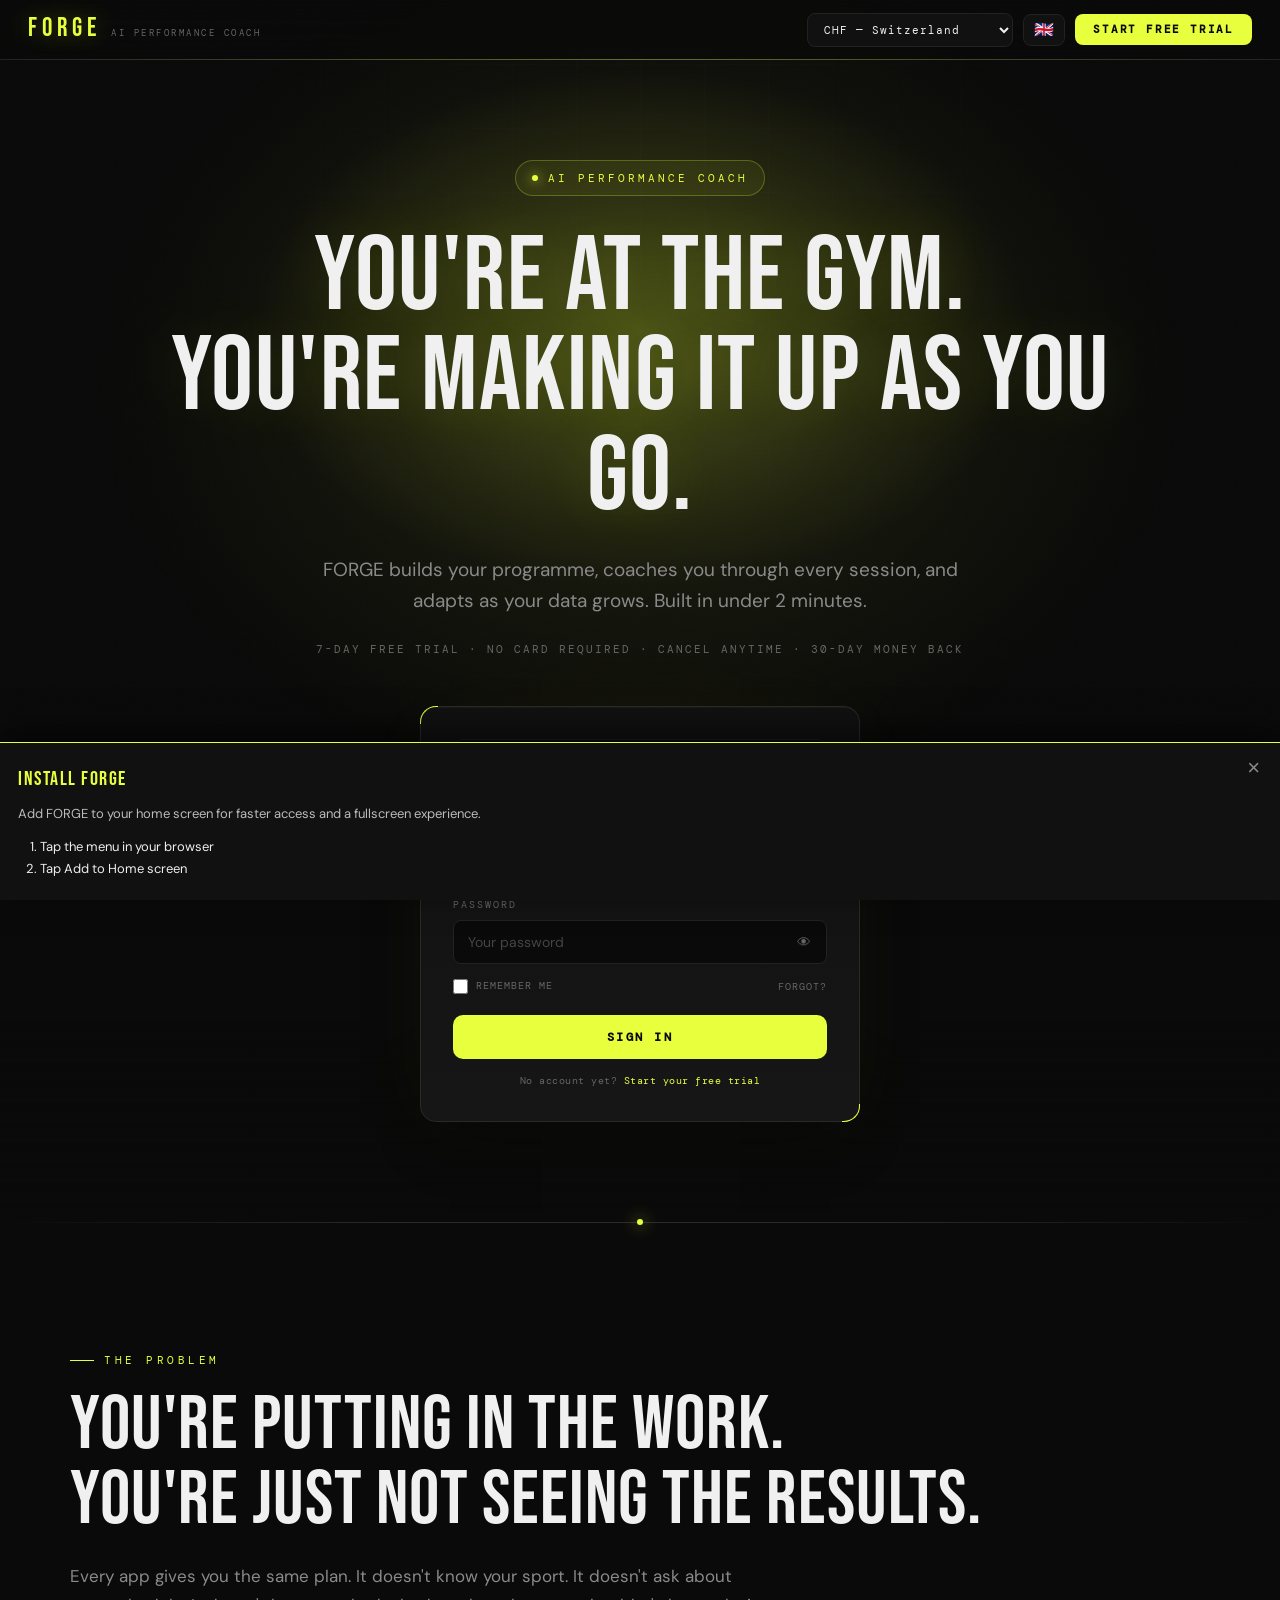
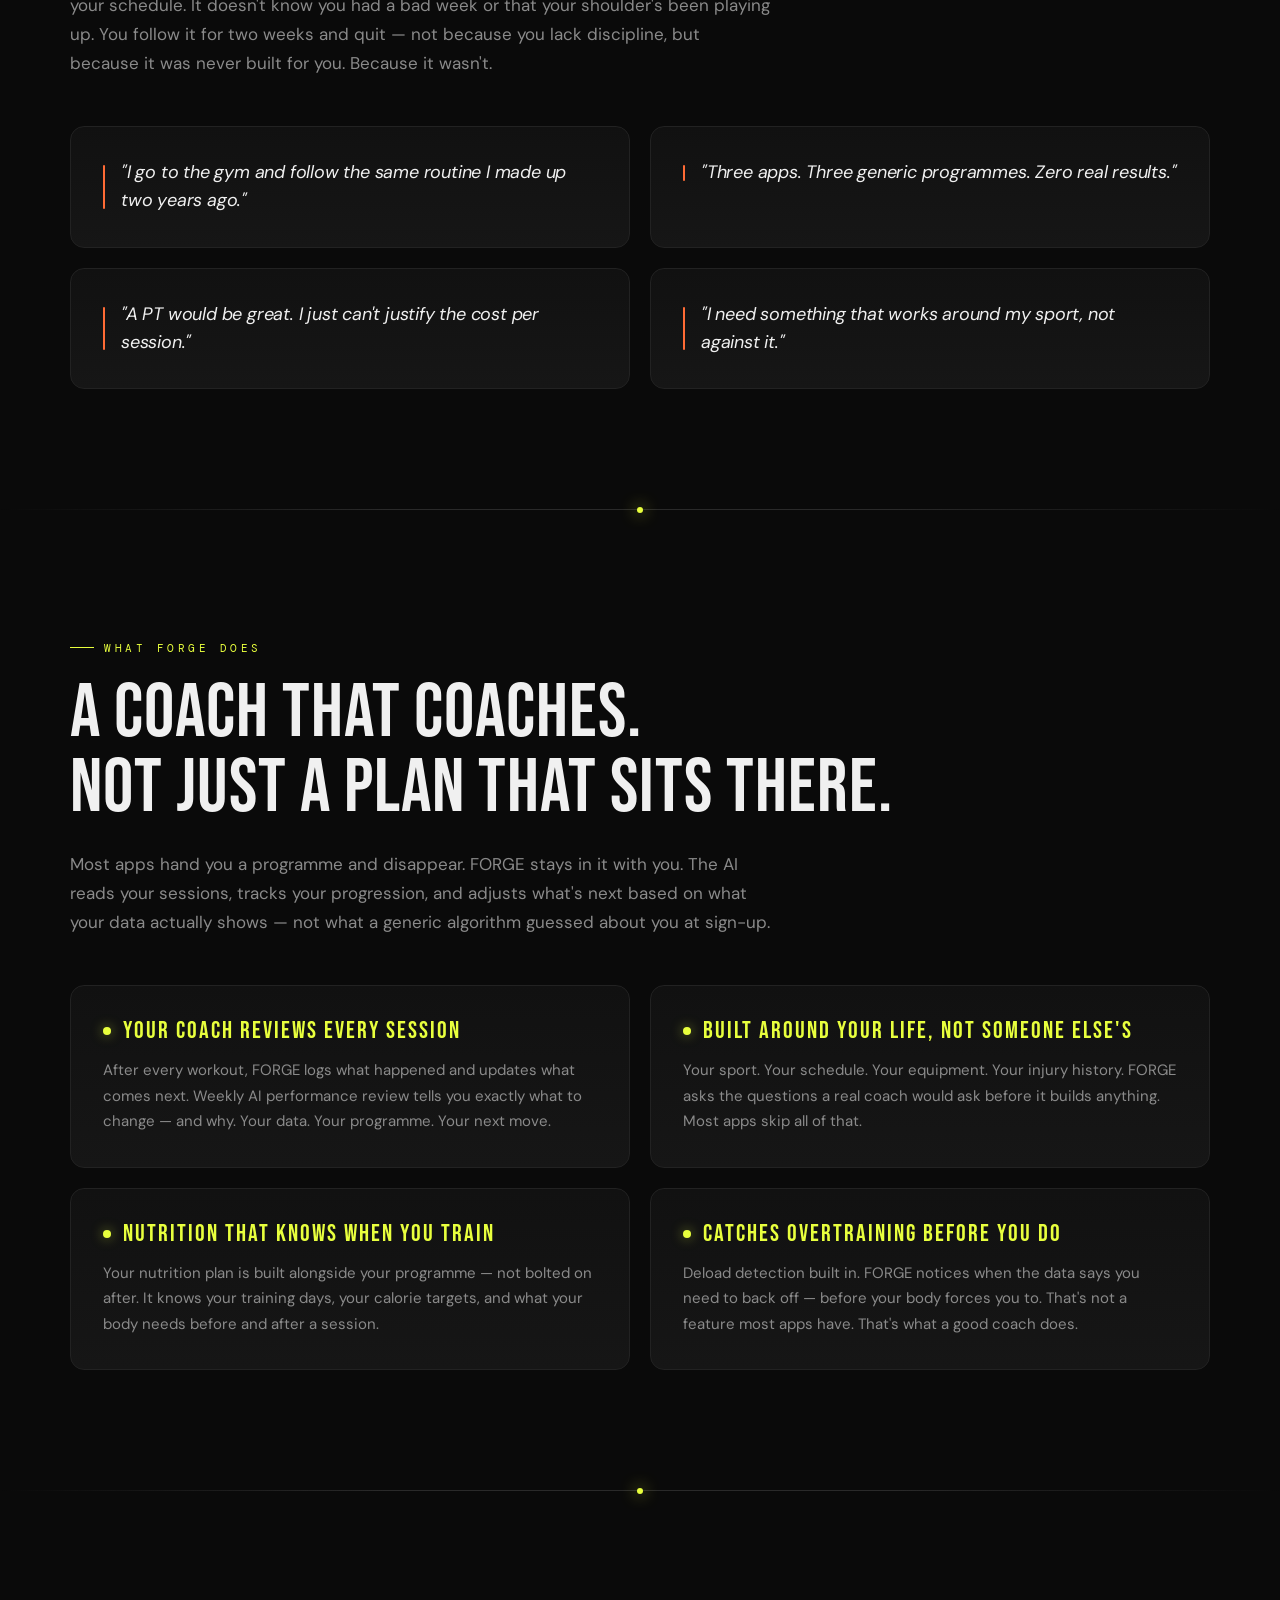
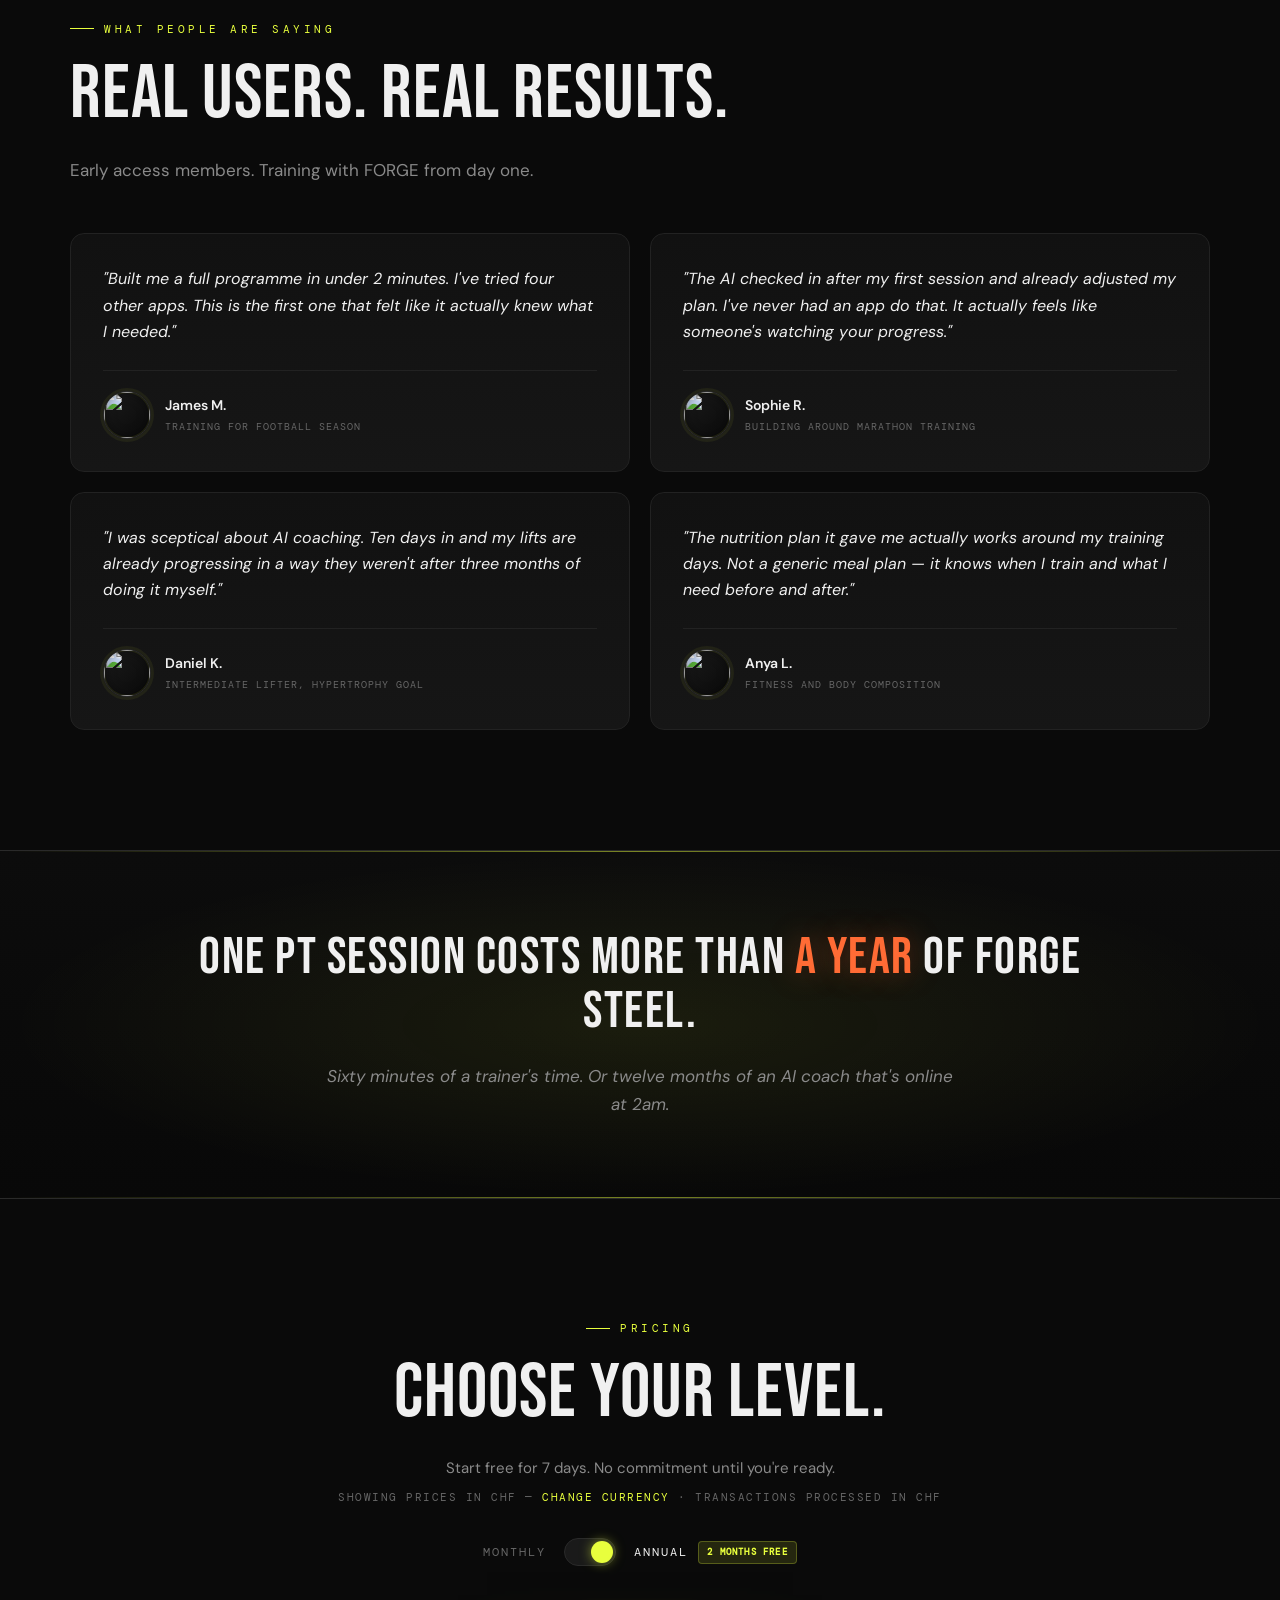
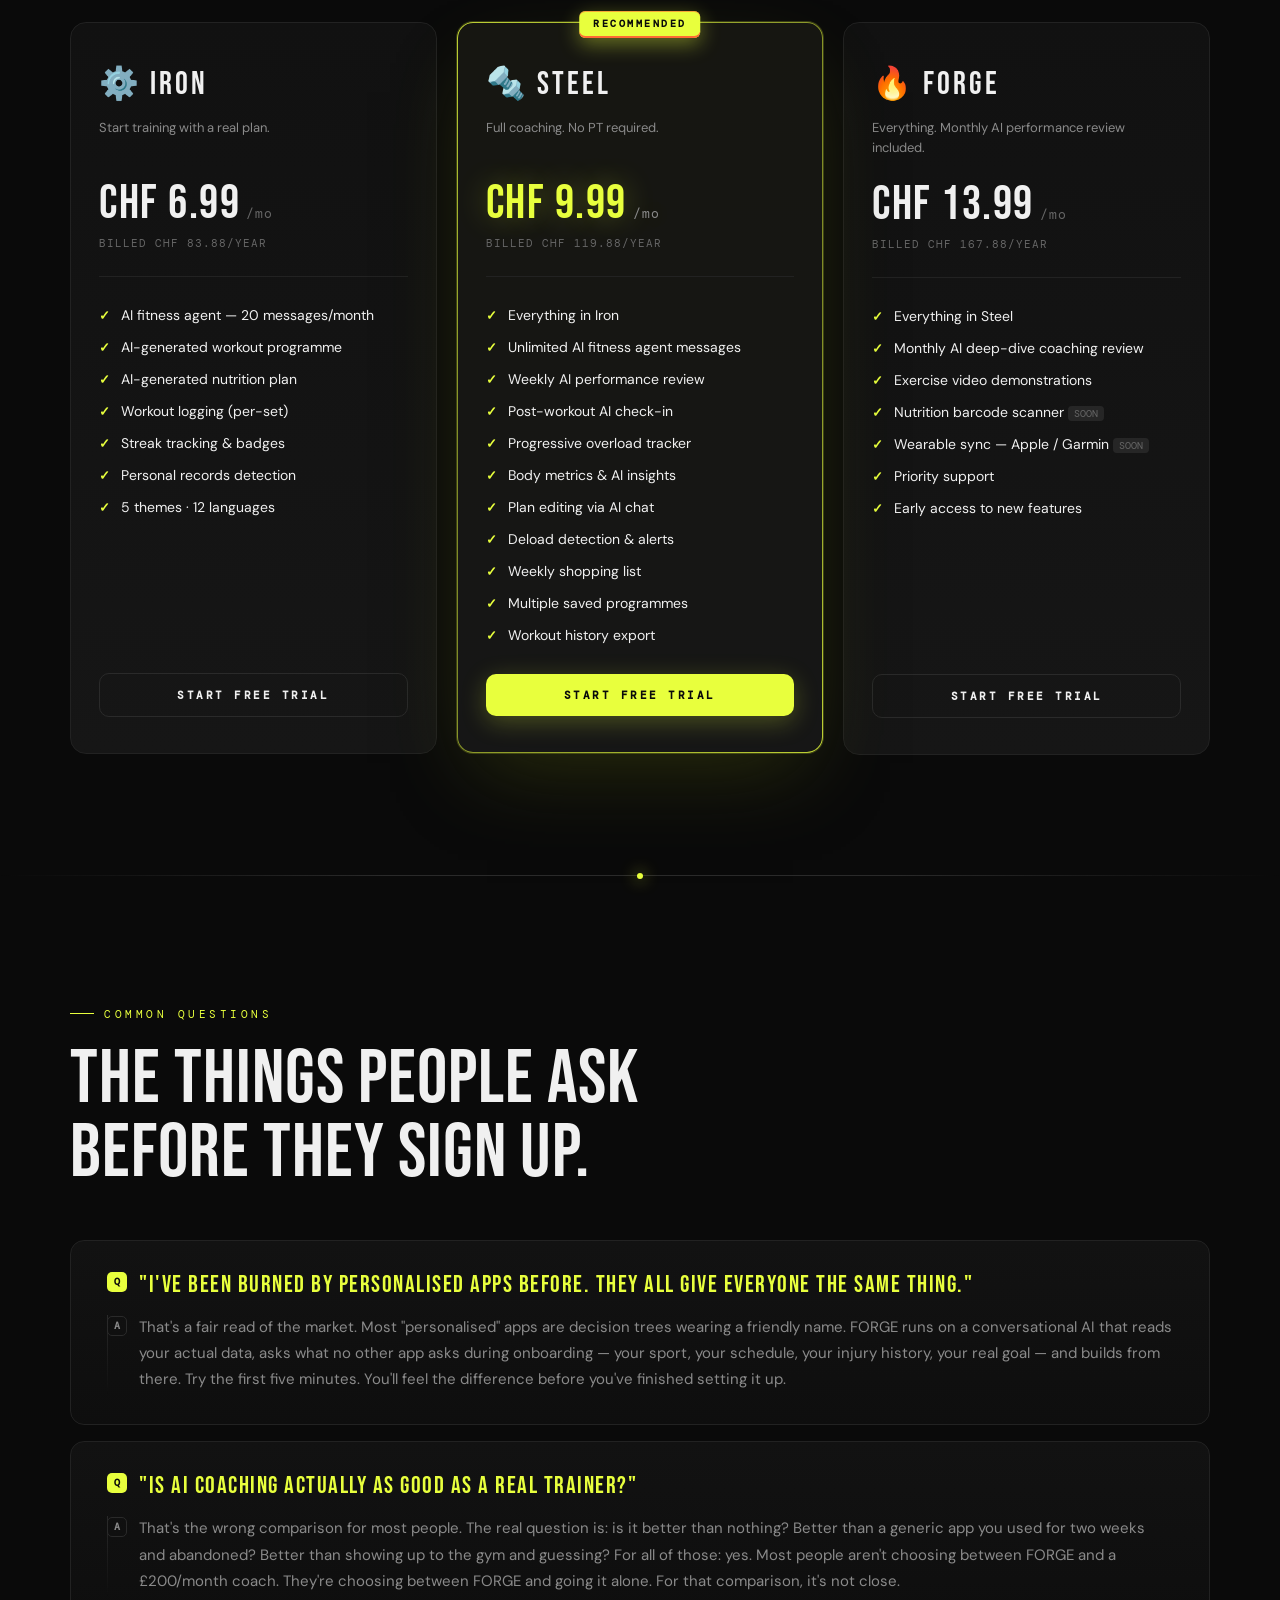
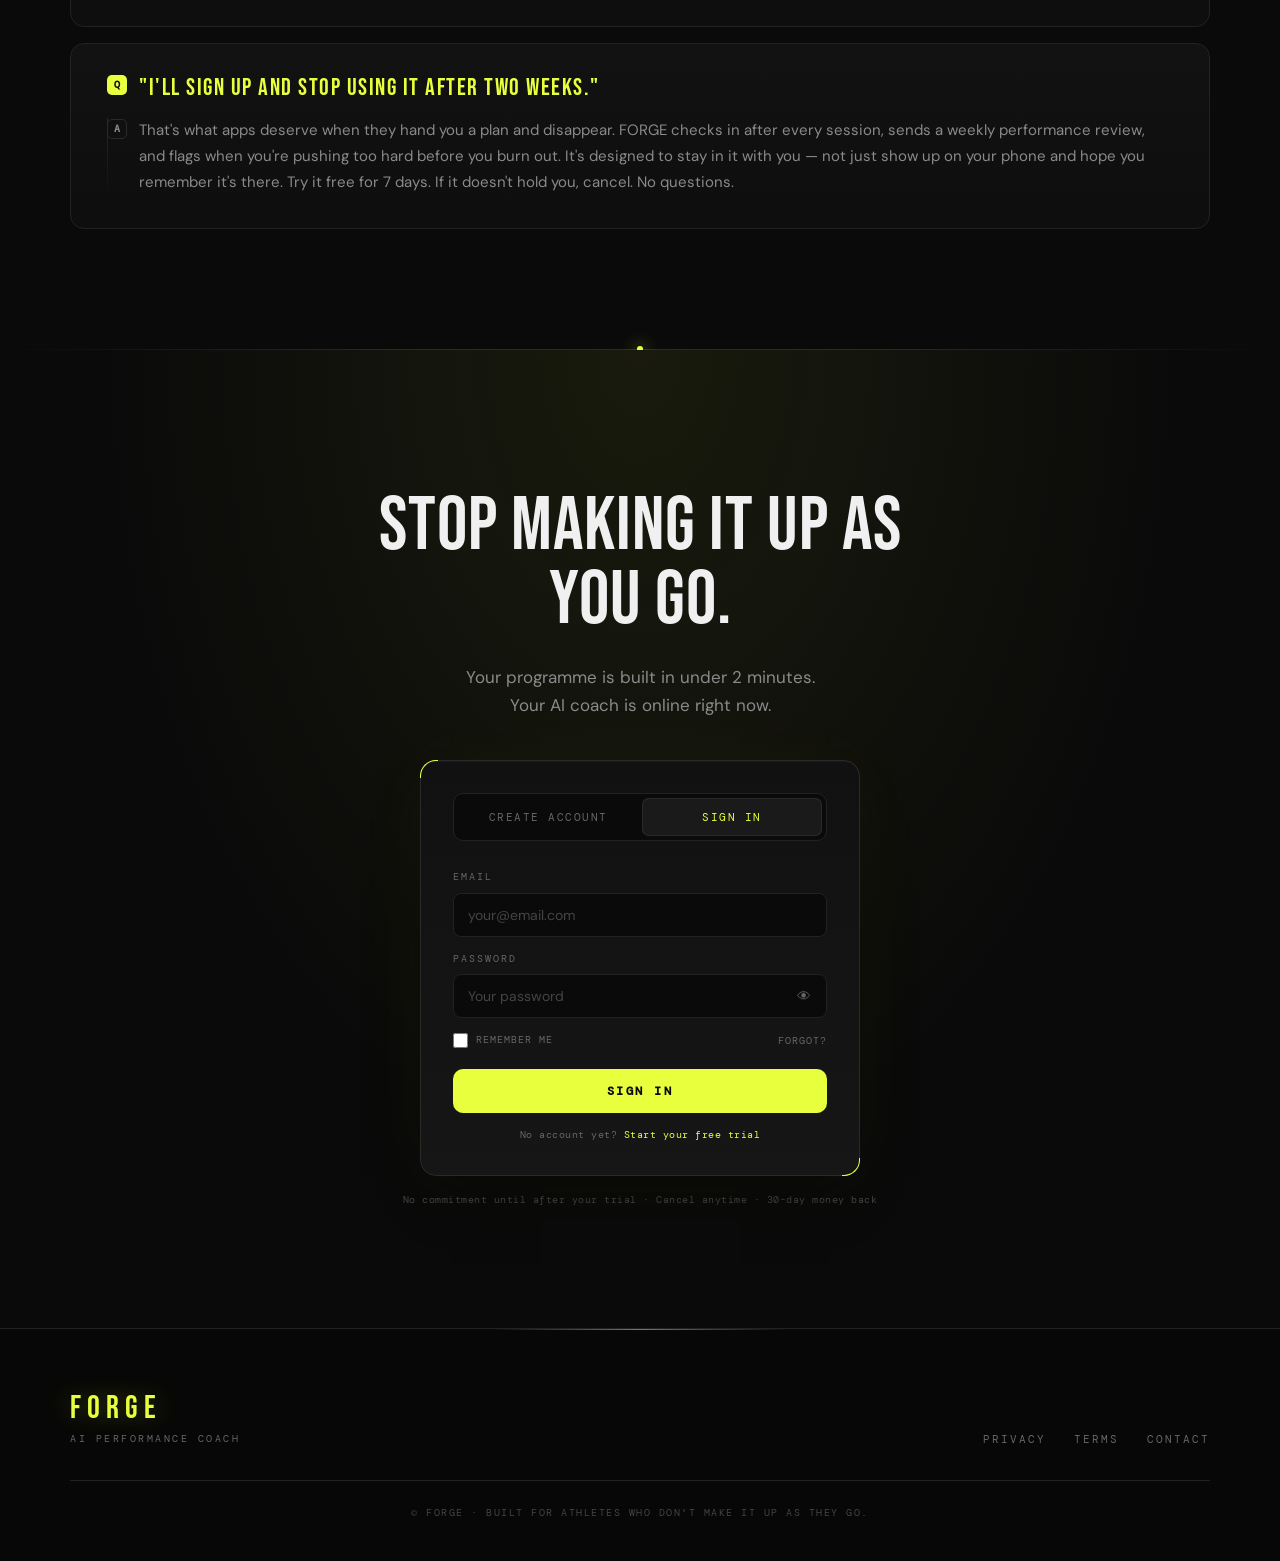
==== commit 78d2d367: "Add files via upload" ====
--- a/index.html
+++ b/index.html
@@ -605,9 +605,9 @@
 </footer>
 
 <script>
-const BACKEND_URL = 'https://forge-staging-production.up.railway.app';
-const SUPABASE_URL = 'https://qxyklijdrbwcsfozovxl.supabase.co';
-const SUPABASE_ANON_KEY = 'eyJhbGciOiJIUzI1NiIsInR5cCI6IkpXVCJ9.eyJpc3MiOiJzdXBhYmFzZSIsInJlZiI6InF4eWtsaWpkcmJ3Y3Nmb3pvdnhsIiwicm9sZSI6ImFub24iLCJpYXQiOjE3NzY3Njg3MTIsImV4cCI6MjA5MjM0NDcxMn0.Db7sjRx986leohzQyVRmM3fhBA-iVaLDV_2WbA6J_Ls';
+const BACKEND_URL = 'https://forge-production-db97.up.railway.app';
+const SUPABASE_URL = 'https://ozhtiqoregcwxkkxohbk.supabase.co';
+const SUPABASE_ANON_KEY = 'eyJhbGciOiJIUzI1NiIsInR5cCI6IkpXVCJ9.eyJpc3MiOiJzdXBhYmFzZSIsInJlZiI6Im96aHRpcW9yZWdjd3hra3hvaGJrIiwicm9sZSI6ImFub24iLCJpYXQiOjE3NzQ3NjAxMTAsImV4cCI6MjA5MDMzNjExMH0.DrrZLUgLgtBTfSrhDC_acZ48ZrKQdqltBfAi_0-aTeI';
 
 async function supabaseAuth(endpoint, body) {
   const res = await fetch(`${SUPABASE_URL}/auth/v1/${endpoint}`, {
@@ -1392,6 +1392,5 @@
 })();
 
 </script>
-  <div style="position:fixed;top:68px;right:14px;z-index:99989;background:rgba(255,107,53,0.15);border:1px solid rgba(255,107,53,0.4);color:#ff6b35;font-family:'DM Mono',monospace;font-size:9px;letter-spacing:2px;padding:3px 7px;border-radius:4px;pointer-events:none;">STAGING</div>
 </body>
 </html>
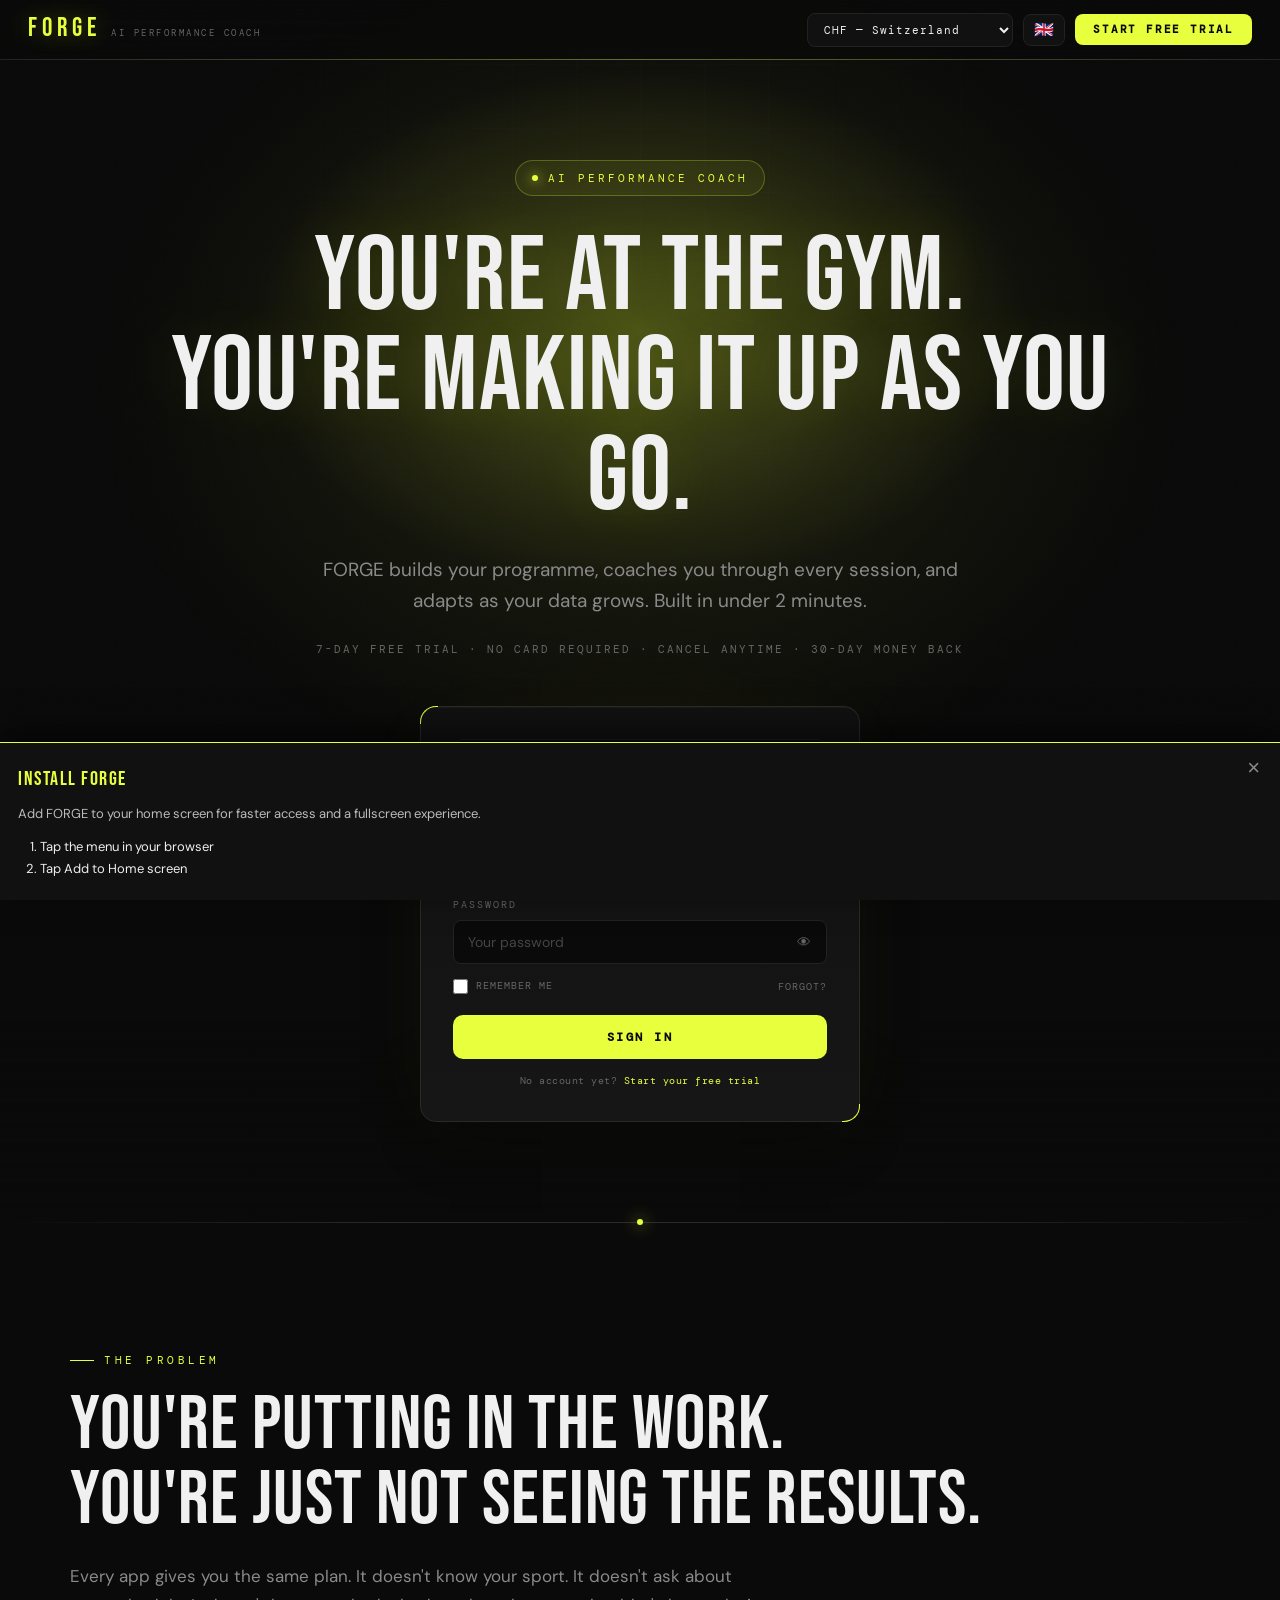
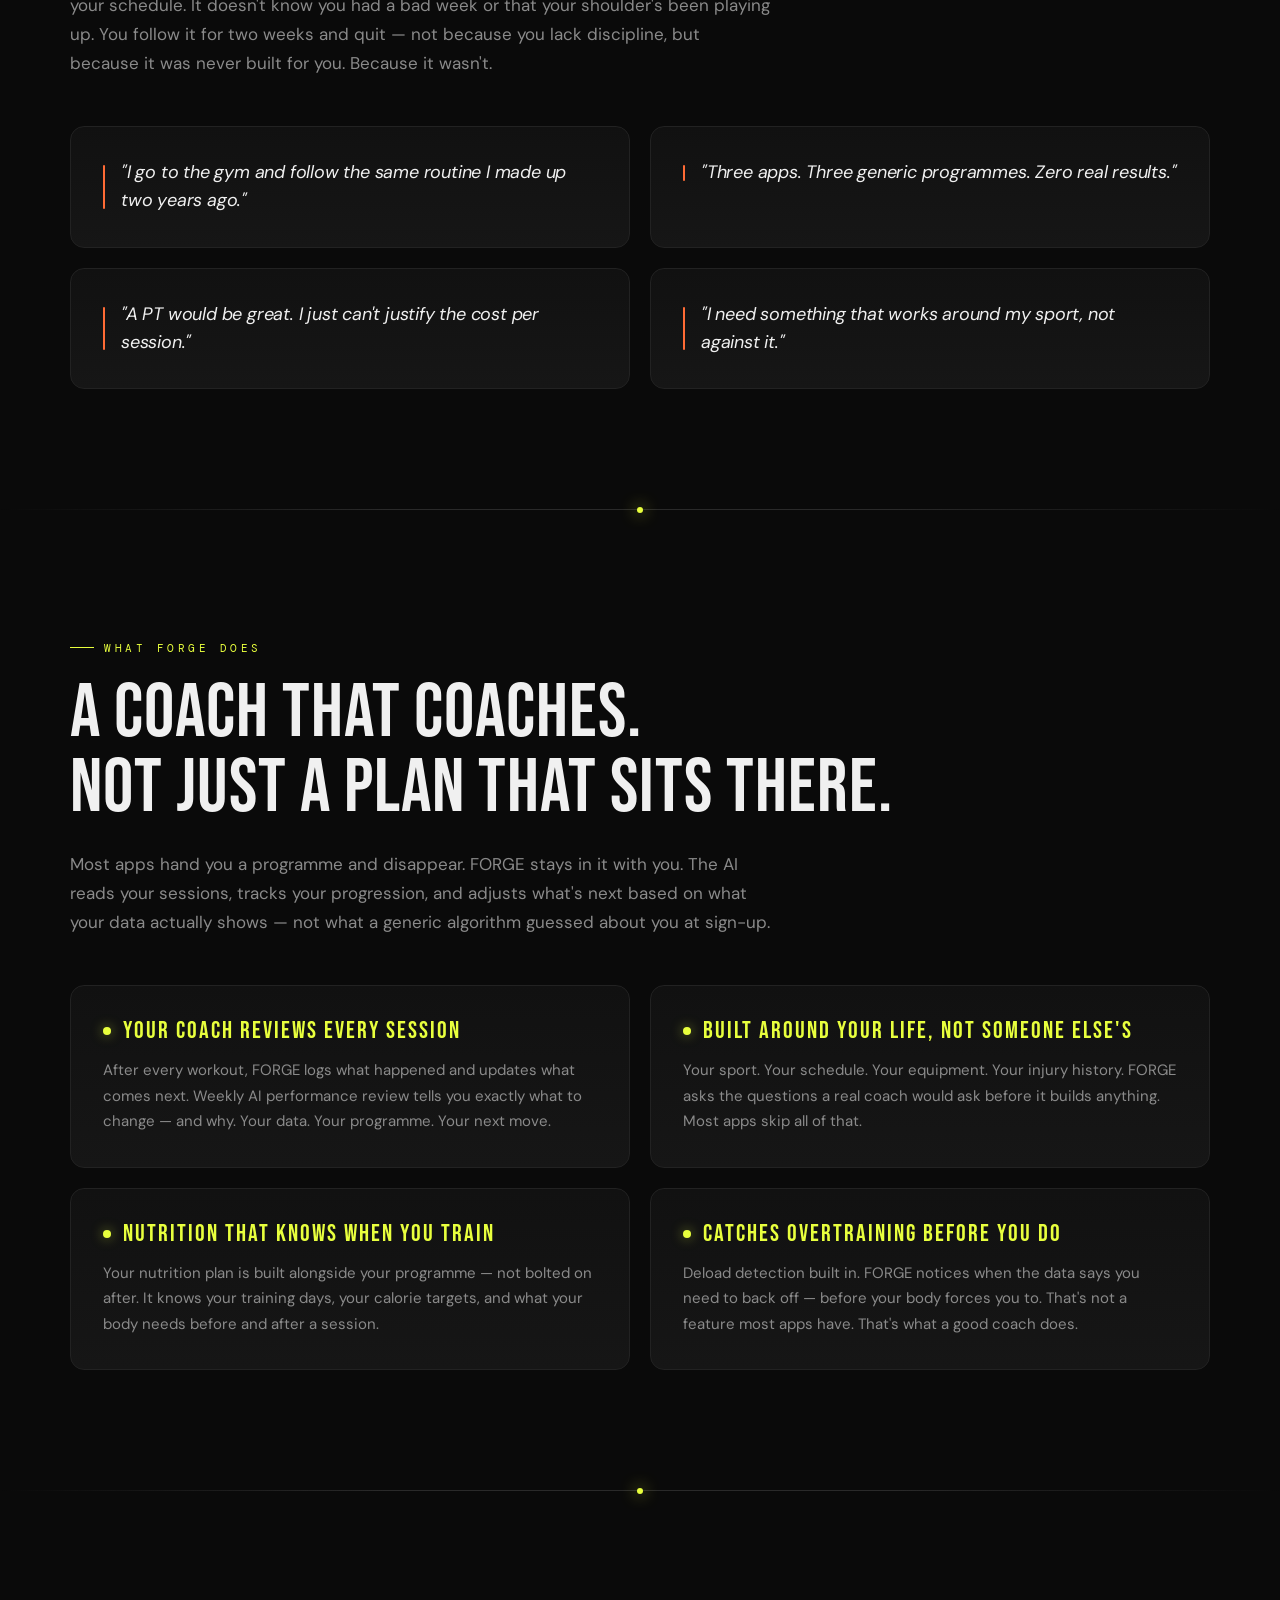
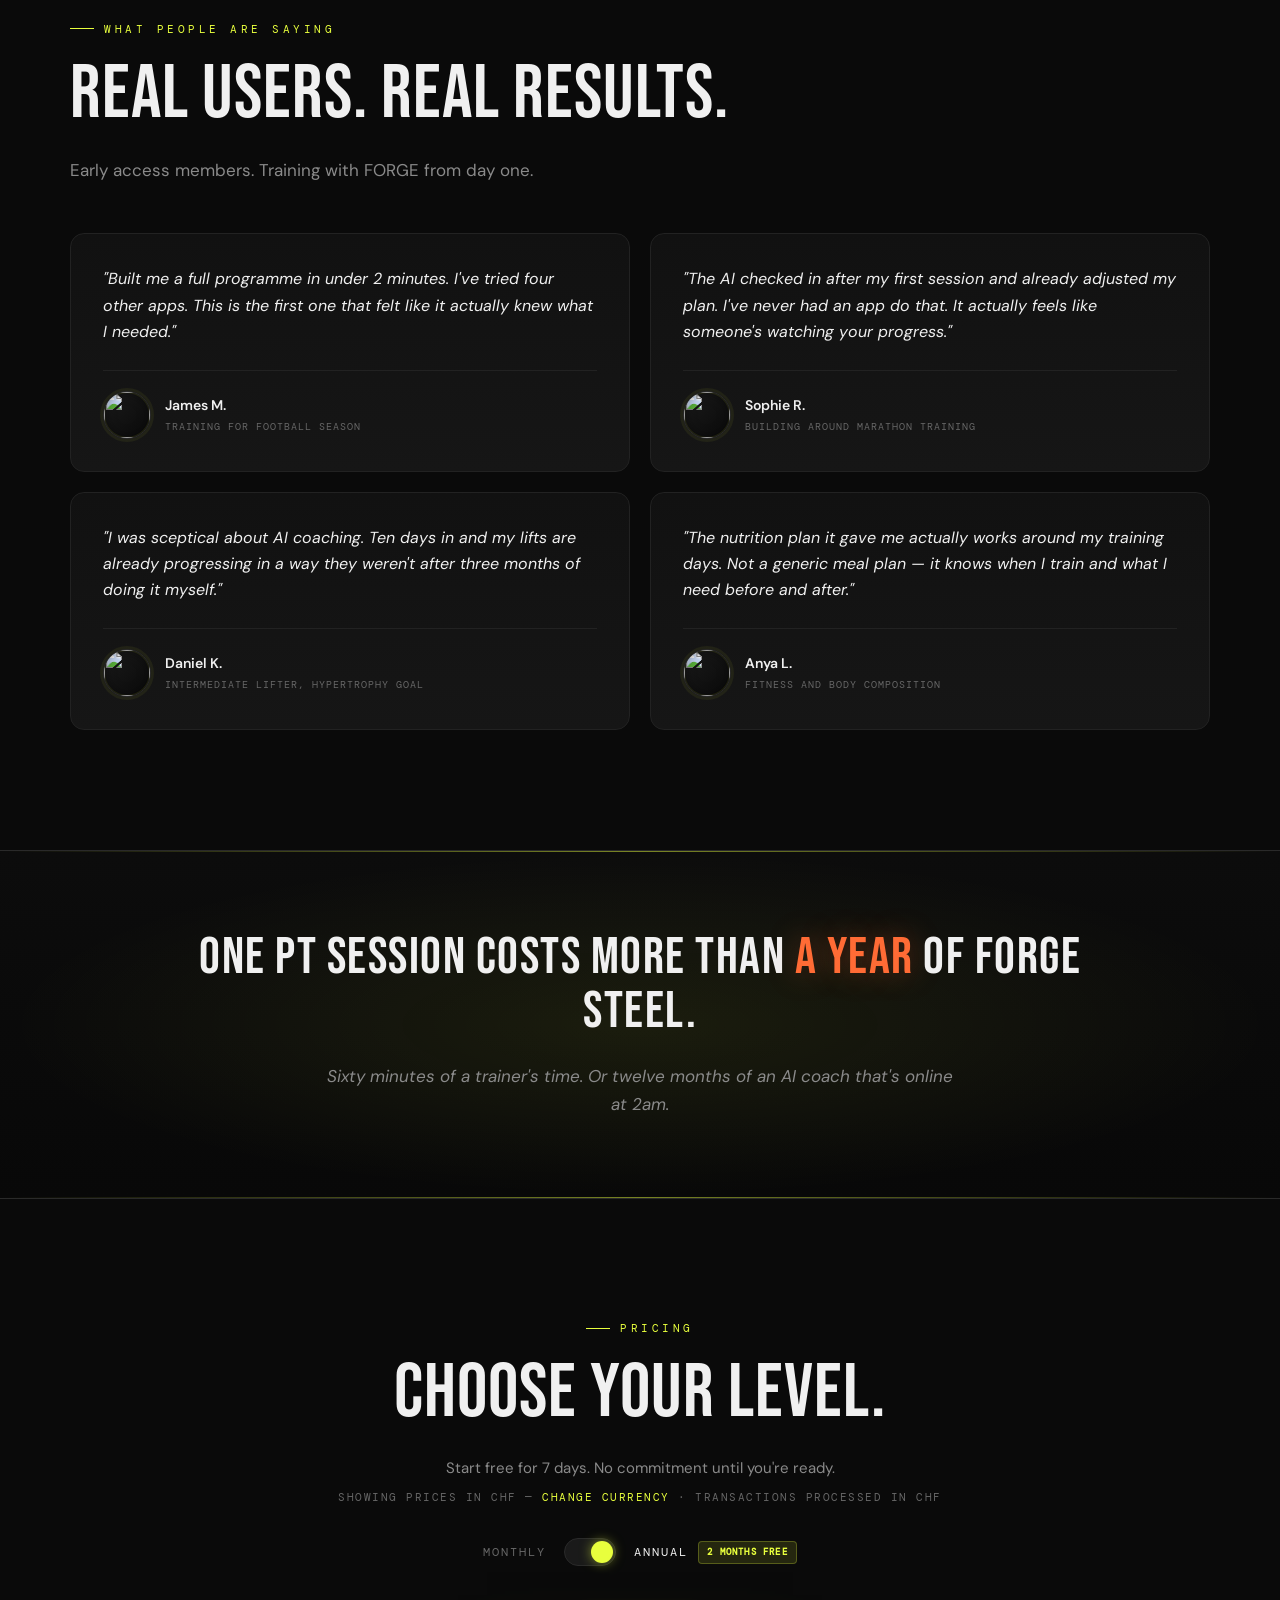
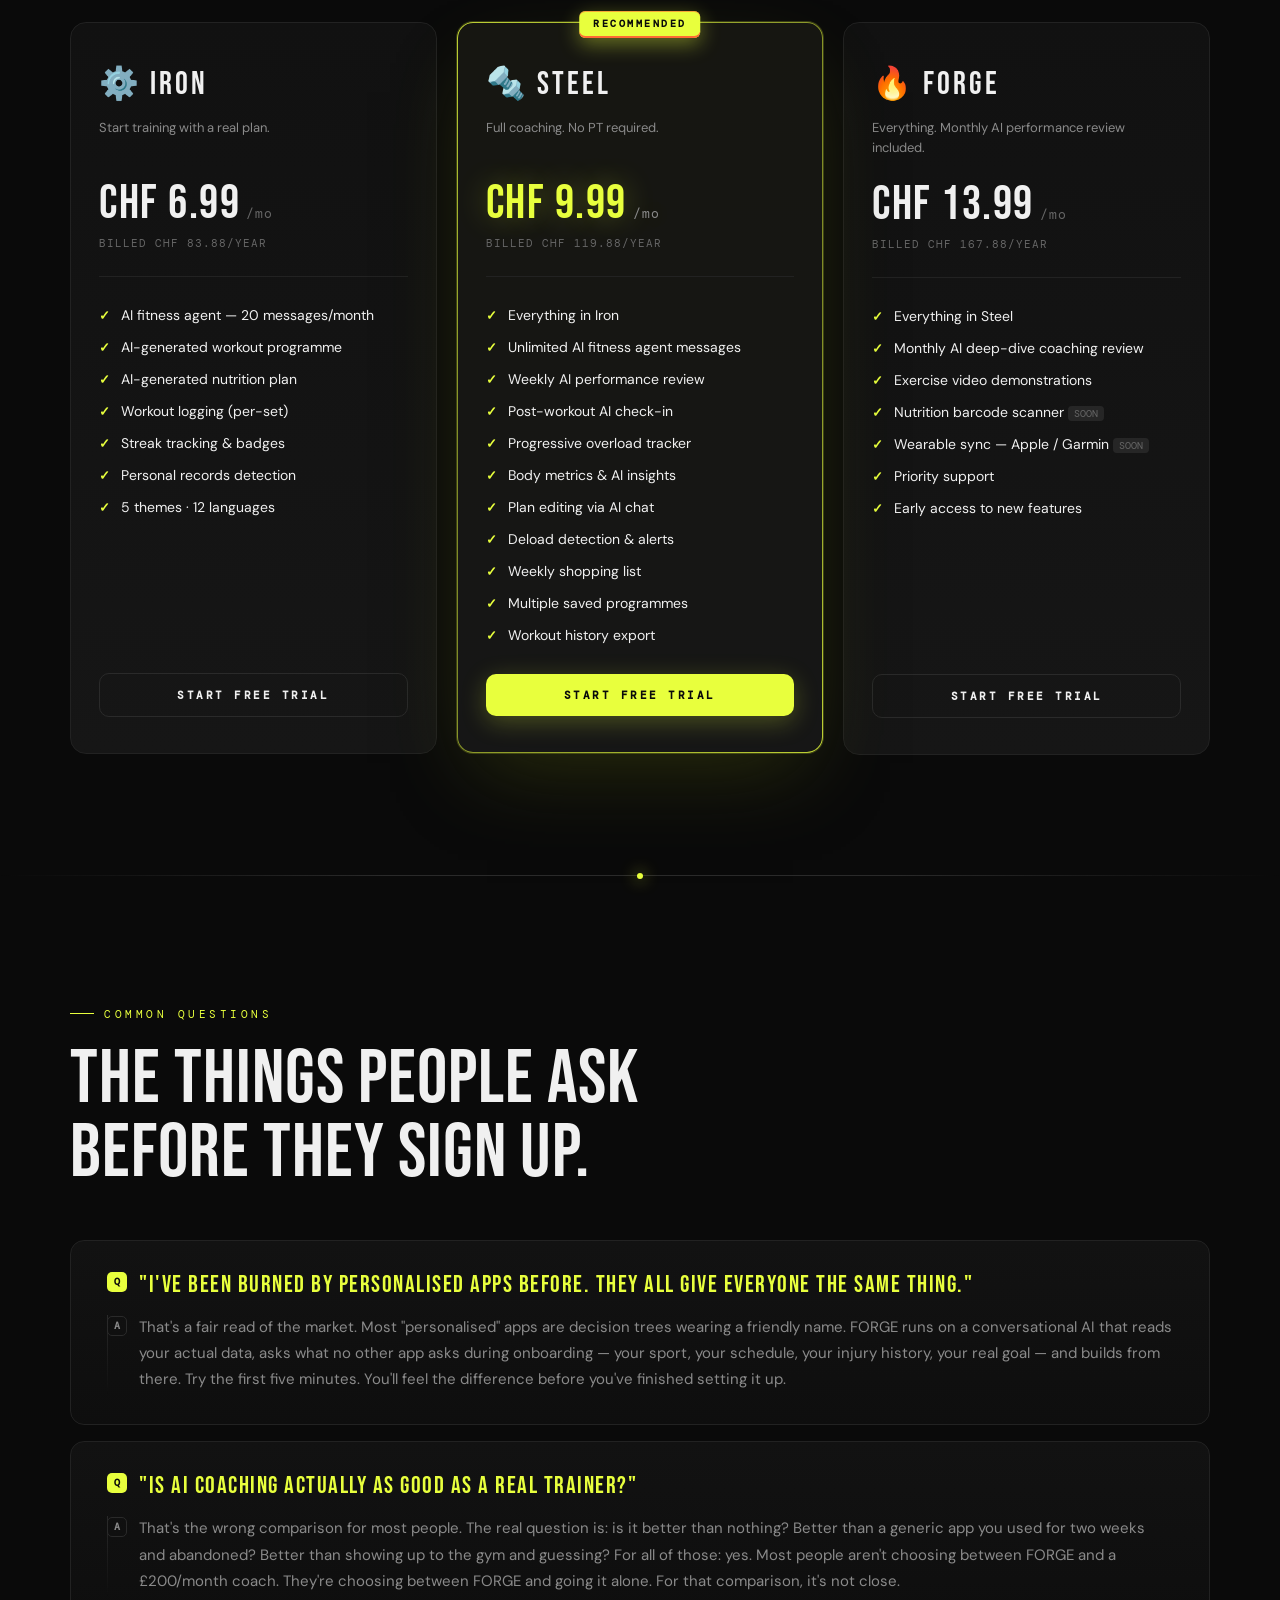
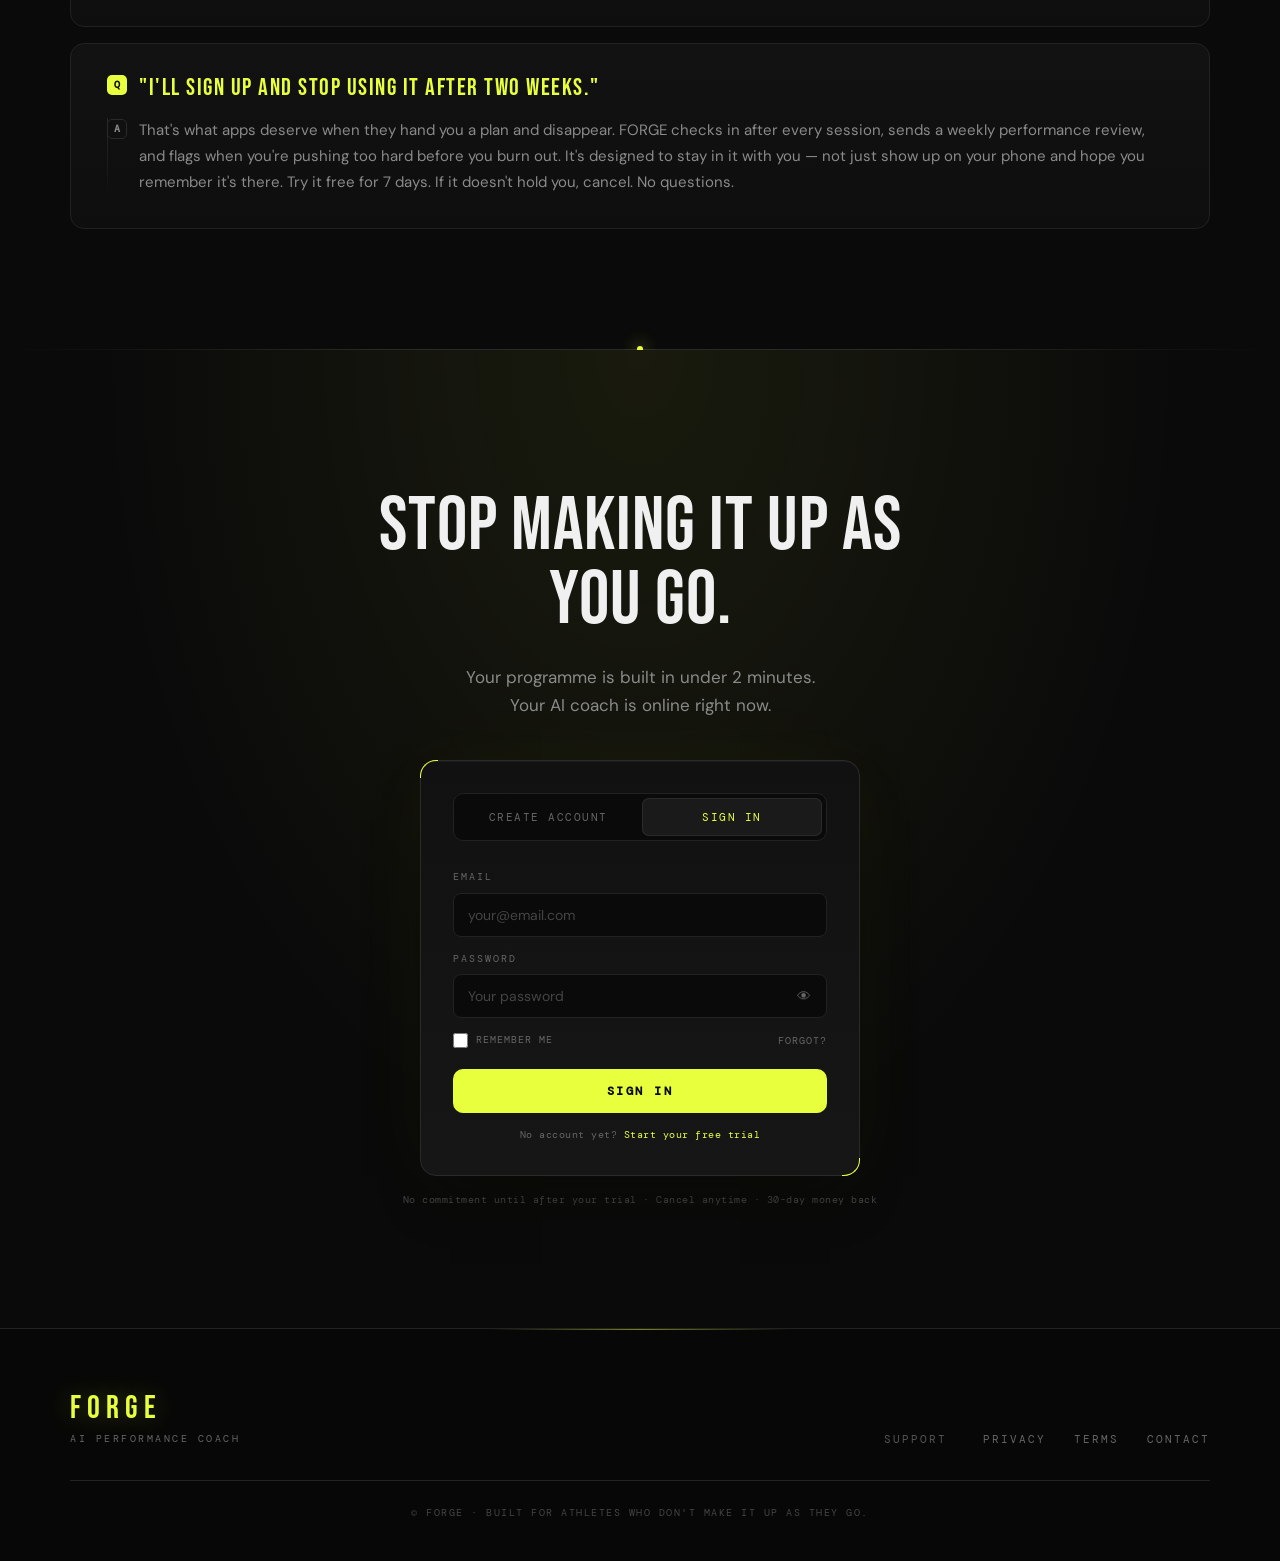
==== commit 5c35641b: "Add files via upload" ====
--- a/index.html
+++ b/index.html
@@ -122,6 +122,14 @@
 .auth-note{font-family:'DM Mono',monospace;font-size:10px;color:var(--muted);text-align:center;margin-top:14px;letter-spacing:0.5px;line-height:1.6}
 .auth-note a{color:var(--accent);cursor:pointer;text-decoration:none}
 .auth-note a:hover{text-decoration:underline}
+
+/* ── PASSWORD RESET OVERLAY (Supabase recovery) ── */
+.reset-overlay{position:fixed;inset:0;z-index:2000;display:none;align-items:flex-start;justify-content:center;overflow-y:auto;padding:90px 20px 40px;background:rgba(8,8,8,0.94);backdrop-filter:blur(12px) saturate(140%);-webkit-backdrop-filter:blur(12px) saturate(140%)}
+.reset-overlay.open{display:flex}
+.reset-overlay .auth-wrap{width:100%;max-width:440px}
+.reset-logo{font-family:'Bebas Neue',sans-serif;font-size:30px;letter-spacing:6px;color:var(--accent);text-align:center;margin-bottom:24px;text-shadow:0 0 24px rgba(232,255,61,0.3)}
+.reset-title{font-family:'Bebas Neue',sans-serif;font-size:30px;letter-spacing:1.5px;color:var(--text);margin-bottom:8px;line-height:1.02}
+.reset-sub{font-size:13px;color:var(--muted2);margin-bottom:22px;line-height:1.6}
 
 /* ── GRIDS / CARDS ── */
 .grid-2{display:grid;grid-template-columns:repeat(2,1fr);gap:20px;margin-top:48px}
@@ -596,13 +604,30 @@
       <div class="footer-tag">AI Performance Coach</div>
     </div>
     <div class="footer-right">
-      <a class="footer-link" href="#">Privacy</a>
-      <a class="footer-link" href="#">Terms</a>
+      <a href="mailto:support@klemforge.com" style="color:#555;text-decoration:none;margin:0 8px">Support</a>
+      <a class="footer-link" href="/privacy.html">Privacy</a>
+      <a class="footer-link" href="/terms.html">Terms</a>
       <a class="footer-link" href="mailto:hello@klemforge.com">Contact</a>
     </div>
   </div>
   <div class="footer-bottom">© FORGE · Built for athletes who don't make it up as they go.</div>
 </footer>
+
+<!-- ── PASSWORD RESET (Supabase recovery: …/?reset=true#access_token=…&type=recovery) ── -->
+<div id="reset-password-section" class="reset-overlay" role="dialog" aria-modal="true" aria-labelledby="reset-title">
+  <div class="auth-wrap">
+    <div class="auth-card">
+      <div class="reset-logo">FORGE</div>
+      <div class="reset-title" id="reset-title">Set a new password</div>
+      <div class="reset-sub">Choose a new password for your account. Minimum 6 characters.</div>
+      <div class="field-group"><div class="field-label">New password</div><div style="position:relative"><input class="field-input" type="password" id="reset-new-password" placeholder="Min. 6 characters" autocomplete="new-password" style="padding-right:44px"><button class="pw-toggle" onclick="togglePw('reset-new-password',this)" type="button" aria-label="Show password">👁</button></div></div>
+      <div class="field-group"><div class="field-label">Confirm password</div><div style="position:relative"><input class="field-input" type="password" id="reset-confirm-password" placeholder="Re-enter new password" autocomplete="new-password" style="padding-right:44px" onkeydown="if(event.key==='Enter')submitNewPassword()"><button class="pw-toggle" onclick="togglePw('reset-confirm-password',this)" type="button" aria-label="Show password">👁</button></div></div>
+      <div class="auth-error" id="reset-password-error"></div>
+      <button class="auth-btn" id="reset-submit-btn" onclick="submitNewPassword()">Update password</button>
+      <div class="auth-note" style="margin-top:14px">Remembered it? <a onclick="closeResetOverlay()">Back to sign in</a></div>
+    </div>
+  </div>
+</div>
 
 <script>
 const BACKEND_URL = 'https://forge-production-db97.up.railway.app';
@@ -813,10 +838,58 @@
   }
 }
 
+// ── FORGOT PASSWORD (landing) ─────────────────────────
+function showForgotLanding(prefix) {
+  const f = document.getElementById(prefix + '-forgot');
+  if (f) f.style.display = 'block';
+  const err = document.getElementById(prefix + '-reset-error');
+  if (err) { err.textContent = ''; err.style.display = 'none'; }
+  // Convenience: carry the typed sign-in email over to the reset field.
+  const emailEl = document.getElementById(prefix + '-reset-email');
+  const signinEmail = document.getElementById(prefix + '-signin-email');
+  if (emailEl && signinEmail && !emailEl.value) emailEl.value = signinEmail.value || '';
+}
+
+function hideForgotLanding(prefix) {
+  const f = document.getElementById(prefix + '-forgot');
+  if (f) f.style.display = 'none';
+}
+
+async function sendResetLanding(prefix) {
+  const emailEl = document.getElementById(prefix + '-reset-email');
+  const errEl = document.getElementById(prefix + '-reset-error');
+  const email = (emailEl?.value || '').trim();
+  const show = (msg, color) => { if (errEl) { errEl.textContent = msg; errEl.style.color = color; errEl.style.display = msg ? 'block' : 'none'; } };
+  if (!email) { show('Please enter your email.', '#ff5a5a'); return; }
+  if (!/^[^\s@]+@[^\s@]+\.[^\s@]+$/.test(email)) { show('Please enter a valid email address.', '#ff5a5a'); return; }
+  show('', '');
+  const btn = document.querySelector('#' + prefix + '-forgot .auth-btn');
+  const orig = btn ? btn.textContent : '';
+  if (btn) { btn.disabled = true; btn.textContent = 'Sending...'; }
+  try {
+    const res = await fetch(BACKEND_URL + '/api/reset-password', {
+      method: 'POST',
+      headers: { 'Content-Type': 'application/json' },
+      body: JSON.stringify({ email })
+    });
+    const data = await res.json().catch(() => ({}));
+    if (btn) { btn.disabled = false; btn.textContent = orig || 'Send Reset Link'; }
+    if (res.ok && !data.error) {
+      show('Check your email for a reset link.', '#4ade80'); // success — green
+    } else {
+      show(data.error || 'Could not send reset link. Please try again.', '#ff5a5a'); // error — red
+    }
+  } catch (e) {
+    if (btn) { btn.disabled = false; btn.textContent = orig || 'Send Reset Link'; }
+    show('Connection error. Please try again.', '#ff5a5a');
+  }
+}
+
 // ── INSTANT SESSION CHECK ─────────────────────────────
 (function() {
   try {
-    if (new URLSearchParams(window.location.search).get('reset_token')) return;
+    const _rq = new URLSearchParams(window.location.search);
+    if (_rq.get('reset_token') || _rq.get('reset') === 'true') return;
     if (window.location.hash.includes('type=recovery')) return;
     const session = JSON.parse(localStorage.getItem('forge-session') || 'null');
     if (session?.access_token && session?.rememberMe) {
@@ -850,11 +923,137 @@
   setTimeout(() => showError('hero-signin-error', ''), 0);
 }
 
-// Check for ref code in URL
+// ── PASSWORD RESET (Supabase recovery flow) ───────────
+// server.js /api/reset-password sets redirectTo = FRONTEND_URL + '?reset=true', so Supabase
+// returns the user to  …/?reset=true#access_token=<jwt>&type=recovery&refresh_token=…
+// No Supabase JS SDK is loaded on this page, so we update the password over REST:
+//   PUT /auth/v1/user  with the recovery access_token as the Bearer (what updateUser() does).
+(function initPasswordReset() {
+  if (urlParams.get('reset') !== 'true') return;
+  const overlay = document.getElementById('reset-password-section');
+  if (!overlay) return;
+
+  const hashParams = new URLSearchParams((window.location.hash || '').replace(/^#/, ''));
+  const accessToken = hashParams.get('access_token');
+
+  if (!accessToken) {
+    // Link expired, already used, or opened without a token — Supabase puts an error in the hash.
+    showResetState('This reset link has expired or has already been used. Request a fresh one and try again.');
+    return;
+  }
+
+  window._resetToken = accessToken;
+  overlay.classList.add('open');
+  document.body.style.overflow = 'hidden';
+  setTimeout(() => document.getElementById('reset-new-password')?.focus(), 120);
+})();
+
+function showResetState(message) {
+  const overlay = document.getElementById('reset-password-section');
+  if (!overlay) return;
+  overlay.classList.add('open');
+  document.body.style.overflow = 'hidden';
+  ['reset-new-password','reset-confirm-password'].forEach(id => {
+    const fg = document.getElementById(id)?.closest('.field-group');
+    if (fg) fg.style.display = 'none';
+  });
+  const err = document.getElementById('reset-password-error'); if (err) err.style.display = 'none';
+  const title = document.getElementById('reset-title'); if (title) title.textContent = 'Reset link expired';
+  const sub = overlay.querySelector('.reset-sub'); if (sub) sub.textContent = message;
+  const btn = document.getElementById('reset-submit-btn');
+  if (btn) { btn.textContent = 'Request a new link'; btn.onclick = requestNewLink; }
+}
+
+function requestNewLink() {
+  closeResetOverlay();
+  if (typeof scrollToAuth === 'function') scrollToAuth();
+  if (typeof showForgotLanding === 'function') showForgotLanding('hero');
+}
+
+function closeResetOverlay(keepUrl) {
+  const overlay = document.getElementById('reset-password-section');
+  if (overlay) overlay.classList.remove('open');
+  document.body.style.overflow = '';
+  if (!keepUrl) { try { history.replaceState(null, '', window.location.pathname); } catch(e) {} }
+  if (typeof switchTab === 'function') switchTab('hero', 'signin');
+}
+
+async function submitNewPassword() {
+  const errId = 'reset-password-error';
+  const pw = (document.getElementById('reset-new-password')?.value) || '';
+  const confirmPw = (document.getElementById('reset-confirm-password')?.value) || '';
+
+  if (!pw || pw.length < 6) return showError(errId, 'Password must be at least 6 characters.');
+  if (pw !== confirmPw) return showError(errId, 'Passwords do not match.');
+  showError(errId, '');
+
+  const token = window._resetToken;
+  if (!token) return showError(errId, 'Your reset link has expired. Please request a new one.');
+
+  const btn = document.getElementById('reset-submit-btn');
+  if (btn) { btn.disabled = true; btn.textContent = 'Updating...'; }
+
+  try {
+    const res = await fetch(SUPABASE_URL + '/auth/v1/user', {
+      method: 'PUT',
+      headers: {
+        'Content-Type': 'application/json',
+        'apikey': SUPABASE_ANON_KEY,
+        'Authorization': 'Bearer ' + token
+      },
+      body: JSON.stringify({ password: pw })
+    });
+    const data = await res.json().catch(() => ({}));
+    if (btn) { btn.disabled = false; btn.textContent = 'Update password'; }
+
+    const errMsg = data.error_description || data.error || data.msg || data.message || '';
+    if (!res.ok || errMsg) {
+      if (res.status === 401 || res.status === 403 || /expired|invalid|jwt|token/i.test(errMsg)) {
+        return showError(errId, 'Your reset link has expired. Please request a new one.');
+      }
+      return showError(errId, errMsg || 'Could not update password. Please try again.');
+    }
+
+    // Success — password changed. Drop the recovery token, clean the URL, send them to sign in.
+    let email = '';
+    try { email = JSON.parse(atob(token.split('.')[1])).email || ''; } catch (e) {}
+    window._resetToken = null;
+    closeResetOverlay();
+    const se = document.getElementById('hero-signin-email');
+    if (se && email) se.value = email;
+    if (typeof showLandingToast === 'function') showLandingToast('✓ Password updated — sign in with your new password.');
+    document.getElementById('hero-auth')?.scrollIntoView({ behavior: 'smooth', block: 'center' });
+    setTimeout(() => document.getElementById('hero-signin-password')?.focus(), 450);
+  } catch (e) {
+    if (btn) { btn.disabled = false; btn.textContent = 'Update password'; }
+    showError(errId, 'Connection error. Please try again.');
+  }
+}
+
+// Check for ref code in URL — store it + prefill the signup code input.
+// The backend already credits FORGE- referral codes on signup (referred user gets 14 days).
 const refCode = urlParams.get('ref');
 if (refCode) {
-  document.getElementById('hero-code').value = refCode;
-  document.getElementById('final-code').value = refCode;
+  try { localStorage.setItem('forge_referral', refCode); } catch(e) {}
+  const hc = document.getElementById('hero-code'); if (hc) hc.value = refCode;
+  const fc = document.getElementById('final-code'); if (fc) fc.value = refCode;
+  // Referral banner — referred users get 14 days free instead of 7.
+  // Offset by the fixed nav's height so it sits below the nav instead of hidden under it.
+  const navEl = document.querySelector('.nav');
+  const navH = navEl ? navEl.offsetHeight : 60;
+  const refBanner = document.createElement('div');
+  refBanner.style.cssText = "position:relative;z-index:2;margin-top:" + navH + "px;background:#e8ff3d;color:#000;font-family:'DM Mono',monospace;font-size:12px;font-weight:700;text-align:center;padding:10px 44px;letter-spacing:0.5px;line-height:1.5;";
+  const refMsg = document.createElement('span');
+  refMsg.textContent = 'A friend invited you to FORGE. Sign up for 14 days free.';
+  const refDismiss = document.createElement('button');
+  refDismiss.type = 'button';
+  refDismiss.setAttribute('aria-label', 'Dismiss');
+  refDismiss.textContent = '✕';
+  refDismiss.style.cssText = "position:absolute;top:50%;right:10px;transform:translateY(-50%);background:transparent;border:none;color:#000;font-size:16px;font-weight:700;line-height:1;cursor:pointer;padding:4px 8px;";
+  refDismiss.onclick = function(){ refBanner.remove(); };
+  refBanner.appendChild(refMsg);
+  refBanner.appendChild(refDismiss);
+  document.body.insertBefore(refBanner, document.body.firstChild);
 }
 
 // ── INIT ──────────────────────────────────────────────
